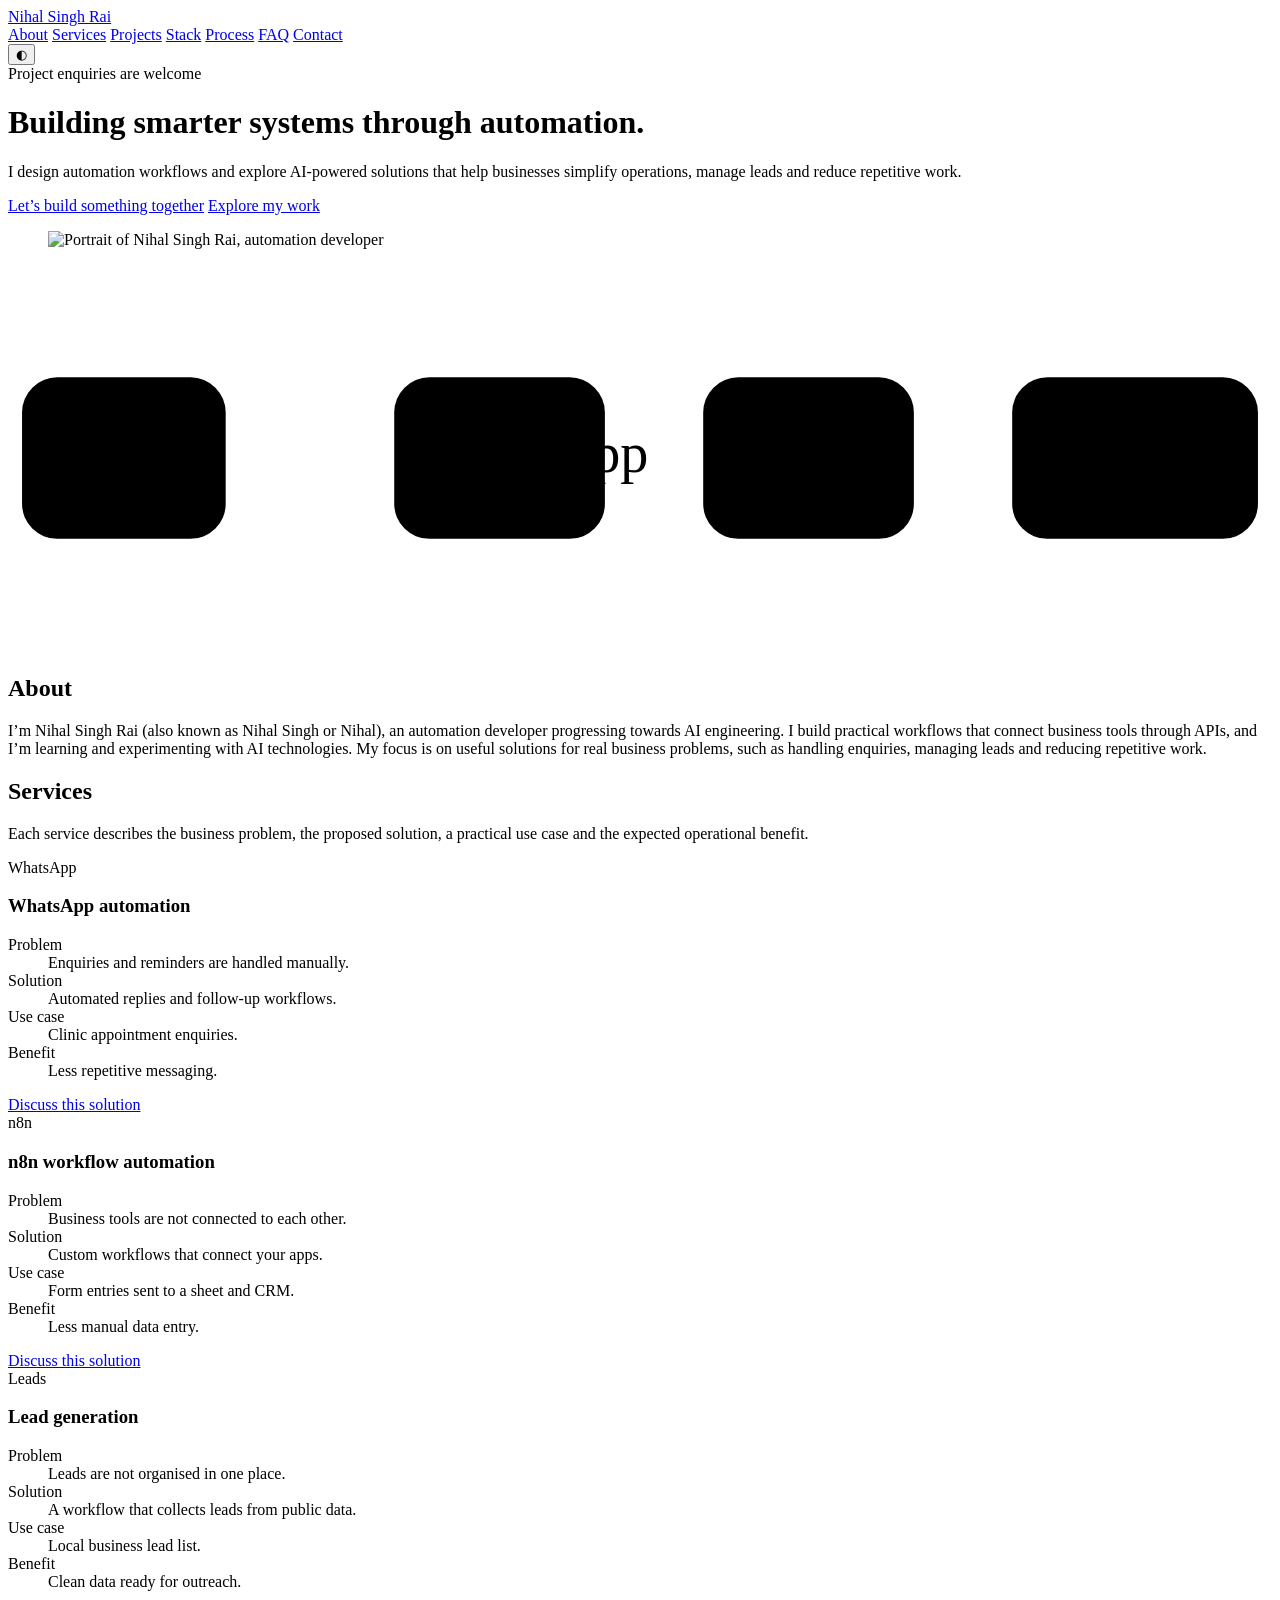
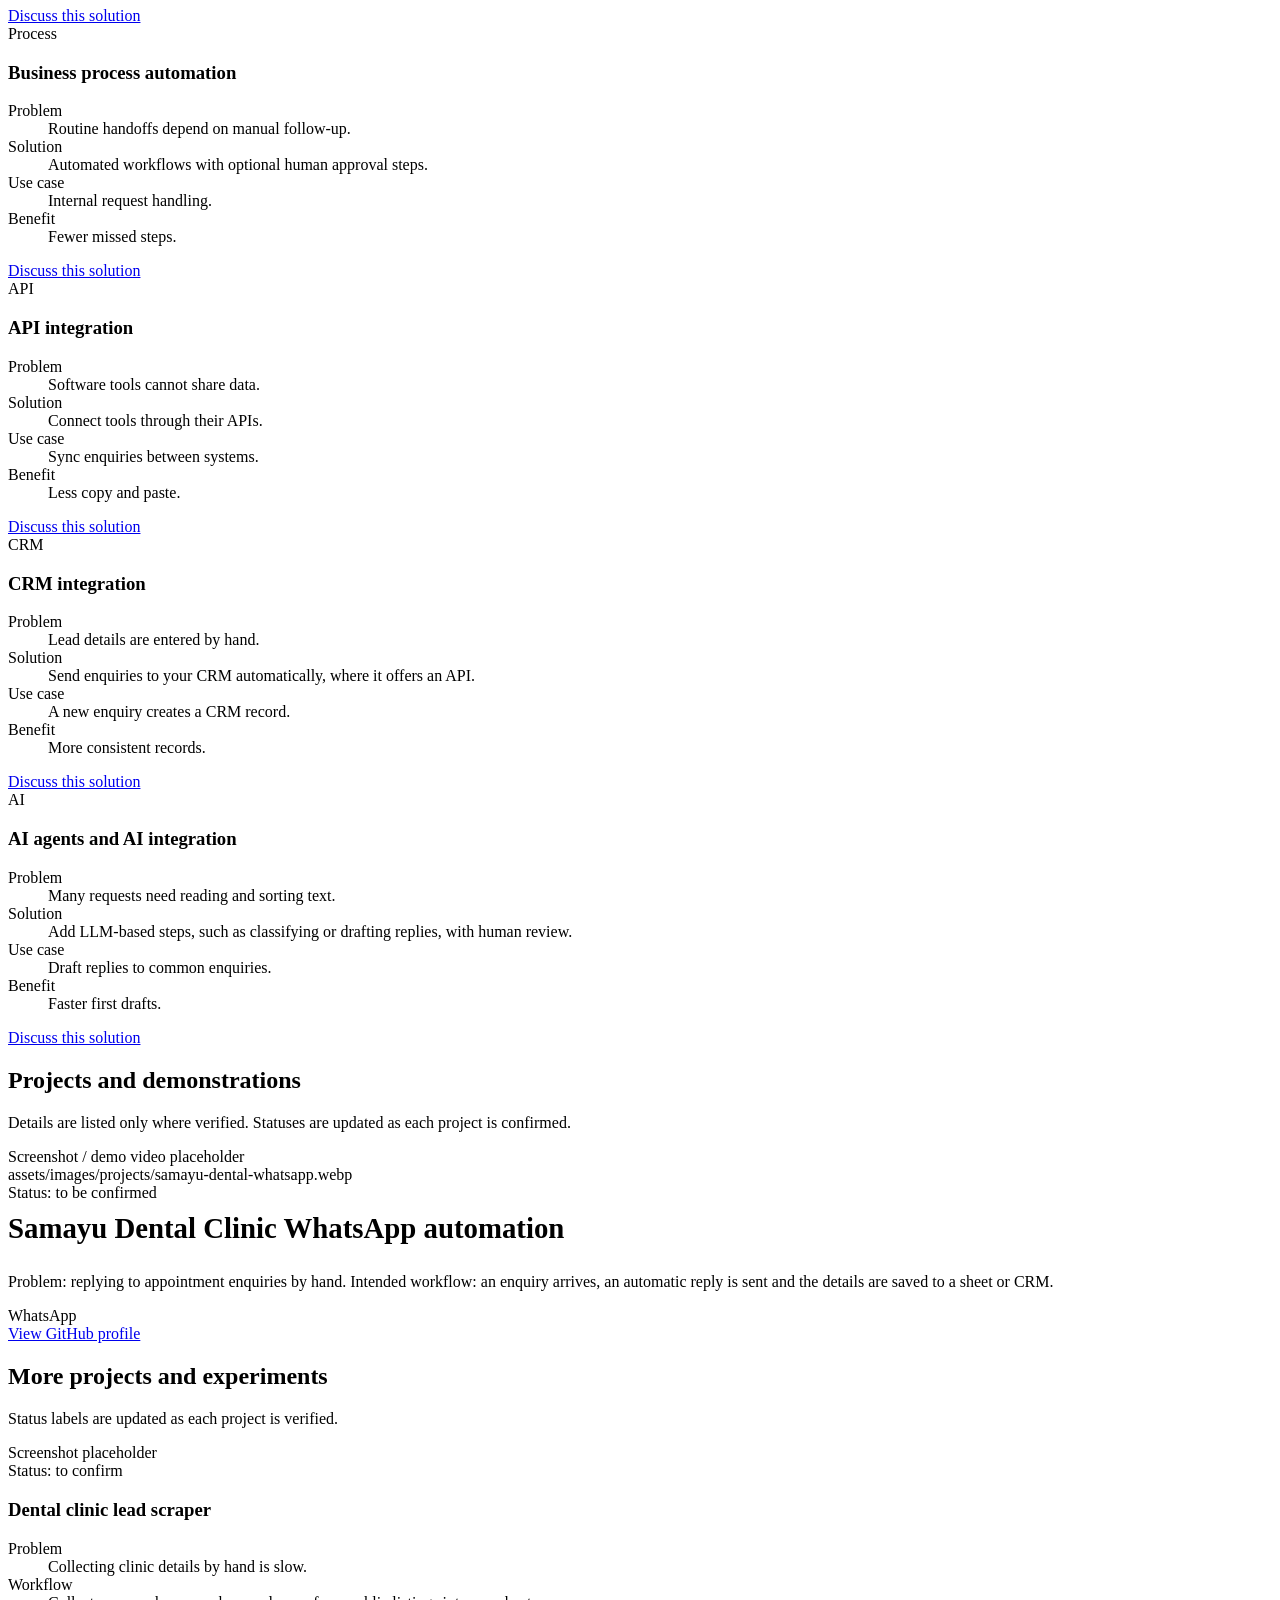
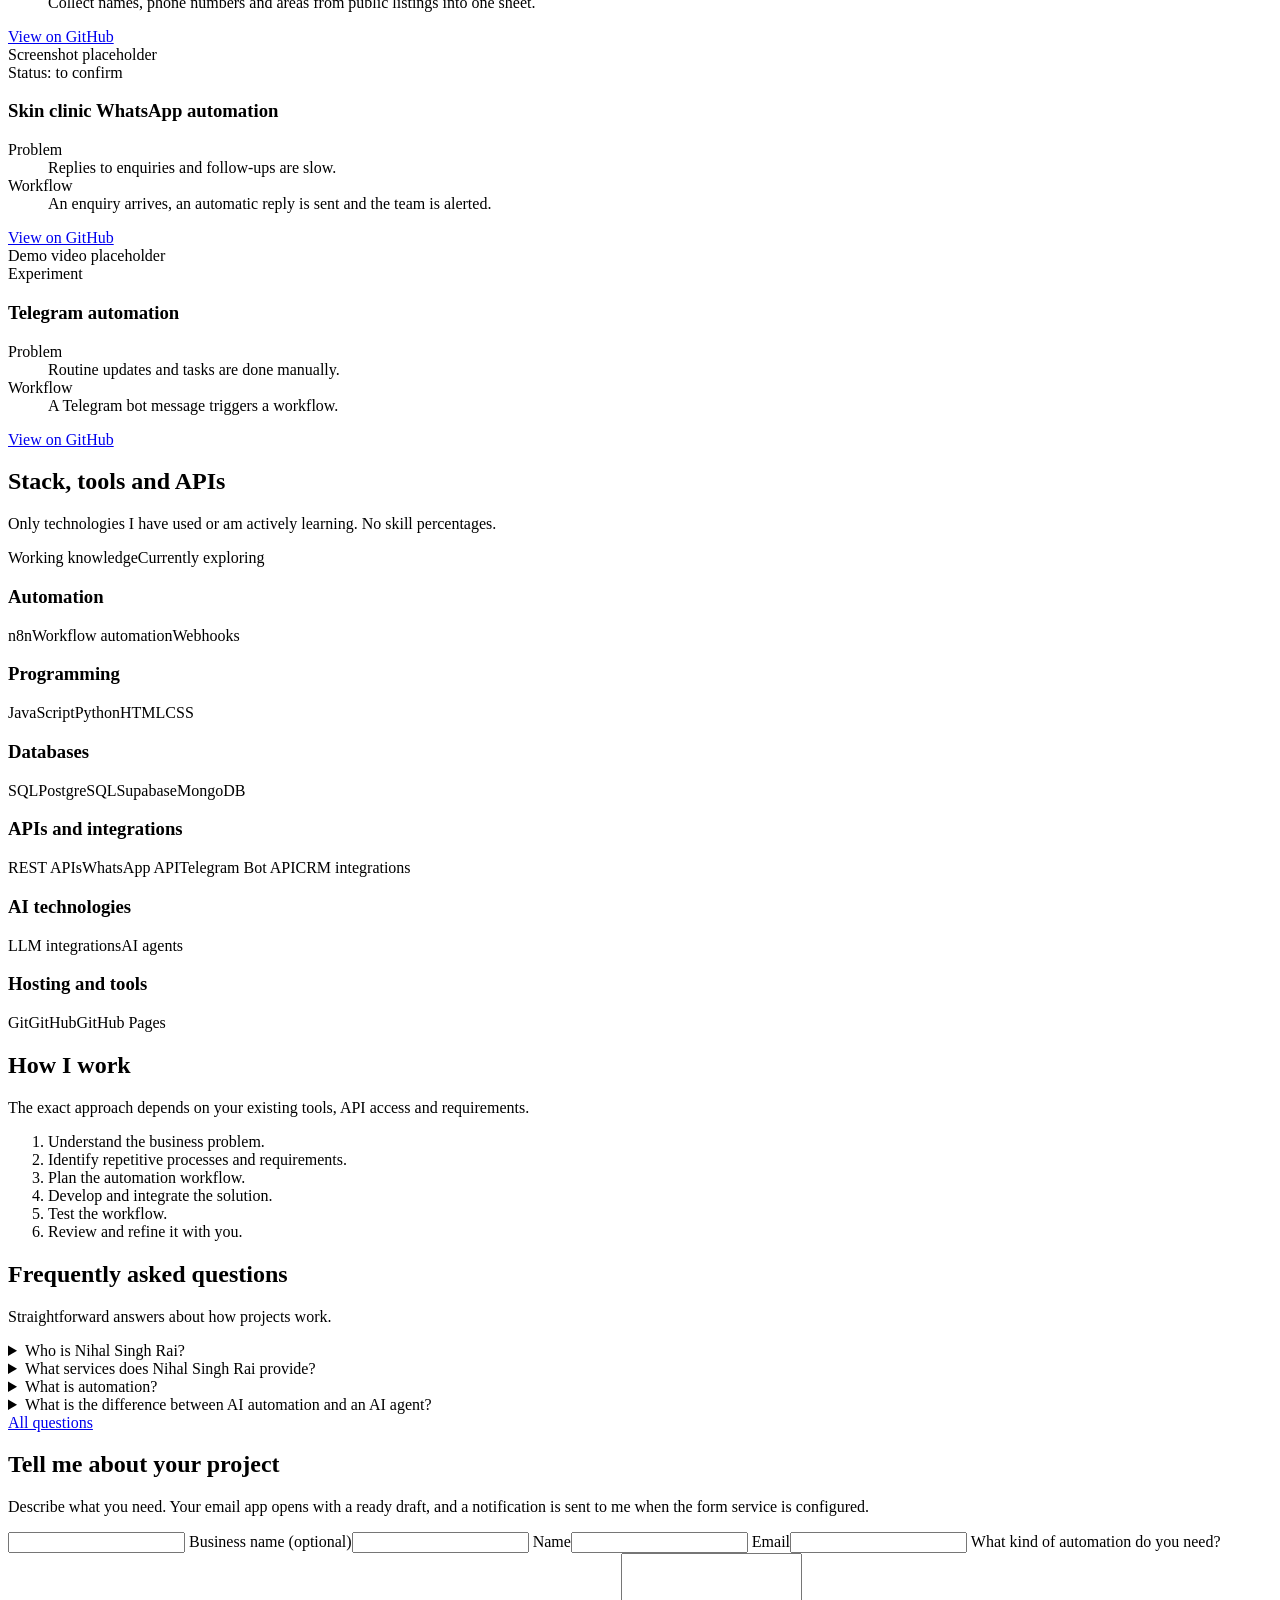
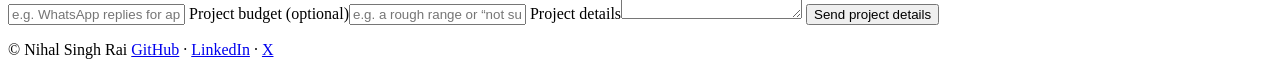
==== index.html @ f260ee82 "Add files via upload" ====
<!DOCTYPE html>
<html lang="en">
<head>
<meta charset="utf-8">
<meta name="viewport" content="width=device-width, initial-scale=1, viewport-fit=cover">
<title>Nihal Singh Rai | Automation Developer</title>
<meta name="description" content="Automation developer building workflows and practical AI-powered solutions that help businesses manage leads, simplify operations and reduce repetitive work.">
<link rel="canonical" href="https://nihalsinghrai.github.io/">
<link rel="icon" href="data:image/svg+xml,%3Csvg xmlns='http://www.w3.org/2000/svg' viewBox='0 0 100 100'%3E%3Ctext y='.9em' font-size='90'%3E%E2%9A%99%EF%B8%8F%3C/text%3E%3C/svg%3E">
<meta property="og:type" content="website"><meta property="og:site_name" content="Nihal Singh Rai"><meta property="og:title" content="Nihal Singh Rai | Automation Developer"><meta property="og:description" content="Automation developer building workflows and practical AI-powered solutions that help businesses manage leads, simplify operations and reduce repetitive work."><meta property="og:url" content="https://nihalsinghrai.github.io/">
<meta property="og:locale" content="en"><meta property="og:image" content="https://nihalsinghrai.github.io/assets/images/og/nihal-singh-rai-og.jpg"><meta property="og:image:alt" content="Portrait of Nihal Singh Rai"><meta name="twitter:image" content="https://nihalsinghrai.github.io/assets/images/og/nihal-singh-rai-og.jpg"><meta name="twitter:card" content="summary"><meta name="twitter:title" content="Nihal Singh Rai | Automation Developer"><meta name="twitter:description" content="Automation developer building workflows and practical AI-powered solutions that help businesses manage leads, simplify operations and reduce repetitive work.">
<script type="application/ld+json">{"@context": "https://schema.org", "@graph": [{"@type": "Person", "@id": "https://nihalsinghrai.github.io/#person", "name": "Nihal Singh Rai", "jobTitle": "Automation Developer", "alternateName": ["Nihal Singh", "Nihal"], "description": "Automation developer progressing towards AI engineering, building automation workflows and practical AI-powered solutions for businesses.", "image": "https://nihalsinghrai.github.io/assets/images/profile/nihal-singh-rai-900.webp", "url": "https://nihalsinghrai.github.io/", "email": "contact.nihalsinghrai@gmail.com", "sameAs": ["https://github.com/nihalsinghrai", "https://www.linkedin.com/in/nihalsinghrai/", "https://x.com/NIHALSINGHRAI_"]}, {"@type": "WebSite", "@id": "https://nihalsinghrai.github.io/#website", "name": "Nihal Singh Rai", "url": "https://nihalsinghrai.github.io/", "publisher": {"@id": "https://nihalsinghrai.github.io/#person"}}]}</script>
<link rel="stylesheet" href="/assets/css/style.css">
<link rel="preconnect" href="https://fonts.googleapis.com">
<link rel="preconnect" href="https://fonts.gstatic.com" crossorigin>
<link href="https://fonts.googleapis.com/css2?family=Bricolage+Grotesque:wght@500;700;800&family=DM+Sans:wght@400;500;700&display=swap" rel="stylesheet">
</head>
<body>
<header>
<div class="wrap bar">
<a class="logo" href="#top">Nihal Singh Rai</a>
<nav aria-label="Main">
<a href="#about">About</a>
<a href="#services">Services</a>
<a href="#projects">Projects</a>
<a href="#stack">Stack</a>
<a href="#process">Process</a>
<a href="#faq">FAQ</a>
<a href="#contact">Contact</a>
</nav>
<button class="btn icon-btn" id="theme" type="button" aria-label="Switch to dark theme">◐</button>
</div>
</header>
<main id="top">
<div class="wrap">
<div class="hero">
<div>
<span class="status"><span class="dot" aria-hidden="true"></span>Project enquiries are welcome</span>
<h1>Building smarter systems through automation.</h1>
<p class="lead">I design automation workflows and explore AI-powered solutions that help businesses simplify operations, manage leads and reduce repetitive work.</p>
<div class="cta">
<a class="btn primary" href="#contact">Let’s build something together</a>
<a class="btn" href="#projects">Explore my work</a>
</div>
</div>
<div class="visual">
<figure class="portrait"><img src="/assets/images/profile/nihal-singh-rai-900.webp" srcset="/assets/images/profile/nihal-singh-rai-640.webp 640w, /assets/images/profile/nihal-singh-rai-900.webp 900w" sizes="(min-width:900px) 40vw, 90vw" width="900" height="900" alt="Portrait of Nihal Singh Rai, automation developer" fetchpriority="high" decoding="async"></figure>
<div class="flow">
<svg viewBox="0 0 360 110" role="img" aria-label="Workflow: new lead, WhatsApp message, CRM update, human review">
<path class="path" d="M62 55 H110 M170 55 H198 M258 55 H286"/>
<rect class="node" x="4" y="32" width="58" height="46" rx="10"/><text x="12" y="59">Lead</text>
<rect class="node" x="110" y="32" width="60" height="46" rx="10"/><text x="114" y="59">WhatsApp</text>
<rect class="node" x="198" y="32" width="60" height="46" rx="10"/><text x="213" y="59">CRM</text>
<rect class="node" x="286" y="32" width="70" height="46" rx="10"/><text x="293" y="59">Review</text>
</svg>
</div>
</div>
</div>
</div>

<section id="about" class="about"><div class="wrap">
<h2>About</h2>
<p>I’m Nihal Singh Rai (also known as Nihal Singh or Nihal), an automation developer progressing towards AI engineering. I build practical workflows that connect business tools through APIs, and I’m learning and experimenting with AI technologies. My focus is on useful solutions for real business problems, such as handling enquiries, managing leads and reducing repetitive work.</p>
</div></section>

<section id="services"><div class="wrap">
<h2>Services</h2>
<p class="sub">Each service describes the business problem, the proposed solution, a practical use case and the expected operational benefit.</p>
<div class="grid three">
<article class="card"><span class="tag">WhatsApp</span><h3>WhatsApp automation</h3>
<dl><dt>Problem</dt><dd>Enquiries and reminders are handled manually.</dd>
<dt>Solution</dt><dd>Automated replies and follow-up workflows.</dd>
<dt>Use case</dt><dd>Clinic appointment enquiries.</dd>
<dt>Benefit</dt><dd>Less repetitive messaging.</dd></dl>
<a class="btn" href="#contact">Discuss this solution</a></article>
<article class="card"><span class="tag">n8n</span><h3>n8n workflow automation</h3>
<dl><dt>Problem</dt><dd>Business tools are not connected to each other.</dd>
<dt>Solution</dt><dd>Custom workflows that connect your apps.</dd>
<dt>Use case</dt><dd>Form entries sent to a sheet and CRM.</dd>
<dt>Benefit</dt><dd>Less manual data entry.</dd></dl>
<a class="btn" href="#contact">Discuss this solution</a></article>
<article class="card"><span class="tag">Leads</span><h3>Lead generation</h3>
<dl><dt>Problem</dt><dd>Leads are not organised in one place.</dd>
<dt>Solution</dt><dd>A workflow that collects leads from public data.</dd>
<dt>Use case</dt><dd>Local business lead list.</dd>
<dt>Benefit</dt><dd>Clean data ready for outreach.</dd></dl>
<a class="btn" href="#contact">Discuss this solution</a></article>
<article class="card"><span class="tag">Process</span><h3>Business process automation</h3>
<dl><dt>Problem</dt><dd>Routine handoffs depend on manual follow-up.</dd><dt>Solution</dt><dd>Automated workflows with optional human approval steps.</dd><dt>Use case</dt><dd>Internal request handling.</dd><dt>Benefit</dt><dd>Fewer missed steps.</dd></dl>
<a class="btn" href="#contact">Discuss this solution</a></article>
<article class="card"><span class="tag">API</span><h3>API integration</h3>
<dl><dt>Problem</dt><dd>Software tools cannot share data.</dd><dt>Solution</dt><dd>Connect tools through their APIs.</dd><dt>Use case</dt><dd>Sync enquiries between systems.</dd><dt>Benefit</dt><dd>Less copy and paste.</dd></dl>
<a class="btn" href="#contact">Discuss this solution</a></article>
<article class="card"><span class="tag">CRM</span><h3>CRM integration</h3>
<dl><dt>Problem</dt><dd>Lead details are entered by hand.</dd><dt>Solution</dt><dd>Send enquiries to your CRM automatically, where it offers an API.</dd><dt>Use case</dt><dd>A new enquiry creates a CRM record.</dd><dt>Benefit</dt><dd>More consistent records.</dd></dl>
<a class="btn" href="#contact">Discuss this solution</a></article>
<article class="card"><span class="tag">AI</span><h3>AI agents and AI integration</h3>
<dl><dt>Problem</dt><dd>Many requests need reading and sorting text.</dd><dt>Solution</dt><dd>Add LLM-based steps, such as classifying or drafting replies, with human review.</dd><dt>Use case</dt><dd>Draft replies to common enquiries.</dd><dt>Benefit</dt><dd>Faster first drafts.</dd></dl>
<a class="btn" href="#contact">Discuss this solution</a></article>
</div>
</div></section>

<section id="projects"><div class="wrap">
<h2>Projects and demonstrations</h2>
<p class="sub">Details are listed only where verified. Statuses are updated as each project is confirmed.</p>
<article class="case">
<div class="shot" role="img" aria-label="Placeholder for project screenshot or demo video">Screenshot / demo video placeholder<br>assets/images/projects/samayu-dental-whatsapp.webp</div>
<div>
<span class="tag blue">Status: to be confirmed</span>
<h3 style="font-size:1.8rem;margin-top:10px">Samayu Dental Clinic WhatsApp automation</h3>
<p style="color:var(--muted)">Problem: replying to appointment enquiries by hand. Intended workflow: an enquiry arrives, an automatic reply is sent and the details are saved to a sheet or CRM.</p>
<div class="chips"><span class="tag">WhatsApp</span></div>
<a class="btn" href="https://github.com/nihalsinghrai" rel="noopener">View GitHub profile</a>
</div>
</article>
</div></section>

<section id="more"><div class="wrap">
<h2>More projects and experiments</h2>
<p class="sub">Status labels are updated as each project is verified.</p>
<div class="grid three">
<article class="card"><div class="shot" role="img" aria-label="Placeholder for project screenshot">Screenshot placeholder</div><span class="tag blue">Status: to confirm</span><h3>Dental clinic lead scraper</h3>
<dl><dt>Problem</dt><dd>Collecting clinic details by hand is slow.</dd><dt>Workflow</dt><dd>Collect names, phone numbers and areas from public listings into one sheet.</dd></dl>
<a class="btn" href="https://github.com/nihalsinghrai" rel="noopener">View on GitHub</a></article>
<article class="card"><div class="shot" role="img" aria-label="Placeholder for project screenshot">Screenshot placeholder</div><span class="tag blue">Status: to confirm</span><h3>Skin clinic WhatsApp automation</h3>
<dl><dt>Problem</dt><dd>Replies to enquiries and follow-ups are slow.</dd><dt>Workflow</dt><dd>An enquiry arrives, an automatic reply is sent and the team is alerted.</dd></dl>
<a class="btn" href="https://github.com/nihalsinghrai" rel="noopener">View on GitHub</a></article>
<article class="card"><div class="shot" role="img" aria-label="Placeholder for demo video">Demo video placeholder</div><span class="tag exp">Experiment</span><h3>Telegram automation</h3>
<dl><dt>Problem</dt><dd>Routine updates and tasks are done manually.</dd><dt>Workflow</dt><dd>A Telegram bot message triggers a workflow.</dd></dl>
<a class="btn" href="https://github.com/nihalsinghrai" rel="noopener">View on GitHub</a></article>
</div>
</div></section>

<section id="stack"><div class="wrap">
<h2>Stack, tools and APIs</h2>
<p class="sub">Only technologies I have used or am actively learning. No skill percentages.</p>
<div class="legend"><span class="tag blue">Working knowledge</span><span class="tag exp">Currently exploring</span></div>
<div class="stack">
<div class="card"><h3>Automation</h3><div class="chips"><span class="tag blue">n8n</span><span class="tag blue">Workflow automation</span><span class="tag blue">Webhooks</span></div></div>
<div class="card"><h3>Programming</h3><div class="chips"><span class="tag blue">JavaScript</span><span class="tag blue">Python</span><span class="tag blue">HTML</span><span class="tag blue">CSS</span></div></div>
<div class="card"><h3>Databases</h3><div class="chips"><span class="tag blue">SQL</span><span class="tag blue">PostgreSQL</span><span class="tag blue">Supabase</span><span class="tag exp">MongoDB</span></div></div>
<div class="card"><h3>APIs and integrations</h3><div class="chips"><span class="tag blue">REST APIs</span><span class="tag blue">WhatsApp API</span><span class="tag blue">Telegram Bot API</span><span class="tag exp">CRM integrations</span></div></div>
<div class="card"><h3>AI technologies</h3><div class="chips"><span class="tag exp">LLM integrations</span><span class="tag exp">AI agents</span></div></div>
<div class="card"><h3>Hosting and tools</h3><div class="chips"><span class="tag blue">Git</span><span class="tag blue">GitHub</span><span class="tag blue">GitHub Pages</span></div></div>
</div>
</div></section>

<section id="process"><div class="wrap">
<h2>How I work</h2>
<p class="sub">The exact approach depends on your existing tools, API access and requirements.</p>
<ol class="steps">
<li>Understand the business problem.</li><li>Identify repetitive processes and requirements.</li><li>Plan the automation workflow.</li><li>Develop and integrate the solution.</li><li>Test the workflow.</li><li>Review and refine it with you.</li>
</ol>
</div></section>

<section id="faq"><div class="wrap">
<h2>Frequently asked questions</h2>
<p class="sub">Straightforward answers about how projects work.</p>
<details><summary>Who is Nihal Singh Rai?</summary><p>Nihal Singh Rai is an automation developer progressing towards AI engineering. He builds automation workflows and explores practical AI-powered solutions that help businesses manage leads, handle enquiries and reduce repetitive work. Nihal, Nihal Singh and Nihal Singh Rai all refer to the same person. His public profiles are on GitHub, LinkedIn and X.</p></details>
<details><summary>What services does Nihal Singh Rai provide?</summary><p>Nihal Singh Rai provides WhatsApp automation, n8n workflow automation, lead generation and lead scraping, AI agents and AI integration, business process automation, API integration and CRM integration. Every project starts from the client’s existing tools and requirements.</p></details>
<details><summary>What is automation?</summary><p>Automation means using software to carry out repetitive tasks by following rules you define, instead of doing them by hand. For a business that can mean replying to enquiries, copying data between tools, sending reminders or creating CRM records. A good workflow also includes checks and human review where a mistake would be costly.</p></details>
<details><summary>What is the difference between AI automation and an AI agent?</summary><p>AI automation follows a fixed workflow designed in advance. The steps and their order are set, and an AI model may handle one step, such as classifying a message or drafting a reply. An AI agent is given a goal and decides for itself which steps or tools to use, so its path can vary. Automations are more predictable and easier to test. Agents are more flexible but need strict limits and human oversight. Many business problems are best solved with a well-defined automation, with AI added only where it helps.</p></details>
<a class="btn" href="/faq/">All questions</a>
</div></section>

<section id="contact"><div class="wrap">
<h2>Tell me about your project</h2>
<p class="sub">Describe what you need. Your email app opens with a ready draft, and a notification is sent to me when the form service is configured.</p>
<form id="f" novalidate>
<input class="hp" type="text" name="website" tabindex="-1" autocomplete="off" aria-hidden="true">
<label>Business name (optional)<input name="business" autocomplete="organization"></label>
<label>Name<input name="name" autocomplete="name" required><span class="err" data-for="name"></span></label>
<label>Email<input name="email" type="email" autocomplete="email" required><span class="err" data-for="email"></span></label>
<label>What kind of automation do you need?<input name="service" placeholder="e.g. WhatsApp replies for appointment enquiries" required><span class="err" data-for="service"></span></label>
<label>Project budget (optional)<input name="budget" placeholder="e.g. a rough range or “not sure yet”"></label>
<label>Project details<textarea name="details" rows="4" required></textarea><span class="err" data-for="details"></span></label>
<button class="btn primary" type="submit" style="justify-self:start">Send project details</button>
<p id="msg" role="status"></p>
</form>
</div></section>
</main>
<footer><div class="wrap"><span>© Nihal Singh Rai</span>
<span><a href="https://github.com/nihalsinghrai" rel="noopener">GitHub</a> · <a href="https://www.linkedin.com/in/nihalsinghrai/" rel="noopener">LinkedIn</a> · <a href="https://x.com/NIHALSINGHRAI_" rel="noopener">X</a></span></div></footer>
<script src="/assets/js/main.js" defer></script>
</body>
</html>
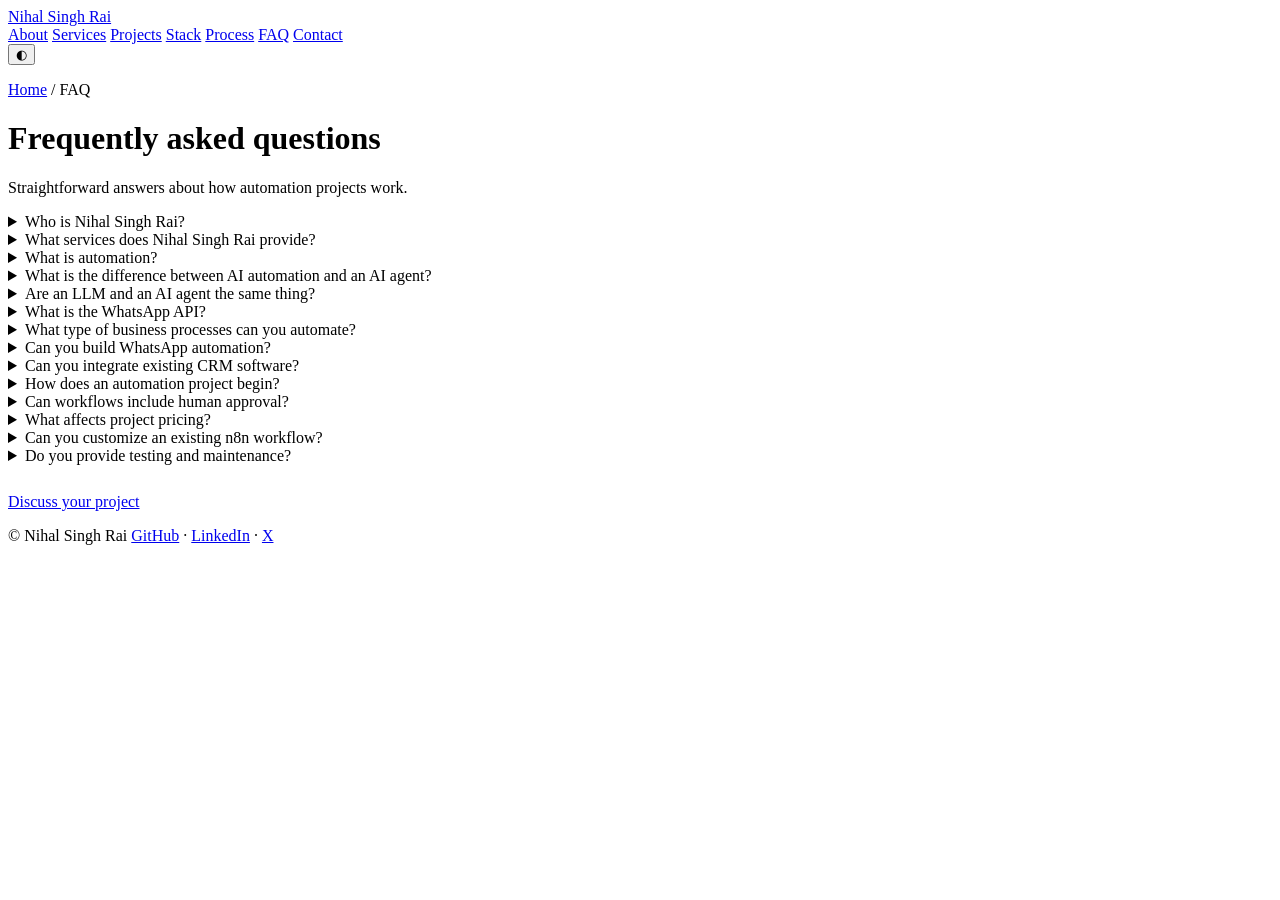
==== commit 9d865e92: "Add files via upload" ====
--- a/index.html
+++ b/index.html
@@ -3,184 +3,56 @@
 <head>
 <meta charset="utf-8">
 <meta name="viewport" content="width=device-width, initial-scale=1, viewport-fit=cover">
-<title>Nihal Singh Rai | Automation Developer</title>
-<meta name="description" content="Automation developer building workflows and practical AI-powered solutions that help businesses manage leads, simplify operations and reduce repetitive work.">
-<link rel="canonical" href="https://nihalsinghrai.github.io/">
+<title>FAQ | Nihal Singh Rai</title>
+<meta name="description" content="Answers about automation projects: WhatsApp automation, CRM and API integration, human approval, testing, pricing factors and custom n8n workflows.">
+<link rel="canonical" href="https://nihalsinghrai.github.io/faq/">
 <link rel="icon" href="data:image/svg+xml,%3Csvg xmlns='http://www.w3.org/2000/svg' viewBox='0 0 100 100'%3E%3Ctext y='.9em' font-size='90'%3E%E2%9A%99%EF%B8%8F%3C/text%3E%3C/svg%3E">
-<meta property="og:type" content="website"><meta property="og:site_name" content="Nihal Singh Rai"><meta property="og:title" content="Nihal Singh Rai | Automation Developer"><meta property="og:description" content="Automation developer building workflows and practical AI-powered solutions that help businesses manage leads, simplify operations and reduce repetitive work."><meta property="og:url" content="https://nihalsinghrai.github.io/">
-<meta property="og:locale" content="en"><meta property="og:image" content="https://nihalsinghrai.github.io/assets/images/og/nihal-singh-rai-og.jpg"><meta property="og:image:alt" content="Portrait of Nihal Singh Rai"><meta name="twitter:image" content="https://nihalsinghrai.github.io/assets/images/og/nihal-singh-rai-og.jpg"><meta name="twitter:card" content="summary"><meta name="twitter:title" content="Nihal Singh Rai | Automation Developer"><meta name="twitter:description" content="Automation developer building workflows and practical AI-powered solutions that help businesses manage leads, simplify operations and reduce repetitive work.">
-<script type="application/ld+json">{"@context": "https://schema.org", "@graph": [{"@type": "Person", "@id": "https://nihalsinghrai.github.io/#person", "name": "Nihal Singh Rai", "jobTitle": "Automation Developer", "alternateName": ["Nihal Singh", "Nihal"], "description": "Automation developer progressing towards AI engineering, building automation workflows and practical AI-powered solutions for businesses.", "image": "https://nihalsinghrai.github.io/assets/images/profile/nihal-singh-rai-900.webp", "url": "https://nihalsinghrai.github.io/", "email": "contact.nihalsinghrai@gmail.com", "sameAs": ["https://github.com/nihalsinghrai", "https://www.linkedin.com/in/nihalsinghrai/", "https://x.com/NIHALSINGHRAI_"]}, {"@type": "WebSite", "@id": "https://nihalsinghrai.github.io/#website", "name": "Nihal Singh Rai", "url": "https://nihalsinghrai.github.io/", "publisher": {"@id": "https://nihalsinghrai.github.io/#person"}}]}</script>
+<meta property="og:type" content="website"><meta property="og:site_name" content="Nihal Singh Rai"><meta property="og:title" content="FAQ | Nihal Singh Rai"><meta property="og:description" content="Answers about automation projects: WhatsApp automation, CRM and API integration, human approval, testing, pricing factors and custom n8n workflows."><meta property="og:url" content="https://nihalsinghrai.github.io/faq/">
+<meta property="og:locale" content="en"><meta property="og:image" content="https://nihalsinghrai.github.io/assets/images/og/nihal-singh-rai-og.jpg"><meta property="og:image:alt" content="Portrait of Nihal Singh Rai"><meta name="twitter:image" content="https://nihalsinghrai.github.io/assets/images/og/nihal-singh-rai-og.jpg"><meta name="twitter:card" content="summary"><meta name="twitter:title" content="FAQ | Nihal Singh Rai"><meta name="twitter:description" content="Answers about automation projects: WhatsApp automation, CRM and API integration, human approval, testing, pricing factors and custom n8n workflows.">
+<script type="application/ld+json">{"@context": "https://schema.org", "@type": "FAQPage", "mainEntity": [{"@type": "Question", "name": "Who is Nihal Singh Rai?", "acceptedAnswer": {"@type": "Answer", "text": "Nihal Singh Rai is an automation developer progressing towards AI engineering. He builds automation workflows and explores practical AI-powered solutions that help businesses manage leads, handle enquiries and reduce repetitive work. Nihal, Nihal Singh and Nihal Singh Rai all refer to the same person. His public profiles are on GitHub, LinkedIn and X."}}, {"@type": "Question", "name": "What services does Nihal Singh Rai provide?", "acceptedAnswer": {"@type": "Answer", "text": "Nihal Singh Rai provides WhatsApp automation, n8n workflow automation, lead generation and lead scraping, AI agents and AI integration, business process automation, API integration and CRM integration. Every project starts from the client’s existing tools and requirements."}}, {"@type": "Question", "name": "What is automation?", "acceptedAnswer": {"@type": "Answer", "text": "Automation means using software to carry out repetitive tasks by following rules you define, instead of doing them by hand. For a business that can mean replying to enquiries, copying data between tools, sending reminders or creating CRM records. A good workflow also includes checks and human review where a mistake would be costly."}}, {"@type": "Question", "name": "What is the difference between AI automation and an AI agent?", "acceptedAnswer": {"@type": "Answer", "text": "AI automation follows a fixed workflow designed in advance. The steps and their order are set, and an AI model may handle one step, such as classifying a message or drafting a reply. An AI agent is given a goal and decides for itself which steps or tools to use, so its path can vary. Automations are more predictable and easier to test. Agents are more flexible but need strict limits and human oversight. Many business problems are best solved with a well-defined automation, with AI added only where it helps."}}, {"@type": "Question", "name": "Are an LLM and an AI agent the same thing?", "acceptedAnswer": {"@type": "Answer", "text": "No. A large language model (LLM) is the underlying model that understands and generates text, such as the model behind a chatbot. An AI agent is a system built around an LLM. It adds instructions, tools such as APIs, databases or a calendar, memory, and a loop that lets it plan and act towards a goal. An LLM on its own only produces text, while an agent uses an LLM to decide on and carry out actions."}}, {"@type": "Question", "name": "What is the WhatsApp API?", "acceptedAnswer": {"@type": "Answer", "text": "The WhatsApp API usually means the WhatsApp Business Platform from Meta. It lets a business send and receive WhatsApp messages from software, so enquiries can be answered, reminders sent and conversations connected to tools such as a CRM. Access comes through Meta or an approved provider, customers must opt in to receive messages, and message templates and fees follow WhatsApp’s current rules. It is different from the regular WhatsApp or WhatsApp Business app, which people use by hand."}}, {"@type": "Question", "name": "What type of business processes can you automate?", "acceptedAnswer": {"@type": "Answer", "text": "Repetitive work such as lead capture, enquiry replies, follow-ups and moving data between tools. What is possible depends on the tools and API access you already have."}}, {"@type": "Question", "name": "Can you build WhatsApp automation?", "acceptedAnswer": {"@type": "Answer", "text": "Yes, using WhatsApp APIs when you have access to them. WhatsApp’s own rules, such as approved message templates, apply to every workflow."}}, {"@type": "Question", "name": "Can you integrate existing CRM software?", "acceptedAnswer": {"@type": "Answer", "text": "If your CRM offers an API, webhooks or a supported integration, yes. I check this while planning the workflow."}}, {"@type": "Question", "name": "How does an automation project begin?", "acceptedAnswer": {"@type": "Answer", "text": "With a short conversation about the problem and your current tools. I then plan the workflow with you before building anything."}}, {"@type": "Question", "name": "Can workflows include human approval?", "acceptedAnswer": {"@type": "Answer", "text": "Yes. A workflow can pause so a person reviews or approves a step before it continues."}}, {"@type": "Question", "name": "What affects project pricing?", "acceptedAnswer": {"@type": "Answer", "text": "Mainly the number of steps, the integrations involved, third-party tool or API costs, testing and later changes. I discuss scope before agreeing on a price."}}, {"@type": "Question", "name": "Can you customize an existing n8n workflow?", "acceptedAnswer": {"@type": "Answer", "text": "Yes, after I review how it currently works and what you want changed."}}, {"@type": "Question", "name": "Do you provide testing and maintenance?", "acceptedAnswer": {"@type": "Answer", "text": "Testing is part of every project. Ongoing maintenance is agreed separately for each project."}}]}</script>
+<script type="application/ld+json">{"@context": "https://schema.org", "@type": "BreadcrumbList", "itemListElement": [{"@type": "ListItem", "position": 1, "name": "Home", "item": "https://nihalsinghrai.github.io/"}, {"@type": "ListItem", "position": 2, "name": "FAQ", "item": "https://nihalsinghrai.github.io/faq/"}]}</script>
 <link rel="stylesheet" href="/assets/css/style.css">
-<link rel="preconnect" href="https://fonts.googleapis.com">
-<link rel="preconnect" href="https://fonts.gstatic.com" crossorigin>
+<link rel="preconnect" href="https://fonts.googleapis.com"><link rel="preconnect" href="https://fonts.gstatic.com" crossorigin>
 <link href="https://fonts.googleapis.com/css2?family=Bricolage+Grotesque:wght@500;700;800&family=DM+Sans:wght@400;500;700&display=swap" rel="stylesheet">
 </head>
 <body>
 <header>
 <div class="wrap bar">
-<a class="logo" href="#top">Nihal Singh Rai</a>
+<a class="logo" href="/#top">Nihal Singh Rai</a>
 <nav aria-label="Main">
-<a href="#about">About</a>
-<a href="#services">Services</a>
-<a href="#projects">Projects</a>
-<a href="#stack">Stack</a>
-<a href="#process">Process</a>
-<a href="#faq">FAQ</a>
-<a href="#contact">Contact</a>
+<a href="/#about">About</a>
+<a href="/#services">Services</a>
+<a href="/#projects">Projects</a>
+<a href="/#stack">Stack</a>
+<a href="/#process">Process</a>
+<a href="/faq/">FAQ</a>
+<a href="/#contact">Contact</a>
 </nav>
 <button class="btn icon-btn" id="theme" type="button" aria-label="Switch to dark theme">◐</button>
 </div>
 </header>
-<main id="top">
-<div class="wrap">
-<div class="hero">
-<div>
-<span class="status"><span class="dot" aria-hidden="true"></span>Project enquiries are welcome</span>
-<h1>Building smarter systems through automation.</h1>
-<p class="lead">I design automation workflows and explore AI-powered solutions that help businesses simplify operations, manage leads and reduce repetitive work.</p>
-<div class="cta">
-<a class="btn primary" href="#contact">Let’s build something together</a>
-<a class="btn" href="#projects">Explore my work</a>
-</div>
-</div>
-<div class="visual">
-<figure class="portrait"><img src="/assets/images/profile/nihal-singh-rai-900.webp" srcset="/assets/images/profile/nihal-singh-rai-640.webp 640w, /assets/images/profile/nihal-singh-rai-900.webp 900w" sizes="(min-width:900px) 40vw, 90vw" width="900" height="900" alt="Portrait of Nihal Singh Rai, automation developer" fetchpriority="high" decoding="async"></figure>
-<div class="flow">
-<svg viewBox="0 0 360 110" role="img" aria-label="Workflow: new lead, WhatsApp message, CRM update, human review">
-<path class="path" d="M62 55 H110 M170 55 H198 M258 55 H286"/>
-<rect class="node" x="4" y="32" width="58" height="46" rx="10"/><text x="12" y="59">Lead</text>
-<rect class="node" x="110" y="32" width="60" height="46" rx="10"/><text x="114" y="59">WhatsApp</text>
-<rect class="node" x="198" y="32" width="60" height="46" rx="10"/><text x="213" y="59">CRM</text>
-<rect class="node" x="286" y="32" width="70" height="46" rx="10"/><text x="293" y="59">Review</text>
-</svg>
-</div>
-</div>
-</div>
-</div>
-
-<section id="about" class="about"><div class="wrap">
-<h2>About</h2>
-<p>I’m Nihal Singh Rai (also known as Nihal Singh or Nihal), an automation developer progressing towards AI engineering. I build practical workflows that connect business tools through APIs, and I’m learning and experimenting with AI technologies. My focus is on useful solutions for real business problems, such as handling enquiries, managing leads and reducing repetitive work.</p>
-</div></section>
-
-<section id="services"><div class="wrap">
-<h2>Services</h2>
-<p class="sub">Each service describes the business problem, the proposed solution, a practical use case and the expected operational benefit.</p>
-<div class="grid three">
-<article class="card"><span class="tag">WhatsApp</span><h3>WhatsApp automation</h3>
-<dl><dt>Problem</dt><dd>Enquiries and reminders are handled manually.</dd>
-<dt>Solution</dt><dd>Automated replies and follow-up workflows.</dd>
-<dt>Use case</dt><dd>Clinic appointment enquiries.</dd>
-<dt>Benefit</dt><dd>Less repetitive messaging.</dd></dl>
-<a class="btn" href="#contact">Discuss this solution</a></article>
-<article class="card"><span class="tag">n8n</span><h3>n8n workflow automation</h3>
-<dl><dt>Problem</dt><dd>Business tools are not connected to each other.</dd>
-<dt>Solution</dt><dd>Custom workflows that connect your apps.</dd>
-<dt>Use case</dt><dd>Form entries sent to a sheet and CRM.</dd>
-<dt>Benefit</dt><dd>Less manual data entry.</dd></dl>
-<a class="btn" href="#contact">Discuss this solution</a></article>
-<article class="card"><span class="tag">Leads</span><h3>Lead generation</h3>
-<dl><dt>Problem</dt><dd>Leads are not organised in one place.</dd>
-<dt>Solution</dt><dd>A workflow that collects leads from public data.</dd>
-<dt>Use case</dt><dd>Local business lead list.</dd>
-<dt>Benefit</dt><dd>Clean data ready for outreach.</dd></dl>
-<a class="btn" href="#contact">Discuss this solution</a></article>
-<article class="card"><span class="tag">Process</span><h3>Business process automation</h3>
-<dl><dt>Problem</dt><dd>Routine handoffs depend on manual follow-up.</dd><dt>Solution</dt><dd>Automated workflows with optional human approval steps.</dd><dt>Use case</dt><dd>Internal request handling.</dd><dt>Benefit</dt><dd>Fewer missed steps.</dd></dl>
-<a class="btn" href="#contact">Discuss this solution</a></article>
-<article class="card"><span class="tag">API</span><h3>API integration</h3>
-<dl><dt>Problem</dt><dd>Software tools cannot share data.</dd><dt>Solution</dt><dd>Connect tools through their APIs.</dd><dt>Use case</dt><dd>Sync enquiries between systems.</dd><dt>Benefit</dt><dd>Less copy and paste.</dd></dl>
-<a class="btn" href="#contact">Discuss this solution</a></article>
-<article class="card"><span class="tag">CRM</span><h3>CRM integration</h3>
-<dl><dt>Problem</dt><dd>Lead details are entered by hand.</dd><dt>Solution</dt><dd>Send enquiries to your CRM automatically, where it offers an API.</dd><dt>Use case</dt><dd>A new enquiry creates a CRM record.</dd><dt>Benefit</dt><dd>More consistent records.</dd></dl>
-<a class="btn" href="#contact">Discuss this solution</a></article>
-<article class="card"><span class="tag">AI</span><h3>AI agents and AI integration</h3>
-<dl><dt>Problem</dt><dd>Many requests need reading and sorting text.</dd><dt>Solution</dt><dd>Add LLM-based steps, such as classifying or drafting replies, with human review.</dd><dt>Use case</dt><dd>Draft replies to common enquiries.</dd><dt>Benefit</dt><dd>Faster first drafts.</dd></dl>
-<a class="btn" href="#contact">Discuss this solution</a></article>
-</div>
-</div></section>
-
-<section id="projects"><div class="wrap">
-<h2>Projects and demonstrations</h2>
-<p class="sub">Details are listed only where verified. Statuses are updated as each project is confirmed.</p>
-<article class="case">
-<div class="shot" role="img" aria-label="Placeholder for project screenshot or demo video">Screenshot / demo video placeholder<br>assets/images/projects/samayu-dental-whatsapp.webp</div>
-<div>
-<span class="tag blue">Status: to be confirmed</span>
-<h3 style="font-size:1.8rem;margin-top:10px">Samayu Dental Clinic WhatsApp automation</h3>
-<p style="color:var(--muted)">Problem: replying to appointment enquiries by hand. Intended workflow: an enquiry arrives, an automatic reply is sent and the details are saved to a sheet or CRM.</p>
-<div class="chips"><span class="tag">WhatsApp</span></div>
-<a class="btn" href="https://github.com/nihalsinghrai" rel="noopener">View GitHub profile</a>
-</div>
-</article>
-</div></section>
-
-<section id="more"><div class="wrap">
-<h2>More projects and experiments</h2>
-<p class="sub">Status labels are updated as each project is verified.</p>
-<div class="grid three">
-<article class="card"><div class="shot" role="img" aria-label="Placeholder for project screenshot">Screenshot placeholder</div><span class="tag blue">Status: to confirm</span><h3>Dental clinic lead scraper</h3>
-<dl><dt>Problem</dt><dd>Collecting clinic details by hand is slow.</dd><dt>Workflow</dt><dd>Collect names, phone numbers and areas from public listings into one sheet.</dd></dl>
-<a class="btn" href="https://github.com/nihalsinghrai" rel="noopener">View on GitHub</a></article>
-<article class="card"><div class="shot" role="img" aria-label="Placeholder for project screenshot">Screenshot placeholder</div><span class="tag blue">Status: to confirm</span><h3>Skin clinic WhatsApp automation</h3>
-<dl><dt>Problem</dt><dd>Replies to enquiries and follow-ups are slow.</dd><dt>Workflow</dt><dd>An enquiry arrives, an automatic reply is sent and the team is alerted.</dd></dl>
-<a class="btn" href="https://github.com/nihalsinghrai" rel="noopener">View on GitHub</a></article>
-<article class="card"><div class="shot" role="img" aria-label="Placeholder for demo video">Demo video placeholder</div><span class="tag exp">Experiment</span><h3>Telegram automation</h3>
-<dl><dt>Problem</dt><dd>Routine updates and tasks are done manually.</dd><dt>Workflow</dt><dd>A Telegram bot message triggers a workflow.</dd></dl>
-<a class="btn" href="https://github.com/nihalsinghrai" rel="noopener">View on GitHub</a></article>
-</div>
-</div></section>
-
-<section id="stack"><div class="wrap">
-<h2>Stack, tools and APIs</h2>
-<p class="sub">Only technologies I have used or am actively learning. No skill percentages.</p>
-<div class="legend"><span class="tag blue">Working knowledge</span><span class="tag exp">Currently exploring</span></div>
-<div class="stack">
-<div class="card"><h3>Automation</h3><div class="chips"><span class="tag blue">n8n</span><span class="tag blue">Workflow automation</span><span class="tag blue">Webhooks</span></div></div>
-<div class="card"><h3>Programming</h3><div class="chips"><span class="tag blue">JavaScript</span><span class="tag blue">Python</span><span class="tag blue">HTML</span><span class="tag blue">CSS</span></div></div>
-<div class="card"><h3>Databases</h3><div class="chips"><span class="tag blue">SQL</span><span class="tag blue">PostgreSQL</span><span class="tag blue">Supabase</span><span class="tag exp">MongoDB</span></div></div>
-<div class="card"><h3>APIs and integrations</h3><div class="chips"><span class="tag blue">REST APIs</span><span class="tag blue">WhatsApp API</span><span class="tag blue">Telegram Bot API</span><span class="tag exp">CRM integrations</span></div></div>
-<div class="card"><h3>AI technologies</h3><div class="chips"><span class="tag exp">LLM integrations</span><span class="tag exp">AI agents</span></div></div>
-<div class="card"><h3>Hosting and tools</h3><div class="chips"><span class="tag blue">Git</span><span class="tag blue">GitHub</span><span class="tag blue">GitHub Pages</span></div></div>
-</div>
-</div></section>
-
-<section id="process"><div class="wrap">
-<h2>How I work</h2>
-<p class="sub">The exact approach depends on your existing tools, API access and requirements.</p>
-<ol class="steps">
-<li>Understand the business problem.</li><li>Identify repetitive processes and requirements.</li><li>Plan the automation workflow.</li><li>Develop and integrate the solution.</li><li>Test the workflow.</li><li>Review and refine it with you.</li>
-</ol>
-</div></section>
-
-<section id="faq"><div class="wrap">
-<h2>Frequently asked questions</h2>
-<p class="sub">Straightforward answers about how projects work.</p>
+<main id="top"><div class="wrap">
+<p class="crumb"><a href="/">Home</a> / FAQ</p>
+<h1 class="t2">Frequently asked questions</h1>
+<p class="sub">Straightforward answers about how automation projects work.</p>
 <details><summary>Who is Nihal Singh Rai?</summary><p>Nihal Singh Rai is an automation developer progressing towards AI engineering. He builds automation workflows and explores practical AI-powered solutions that help businesses manage leads, handle enquiries and reduce repetitive work. Nihal, Nihal Singh and Nihal Singh Rai all refer to the same person. His public profiles are on GitHub, LinkedIn and X.</p></details>
 <details><summary>What services does Nihal Singh Rai provide?</summary><p>Nihal Singh Rai provides WhatsApp automation, n8n workflow automation, lead generation and lead scraping, AI agents and AI integration, business process automation, API integration and CRM integration. Every project starts from the client’s existing tools and requirements.</p></details>
 <details><summary>What is automation?</summary><p>Automation means using software to carry out repetitive tasks by following rules you define, instead of doing them by hand. For a business that can mean replying to enquiries, copying data between tools, sending reminders or creating CRM records. A good workflow also includes checks and human review where a mistake would be costly.</p></details>
 <details><summary>What is the difference between AI automation and an AI agent?</summary><p>AI automation follows a fixed workflow designed in advance. The steps and their order are set, and an AI model may handle one step, such as classifying a message or drafting a reply. An AI agent is given a goal and decides for itself which steps or tools to use, so its path can vary. Automations are more predictable and easier to test. Agents are more flexible but need strict limits and human oversight. Many business problems are best solved with a well-defined automation, with AI added only where it helps.</p></details>
-<a class="btn" href="/faq/">All questions</a>
-</div></section>
-
-<section id="contact"><div class="wrap">
-<h2>Tell me about your project</h2>
-<p class="sub">Describe what you need. Your email app opens with a ready draft, and a notification is sent to me when the form service is configured.</p>
-<form id="f" novalidate>
-<input class="hp" type="text" name="website" tabindex="-1" autocomplete="off" aria-hidden="true">
-<label>Business name (optional)<input name="business" autocomplete="organization"></label>
-<label>Name<input name="name" autocomplete="name" required><span class="err" data-for="name"></span></label>
-<label>Email<input name="email" type="email" autocomplete="email" required><span class="err" data-for="email"></span></label>
-<label>What kind of automation do you need?<input name="service" placeholder="e.g. WhatsApp replies for appointment enquiries" required><span class="err" data-for="service"></span></label>
-<label>Project budget (optional)<input name="budget" placeholder="e.g. a rough range or “not sure yet”"></label>
-<label>Project details<textarea name="details" rows="4" required></textarea><span class="err" data-for="details"></span></label>
-<button class="btn primary" type="submit" style="justify-self:start">Send project details</button>
-<p id="msg" role="status"></p>
-</form>
-</div></section>
-</main>
+<details><summary>Are an LLM and an AI agent the same thing?</summary><p>No. A large language model (LLM) is the underlying model that understands and generates text, such as the model behind a chatbot. An AI agent is a system built around an LLM. It adds instructions, tools such as APIs, databases or a calendar, memory, and a loop that lets it plan and act towards a goal. An LLM on its own only produces text, while an agent uses an LLM to decide on and carry out actions.</p></details>
+<details><summary>What is the WhatsApp API?</summary><p>The WhatsApp API usually means the WhatsApp Business Platform from Meta. It lets a business send and receive WhatsApp messages from software, so enquiries can be answered, reminders sent and conversations connected to tools such as a CRM. Access comes through Meta or an approved provider, customers must opt in to receive messages, and message templates and fees follow WhatsApp’s current rules. It is different from the regular WhatsApp or WhatsApp Business app, which people use by hand.</p></details>
+<details><summary>What type of business processes can you automate?</summary><p>Repetitive work such as lead capture, enquiry replies, follow-ups and moving data between tools. What is possible depends on the tools and API access you already have.</p></details>
+<details><summary>Can you build WhatsApp automation?</summary><p>Yes, using WhatsApp APIs when you have access to them. WhatsApp’s own rules, such as approved message templates, apply to every workflow.</p></details>
+<details><summary>Can you integrate existing CRM software?</summary><p>If your CRM offers an API, webhooks or a supported integration, yes. I check this while planning the workflow.</p></details>
+<details><summary>How does an automation project begin?</summary><p>With a short conversation about the problem and your current tools. I then plan the workflow with you before building anything.</p></details>
+<details><summary>Can workflows include human approval?</summary><p>Yes. A workflow can pause so a person reviews or approves a step before it continues.</p></details>
+<details><summary>What affects project pricing?</summary><p>Mainly the number of steps, the integrations involved, third-party tool or API costs, testing and later changes. I discuss scope before agreeing on a price.</p></details>
+<details><summary>Can you customize an existing n8n workflow?</summary><p>Yes, after I review how it currently works and what you want changed.</p></details>
+<details><summary>Do you provide testing and maintenance?</summary><p>Testing is part of every project. Ongoing maintenance is agreed separately for each project.</p></details>
+<p style="margin-top:28px"><a class="btn primary" href="/#contact">Discuss your project</a></p>
+</div></main>
 <footer><div class="wrap"><span>© Nihal Singh Rai</span>
 <span><a href="https://github.com/nihalsinghrai" rel="noopener">GitHub</a> · <a href="https://www.linkedin.com/in/nihalsinghrai/" rel="noopener">LinkedIn</a> · <a href="https://x.com/NIHALSINGHRAI_" rel="noopener">X</a></span></div></footer>
 <script src="/assets/js/main.js" defer></script>
 </body>
-</html>
+</html>
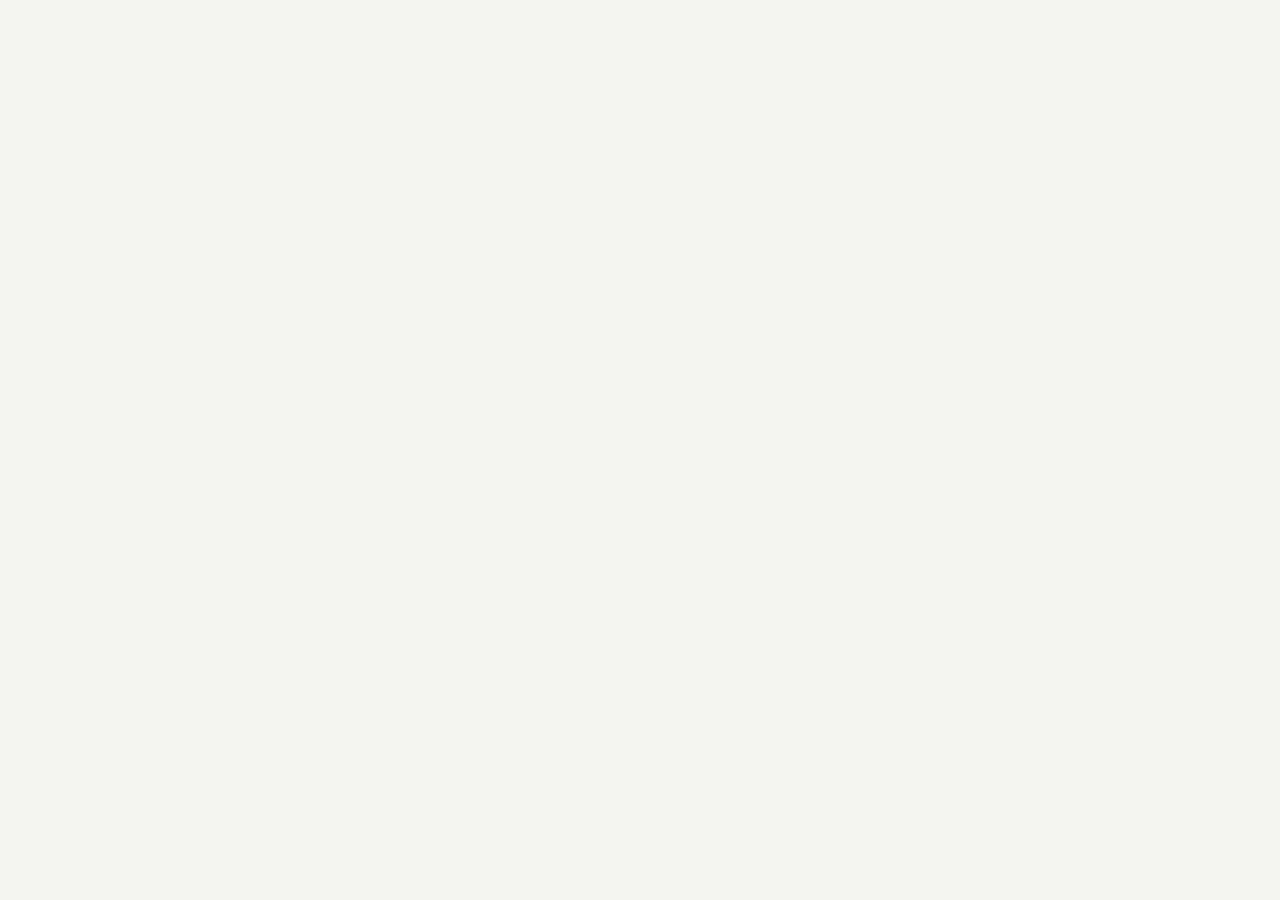
==== commit a62b2915: "Revise title and meta tags in index.html Updated the title and meta description for better SEO and b" ====
--- a/index.html
+++ b/index.html
@@ -3,56 +3,34 @@
 <head>
 <meta charset="utf-8">
 <meta name="viewport" content="width=device-width, initial-scale=1, viewport-fit=cover">
-<title>FAQ | Nihal Singh Rai</title>
-<meta name="description" content="Answers about automation projects: WhatsApp automation, CRM and API integration, human approval, testing, pricing factors and custom n8n workflows.">
-<link rel="canonical" href="https://nihalsinghrai.github.io/faq/">
+<title>Nihal Singh Rai | Automation Developer</title>
+<meta name="description" content="Automation developer building workflows and practical AI-powered solutions that help businesses manage leads, simplify operations and reduce repetitive work.">
+<link rel="canonical" href="https://nihalsinghrai.github.io/">
 <link rel="icon" href="data:image/svg+xml,%3Csvg xmlns='http://www.w3.org/2000/svg' viewBox='0 0 100 100'%3E%3Ctext y='.9em' font-size='90'%3E%E2%9A%99%EF%B8%8F%3C/text%3E%3C/svg%3E">
-<meta property="og:type" content="website"><meta property="og:site_name" content="Nihal Singh Rai"><meta property="og:title" content="FAQ | Nihal Singh Rai"><meta property="og:description" content="Answers about automation projects: WhatsApp automation, CRM and API integration, human approval, testing, pricing factors and custom n8n workflows."><meta property="og:url" content="https://nihalsinghrai.github.io/faq/">
-<meta property="og:locale" content="en"><meta property="og:image" content="https://nihalsinghrai.github.io/assets/images/og/nihal-singh-rai-og.jpg"><meta property="og:image:alt" content="Portrait of Nihal Singh Rai"><meta name="twitter:image" content="https://nihalsinghrai.github.io/assets/images/og/nihal-singh-rai-og.jpg"><meta name="twitter:card" content="summary"><meta name="twitter:title" content="FAQ | Nihal Singh Rai"><meta name="twitter:description" content="Answers about automation projects: WhatsApp automation, CRM and API integration, human approval, testing, pricing factors and custom n8n workflows.">
-<script type="application/ld+json">{"@context": "https://schema.org", "@type": "FAQPage", "mainEntity": [{"@type": "Question", "name": "Who is Nihal Singh Rai?", "acceptedAnswer": {"@type": "Answer", "text": "Nihal Singh Rai is an automation developer progressing towards AI engineering. He builds automation workflows and explores practical AI-powered solutions that help businesses manage leads, handle enquiries and reduce repetitive work. Nihal, Nihal Singh and Nihal Singh Rai all refer to the same person. His public profiles are on GitHub, LinkedIn and X."}}, {"@type": "Question", "name": "What services does Nihal Singh Rai provide?", "acceptedAnswer": {"@type": "Answer", "text": "Nihal Singh Rai provides WhatsApp automation, n8n workflow automation, lead generation and lead scraping, AI agents and AI integration, business process automation, API integration and CRM integration. Every project starts from the client’s existing tools and requirements."}}, {"@type": "Question", "name": "What is automation?", "acceptedAnswer": {"@type": "Answer", "text": "Automation means using software to carry out repetitive tasks by following rules you define, instead of doing them by hand. For a business that can mean replying to enquiries, copying data between tools, sending reminders or creating CRM records. A good workflow also includes checks and human review where a mistake would be costly."}}, {"@type": "Question", "name": "What is the difference between AI automation and an AI agent?", "acceptedAnswer": {"@type": "Answer", "text": "AI automation follows a fixed workflow designed in advance. The steps and their order are set, and an AI model may handle one step, such as classifying a message or drafting a reply. An AI agent is given a goal and decides for itself which steps or tools to use, so its path can vary. Automations are more predictable and easier to test. Agents are more flexible but need strict limits and human oversight. Many business problems are best solved with a well-defined automation, with AI added only where it helps."}}, {"@type": "Question", "name": "Are an LLM and an AI agent the same thing?", "acceptedAnswer": {"@type": "Answer", "text": "No. A large language model (LLM) is the underlying model that understands and generates text, such as the model behind a chatbot. An AI agent is a system built around an LLM. It adds instructions, tools such as APIs, databases or a calendar, memory, and a loop that lets it plan and act towards a goal. An LLM on its own only produces text, while an agent uses an LLM to decide on and carry out actions."}}, {"@type": "Question", "name": "What is the WhatsApp API?", "acceptedAnswer": {"@type": "Answer", "text": "The WhatsApp API usually means the WhatsApp Business Platform from Meta. It lets a business send and receive WhatsApp messages from software, so enquiries can be answered, reminders sent and conversations connected to tools such as a CRM. Access comes through Meta or an approved provider, customers must opt in to receive messages, and message templates and fees follow WhatsApp’s current rules. It is different from the regular WhatsApp or WhatsApp Business app, which people use by hand."}}, {"@type": "Question", "name": "What type of business processes can you automate?", "acceptedAnswer": {"@type": "Answer", "text": "Repetitive work such as lead capture, enquiry replies, follow-ups and moving data between tools. What is possible depends on the tools and API access you already have."}}, {"@type": "Question", "name": "Can you build WhatsApp automation?", "acceptedAnswer": {"@type": "Answer", "text": "Yes, using WhatsApp APIs when you have access to them. WhatsApp’s own rules, such as approved message templates, apply to every workflow."}}, {"@type": "Question", "name": "Can you integrate existing CRM software?", "acceptedAnswer": {"@type": "Answer", "text": "If your CRM offers an API, webhooks or a supported integration, yes. I check this while planning the workflow."}}, {"@type": "Question", "name": "How does an automation project begin?", "acceptedAnswer": {"@type": "Answer", "text": "With a short conversation about the problem and your current tools. I then plan the workflow with you before building anything."}}, {"@type": "Question", "name": "Can workflows include human approval?", "acceptedAnswer": {"@type": "Answer", "text": "Yes. A workflow can pause so a person reviews or approves a step before it continues."}}, {"@type": "Question", "name": "What affects project pricing?", "acceptedAnswer": {"@type": "Answer", "text": "Mainly the number of steps, the integrations involved, third-party tool or API costs, testing and later changes. I discuss scope before agreeing on a price."}}, {"@type": "Question", "name": "Can you customize an existing n8n workflow?", "acceptedAnswer": {"@type": "Answer", "text": "Yes, after I review how it currently works and what you want changed."}}, {"@type": "Question", "name": "Do you provide testing and maintenance?", "acceptedAnswer": {"@type": "Answer", "text": "Testing is part of every project. Ongoing maintenance is agreed separately for each project."}}]}</script>
-<script type="application/ld+json">{"@context": "https://schema.org", "@type": "BreadcrumbList", "itemListElement": [{"@type": "ListItem", "position": 1, "name": "Home", "item": "https://nihalsinghrai.github.io/"}, {"@type": "ListItem", "position": 2, "name": "FAQ", "item": "https://nihalsinghrai.github.io/faq/"}]}</script>
-<link rel="stylesheet" href="/assets/css/style.css">
-<link rel="preconnect" href="https://fonts.googleapis.com"><link rel="preconnect" href="https://fonts.gstatic.com" crossorigin>
-<link href="https://fonts.googleapis.com/css2?family=Bricolage+Grotesque:wght@500;700;800&family=DM+Sans:wght@400;500;700&display=swap" rel="stylesheet">
-</head>
-<body>
-<header>
-<div class="wrap bar">
-<a class="logo" href="/#top">Nihal Singh Rai</a>
-<nav aria-label="Main">
-<a href="/#about">About</a>
-<a href="/#services">Services</a>
-<a href="/#projects">Projects</a>
-<a href="/#stack">Stack</a>
-<a href="/#process">Process</a>
-<a href="/faq/">FAQ</a>
-<a href="/#contact">Contact</a>
-</nav>
-<button class="btn icon-btn" id="theme" type="button" aria-label="Switch to dark theme">◐</button>
-</div>
-</header>
-<main id="top"><div class="wrap">
-<p class="crumb"><a href="/">Home</a> / FAQ</p>
-<h1 class="t2">Frequently asked questions</h1>
-<p class="sub">Straightforward answers about how automation projects work.</p>
-<details><summary>Who is Nihal Singh Rai?</summary><p>Nihal Singh Rai is an automation developer progressing towards AI engineering. He builds automation workflows and explores practical AI-powered solutions that help businesses manage leads, handle enquiries and reduce repetitive work. Nihal, Nihal Singh and Nihal Singh Rai all refer to the same person. His public profiles are on GitHub, LinkedIn and X.</p></details>
-<details><summary>What services does Nihal Singh Rai provide?</summary><p>Nihal Singh Rai provides WhatsApp automation, n8n workflow automation, lead generation and lead scraping, AI agents and AI integration, business process automation, API integration and CRM integration. Every project starts from the client’s existing tools and requirements.</p></details>
-<details><summary>What is automation?</summary><p>Automation means using software to carry out repetitive tasks by following rules you define, instead of doing them by hand. For a business that can mean replying to enquiries, copying data between tools, sending reminders or creating CRM records. A good workflow also includes checks and human review where a mistake would be costly.</p></details>
-<details><summary>What is the difference between AI automation and an AI agent?</summary><p>AI automation follows a fixed workflow designed in advance. The steps and their order are set, and an AI model may handle one step, such as classifying a message or drafting a reply. An AI agent is given a goal and decides for itself which steps or tools to use, so its path can vary. Automations are more predictable and easier to test. Agents are more flexible but need strict limits and human oversight. Many business problems are best solved with a well-defined automation, with AI added only where it helps.</p></details>
-<details><summary>Are an LLM and an AI agent the same thing?</summary><p>No. A large language model (LLM) is the underlying model that understands and generates text, such as the model behind a chatbot. An AI agent is a system built around an LLM. It adds instructions, tools such as APIs, databases or a calendar, memory, and a loop that lets it plan and act towards a goal. An LLM on its own only produces text, while an agent uses an LLM to decide on and carry out actions.</p></details>
-<details><summary>What is the WhatsApp API?</summary><p>The WhatsApp API usually means the WhatsApp Business Platform from Meta. It lets a business send and receive WhatsApp messages from software, so enquiries can be answered, reminders sent and conversations connected to tools such as a CRM. Access comes through Meta or an approved provider, customers must opt in to receive messages, and message templates and fees follow WhatsApp’s current rules. It is different from the regular WhatsApp or WhatsApp Business app, which people use by hand.</p></details>
-<details><summary>What type of business processes can you automate?</summary><p>Repetitive work such as lead capture, enquiry replies, follow-ups and moving data between tools. What is possible depends on the tools and API access you already have.</p></details>
-<details><summary>Can you build WhatsApp automation?</summary><p>Yes, using WhatsApp APIs when you have access to them. WhatsApp’s own rules, such as approved message templates, apply to every workflow.</p></details>
-<details><summary>Can you integrate existing CRM software?</summary><p>If your CRM offers an API, webhooks or a supported integration, yes. I check this while planning the workflow.</p></details>
-<details><summary>How does an automation project begin?</summary><p>With a short conversation about the problem and your current tools. I then plan the workflow with you before building anything.</p></details>
-<details><summary>Can workflows include human approval?</summary><p>Yes. A workflow can pause so a person reviews or approves a step before it continues.</p></details>
-<details><summary>What affects project pricing?</summary><p>Mainly the number of steps, the integrations involved, third-party tool or API costs, testing and later changes. I discuss scope before agreeing on a price.</p></details>
-<details><summary>Can you customize an existing n8n workflow?</summary><p>Yes, after I review how it currently works and what you want changed.</p></details>
-<details><summary>Do you provide testing and maintenance?</summary><p>Testing is part of every project. Ongoing maintenance is agreed separately for each project.</p></details>
-<p style="margin-top:28px"><a class="btn primary" href="/#contact">Discuss your project</a></p>
-</div></main>
-<footer><div class="wrap"><span>© Nihal Singh Rai</span>
-<span><a href="https://github.com/nihalsinghrai" rel="noopener">GitHub</a> · <a href="https://www.linkedin.com/in/nihalsinghrai/" rel="noopener">LinkedIn</a> · <a href="https://x.com/NIHALSINGHRAI_" rel="noopener">X</a></span></div></footer>
-<script src="/assets/js/main.js" defer></script>
-</body>
-</html>+<meta property="og:type" content="website"><meta property="og:site_name" content="Nihal Singh Rai"><meta property="og:title" content="Nihal Singh Rai | Automation Developer"><meta property="og:description" content="Automation developer building workflows and practical AI-powered solutions that help businesses manage leads, simplify operations and reduce repetitive work."><meta property="og:url" content="https://nihalsinghrai.github.io/">
+<meta property="og:locale" content="en"><meta property="og:image" content="https://nihalsinghrai.github.io/nihal-singh-rai-og.jpg"><meta property="og:image:alt" content="Portrait of Nihal Singh Rai"><meta name="twitter:image" content="https://nihalsinghrai.github.io/nihal-singh-rai-og.jpg"><meta name="twitter:card" content="summary"><meta name="twitter:title" content="Nihal Singh Rai | Automation Developer"><meta name="twitter:description" content="Automation developer building workflows and practical AI-powered solutions that help businesses manage leads, simplify operations and reduce repetitive work.">
+<script type="application/ld+json">{"@context": "https://schema.org", "@graph": [{"@type": "Person", "@id": "https://nihalsinghrai.github.io/#person", "name": "Nihal Singh Rai", "jobTitle": "Automation Developer", "alternateName": ["Nihal Singh", "Nihal"], "description": "Automation developer progressing towards AI engineering, building automation workflows and practical AI-powered solutions for businesses.", "image": "https://nihalsinghrai.github.io/nihal-singh-rai-900.webp", "url": "https://nihalsinghrai.github.io/", "email": "contact.nihalsinghrai@gmail.com", "sameAs": ["https://github.com/nihalsinghrai", "https://www.linkedin.com/in/nihalsinghrai/", "https://x.com/NIHALSINGHRAI_"]}, {"@type": "WebSite", "@id": "https://nihalsinghrai.github.io/#website", "name": "Nihal Singh Rai", "url": "https://nihalsinghrai.github.io/", "publisher": {"@id": "https://nihalsinghrai.github.io/#person"}}]}</script>
+<style>
+:root{--bg:#F4F4F0;--surface:#FFFFFF;--ink:#090909;--muted:#5d5d5d;--blue:#245BFF;--onblue:#fff;--line:#090909;--r-s:8px;--r-m:12px;--r-l:18px;--r-xl:22px;
+--display:"Bricolage Grotesque","Helvetica Neue",Arial,sans-serif;--body:"DM Sans","Helvetica Neue",Arial,sans-serif;
+box-sizing:border-box;padding-top:env(safe-area-inset-top,0px);padding-bottom:env(safe-area-inset-bottom,0px);color-scheme:light}
+@media (prefers-color-scheme:dark){:root:not([data-theme="light"]){--bg:#090909;--surface:#151515;--ink:#F4F4F0;--muted:#a3a3a3;--blue:#4C7BFF;--line:#F4F4F0;color-scheme:dark}}
+:root[data-theme="dark"]{--bg:#090909;--surface:#151515;--ink:#F4F4F0;--muted:#a3a3a3;--blue:#4C7BFF;--line:#F4F4F0;color-scheme:dark}
+*,*::before,*::after{box-sizing:inherit}
+html{scroll-behavior:smooth;scroll-padding-top:calc(env(safe-area-inset-top,0px) + 72px);height:100%}
+body{margin:0;background:var(--bg);color:var(--ink);font:400 16px/1.6 var(--body);transition:background .3s,color .3s;overflow-x:hidden}
+h1,h2,h3{font-family:var(--display);line-height:1.02;margin:0;letter-spacing:-.02em}
+a{color:inherit}
+:focus-visible{outline:3px solid var(--blue);outline-offset:3px}
+.wrap{max-width:1120px;margin:0 auto;padding:0 20px}
+header{position:sticky;top:env(safe-area-inset-top,0px);z-index:20;background:var(--bg);border-bottom:2px solid var(--line)}
+.bar{display:flex;align-items:center;justify-content:space-between;gap:12px;height:60px}
+.logo{font:800 18px var(--display);text-decoration:none}
+nav{display:flex;gap:18px;align-items:center}
+nav a{text-decoration:none;font-weight:500;font-size:15px}
+nav a:hover{color:var(--blue)}
+.hide-m{display:none}
+@media(min-width:760px){.hide-m{display:inline}}
+.btn{display:inline-flex;align-items:center;gap:8px;font:700 15px var(--body);padding:13px 20px;border:2px solid var(--line);border-radius:var(--r-m);background:var(--surface);color:var(--ink);text-decoration:none;cursor:pointer;box-shadow:4px 4px 0 var(--line);transition:transform .15s,box-shadow .15s}
+.btn:hover{transform:translate(2px,2px);box-shadow:2px 2px 0 var(--line)}
+.btn.primary{background:var(--blue);color:var(--onblue)}
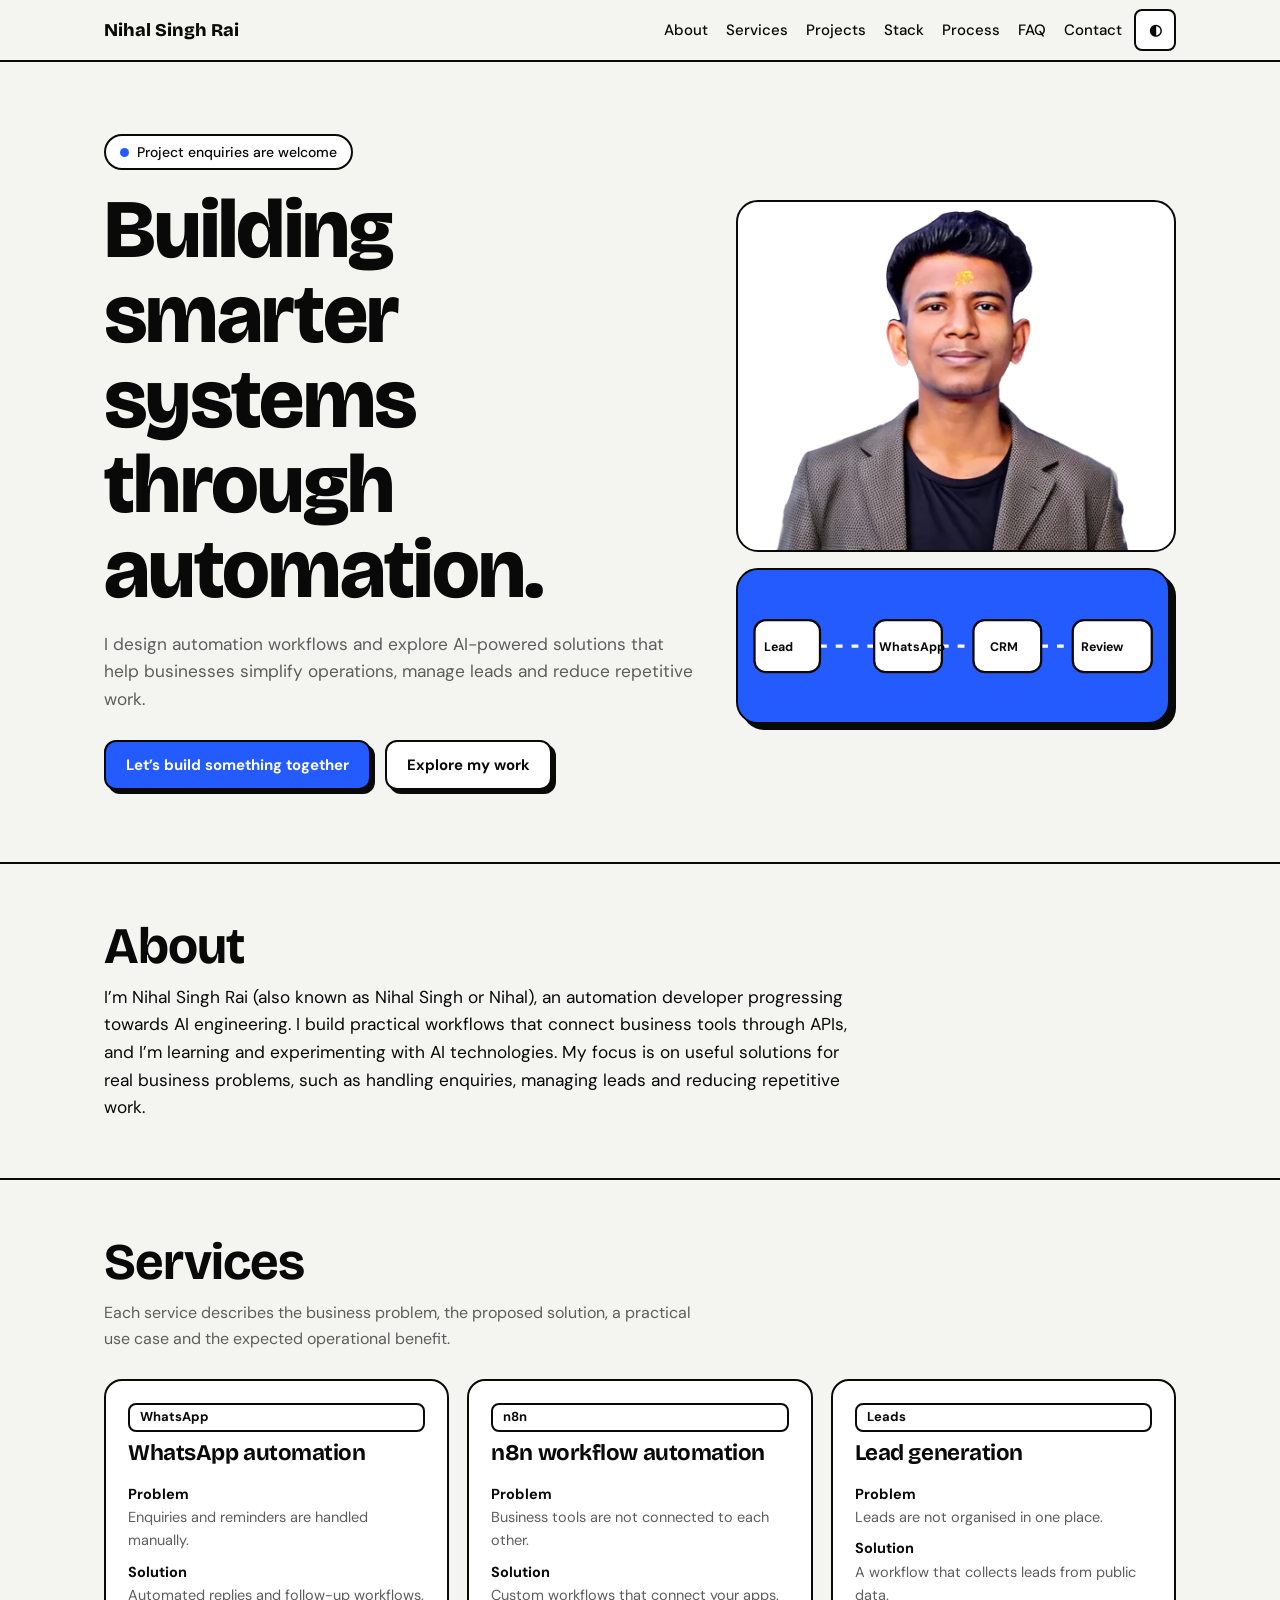
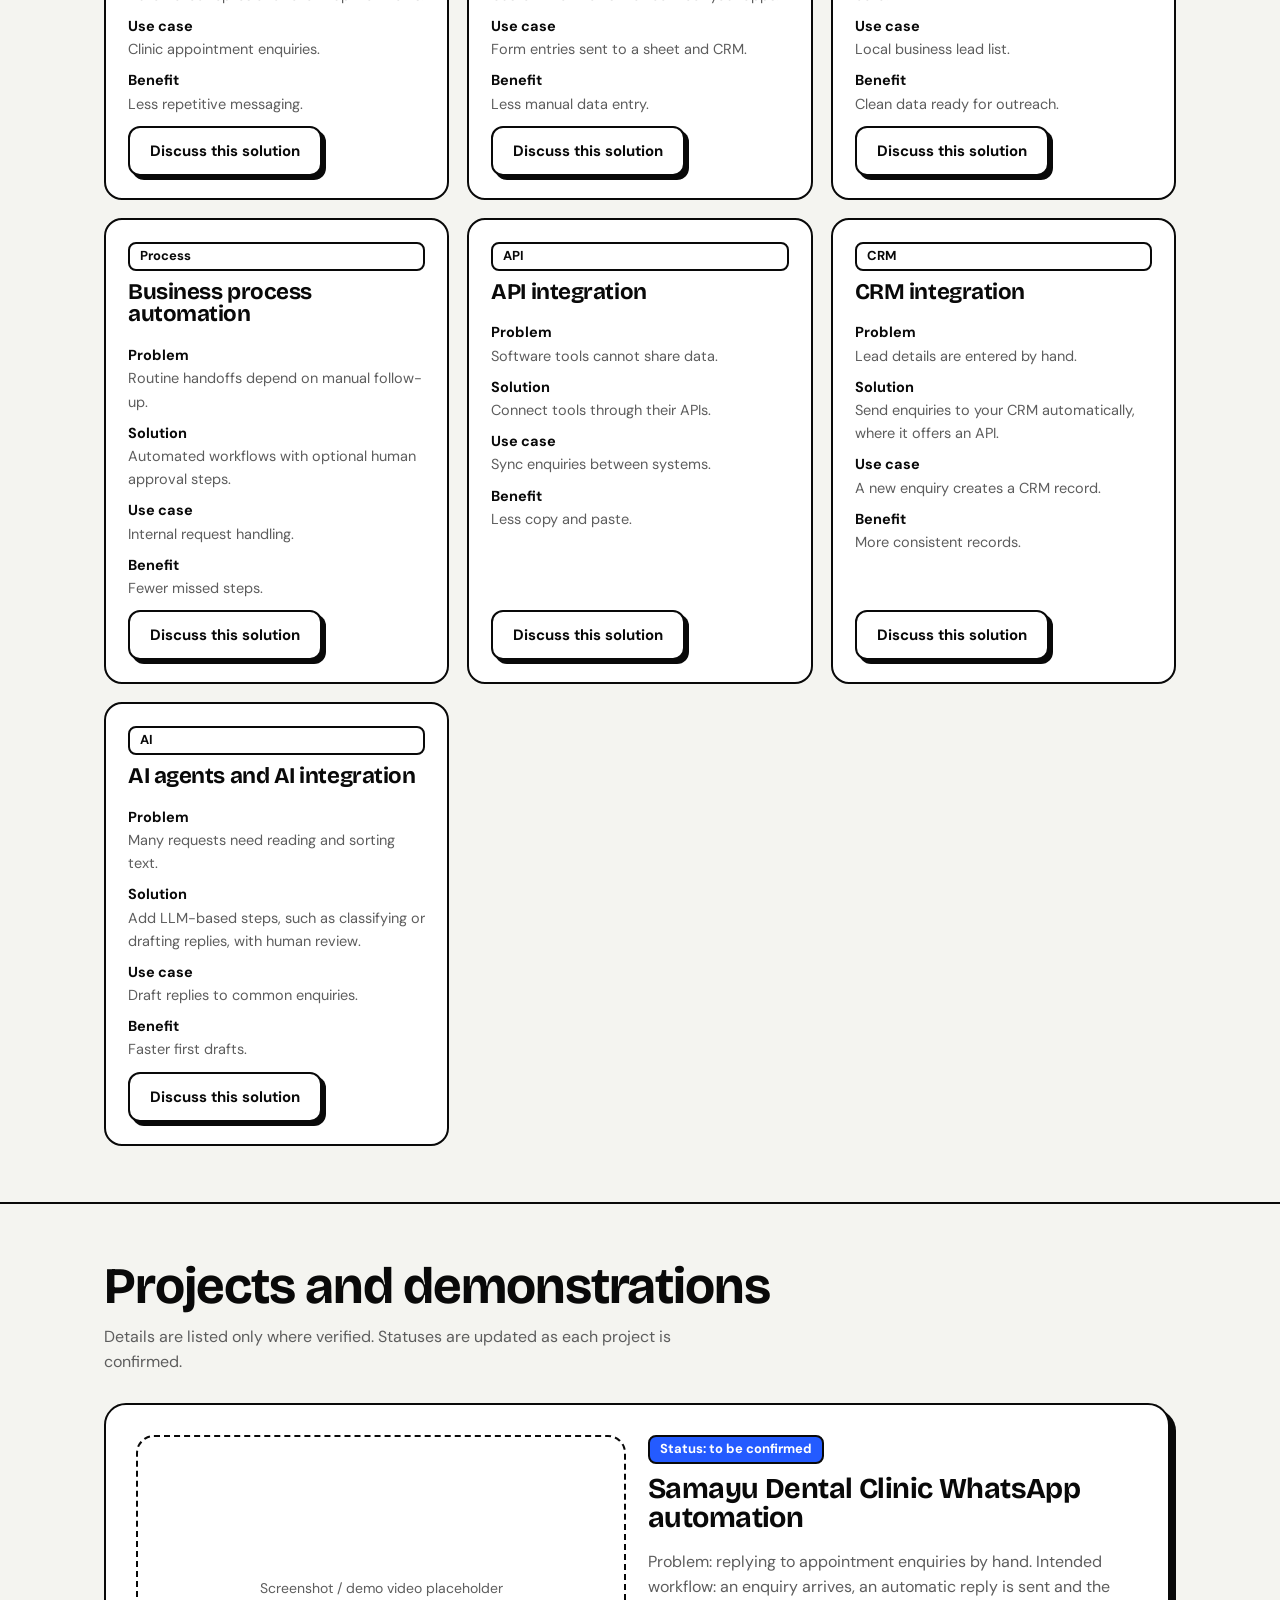
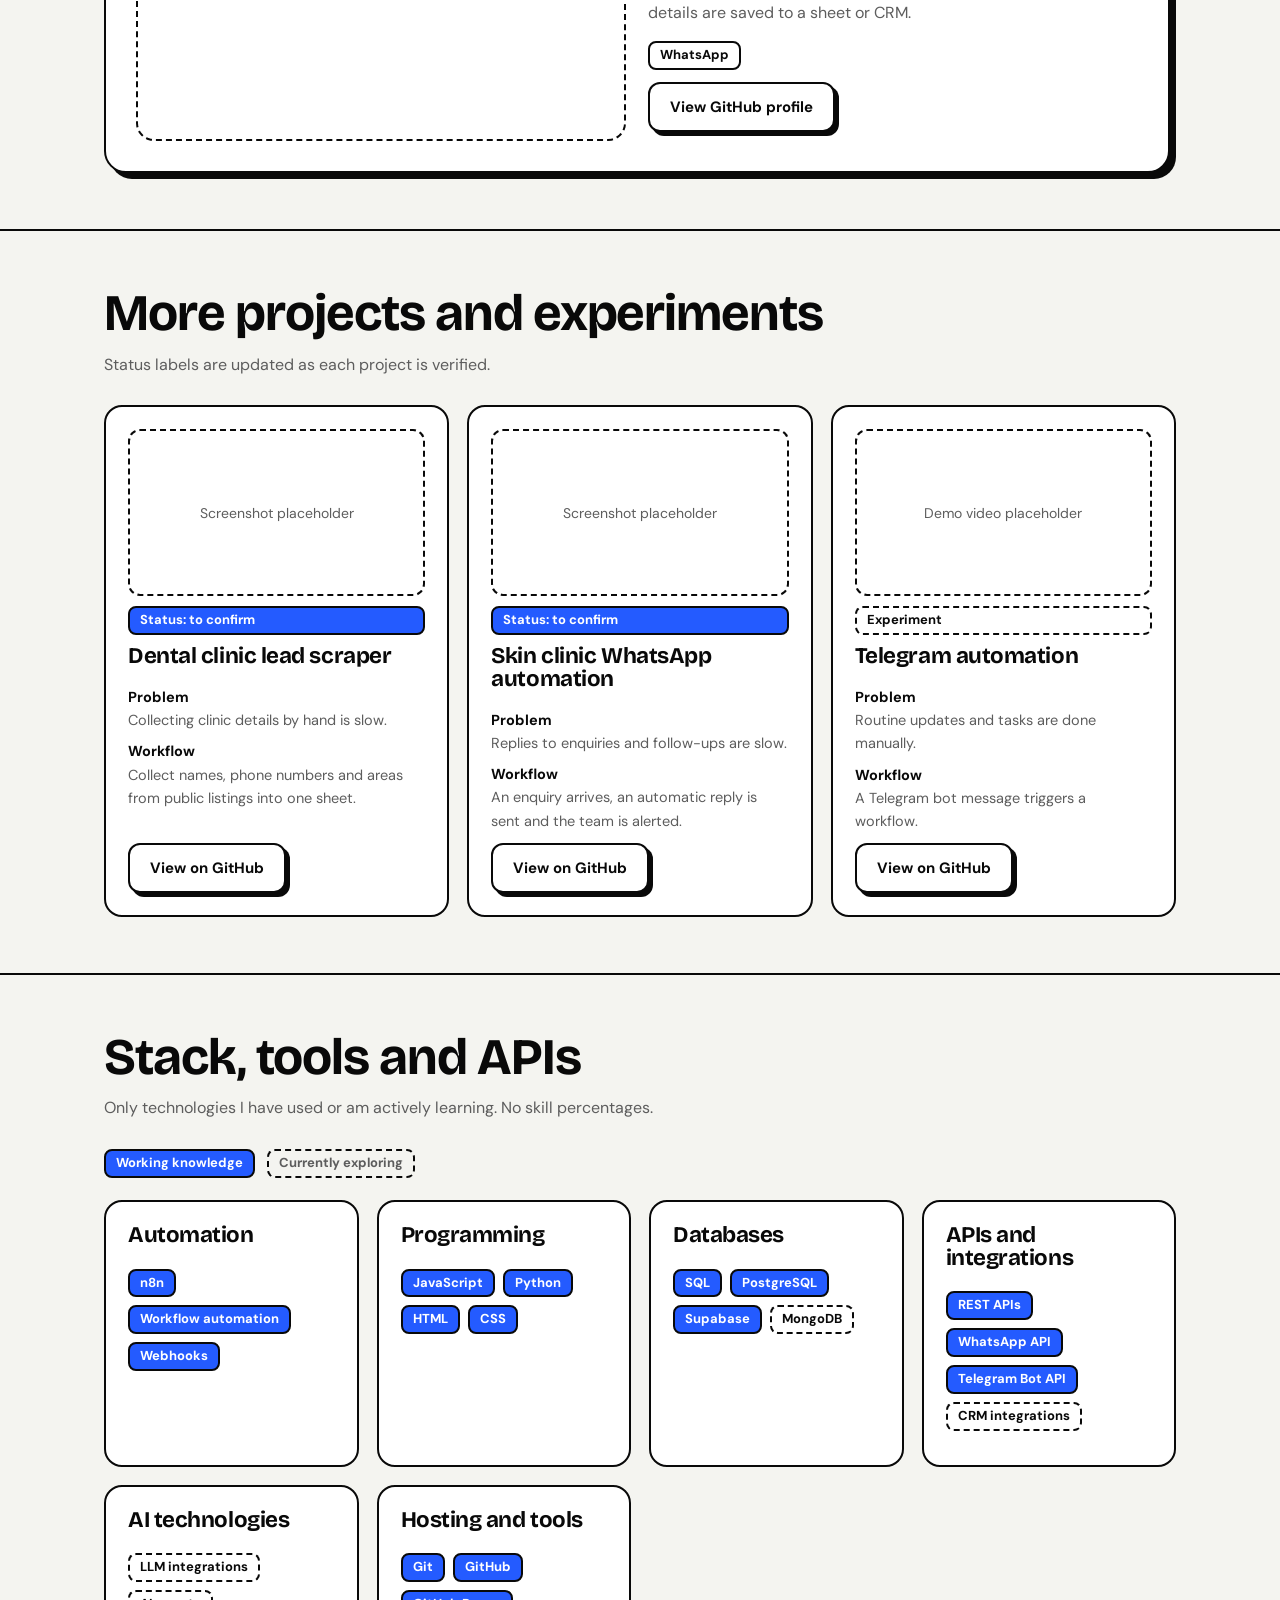
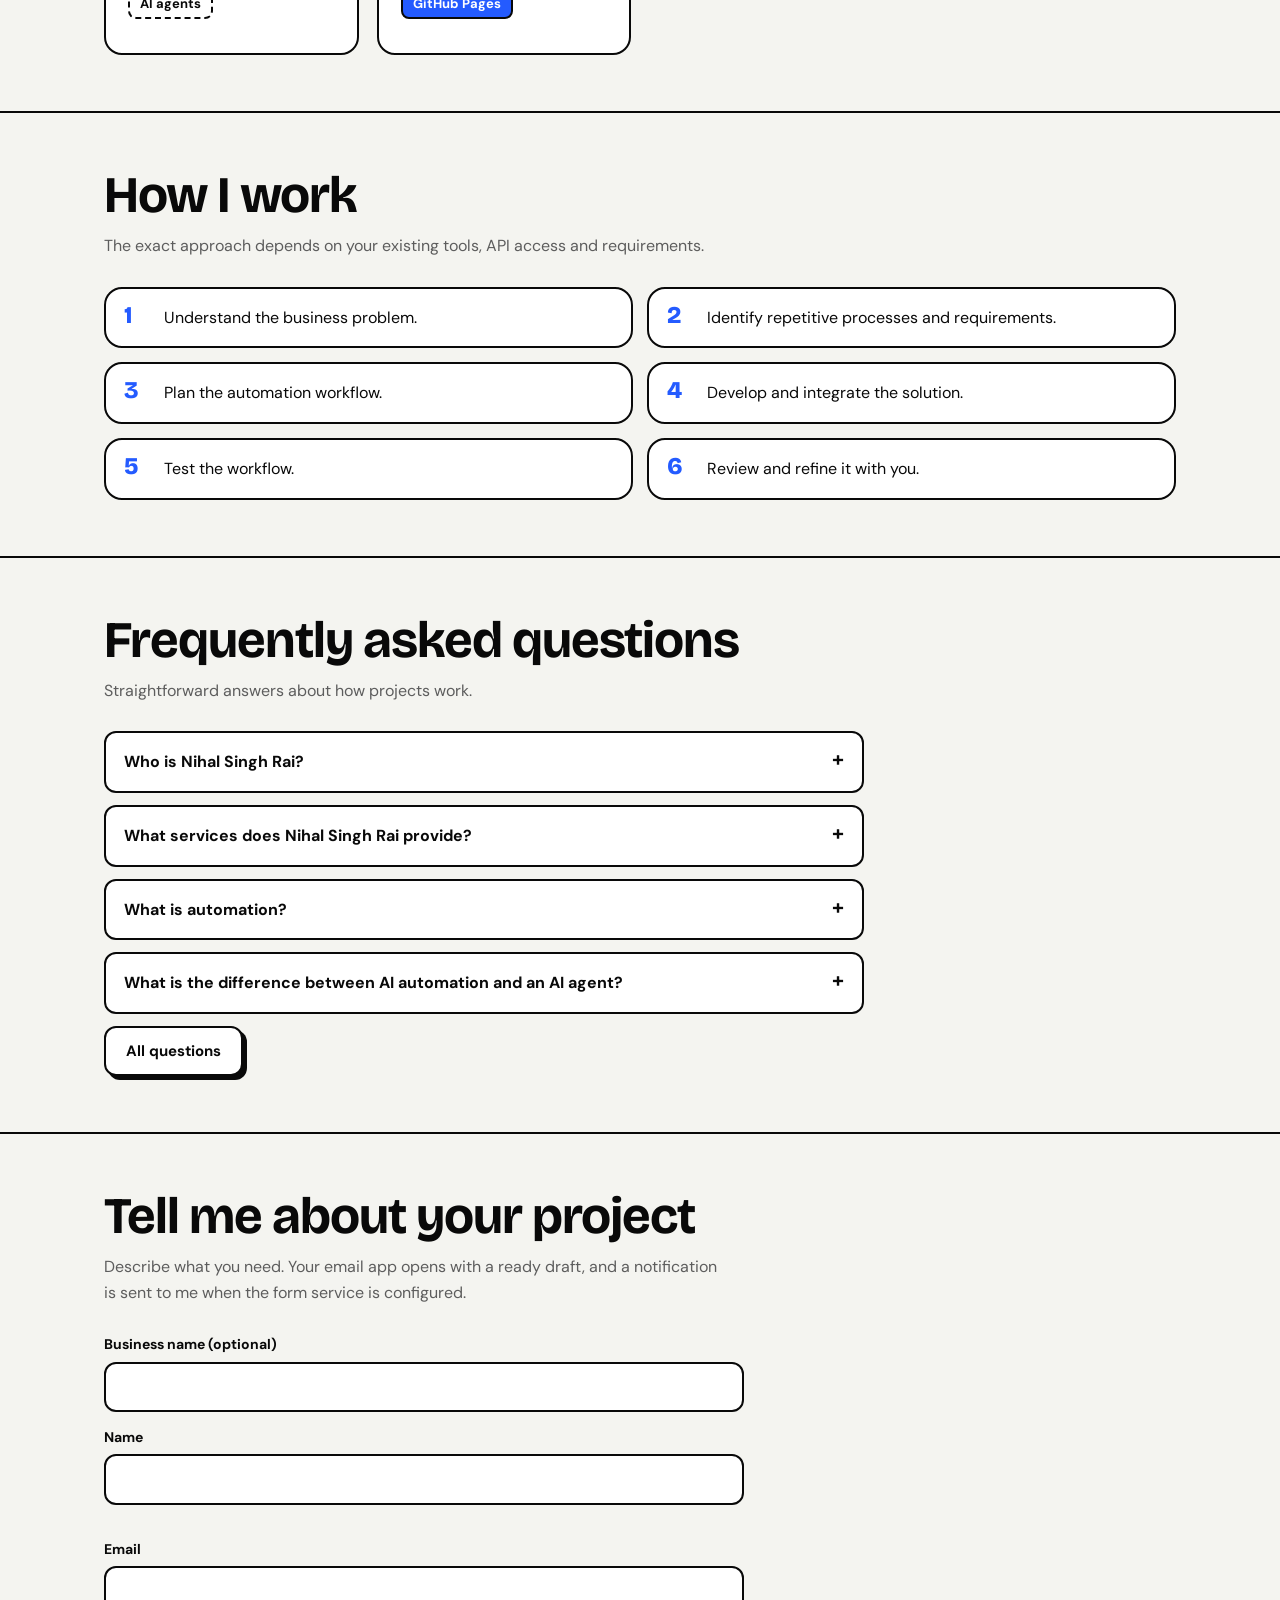
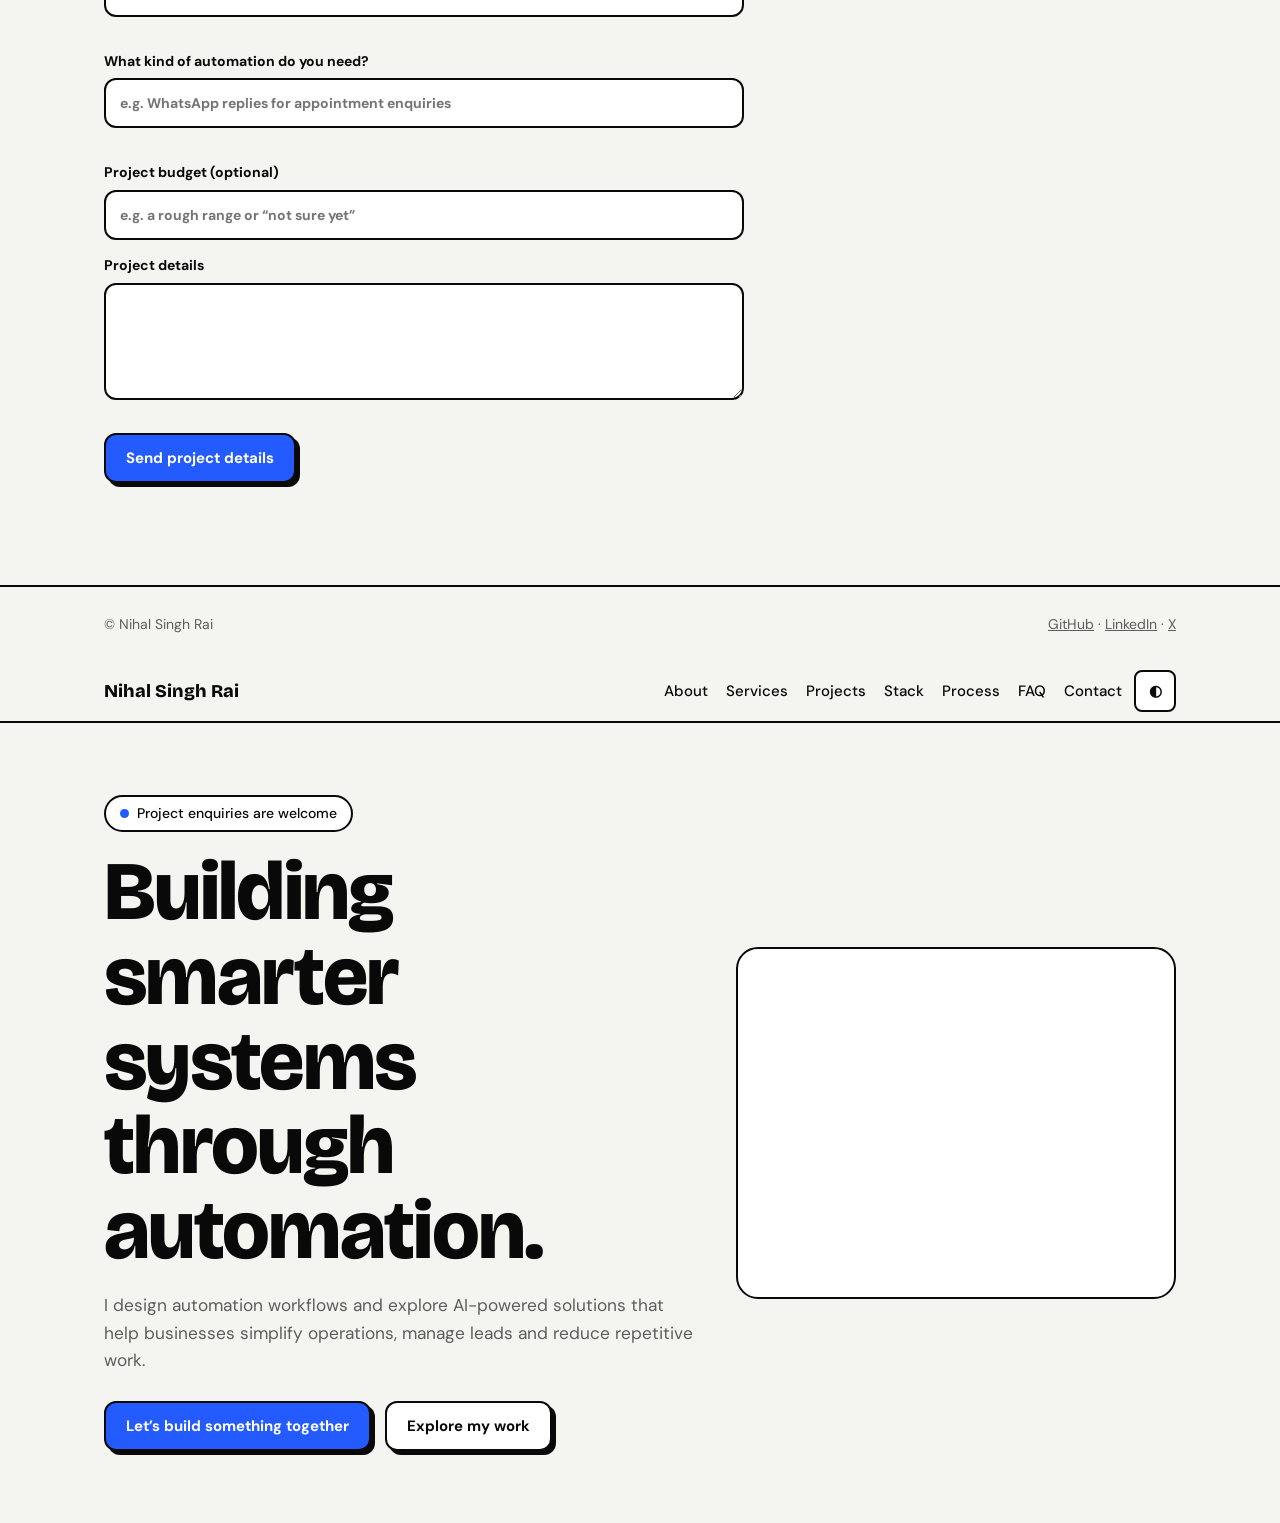
==== commit c0fc1615: "Update index.html" ====
--- a/index.html
+++ b/index.html
@@ -1,4 +1,4 @@
-<!DOCTYPE html>
+<!DOCTYPE html><!DOCTYPE html>
 <html lang="en">
 <head>
 <meta charset="utf-8">
@@ -34,3 +34,436 @@
 .btn{display:inline-flex;align-items:center;gap:8px;font:700 15px var(--body);padding:13px 20px;border:2px solid var(--line);border-radius:var(--r-m);background:var(--surface);color:var(--ink);text-decoration:none;cursor:pointer;box-shadow:4px 4px 0 var(--line);transition:transform .15s,box-shadow .15s}
 .btn:hover{transform:translate(2px,2px);box-shadow:2px 2px 0 var(--line)}
 .btn.primary{background:var(--blue);color:var(--onblue)}
+.icon-btn{width:42px;height:42px;padding:0;justify-content:center;box-shadow:none;border-radius:var(--r-s)}
+.status{display:inline-flex;align-items:center;gap:8px;border:2px solid var(--line);border-radius:999px;padding:5px 14px;font-size:14px;font-weight:500;background:var(--surface)}
+.dot{width:9px;height:9px;border-radius:50%;background:var(--blue)}
+.hero{padding:44px 0 56px;display:grid;gap:36px}
+@media(min-width:900px){.hero{grid-template-columns:1.15fr .85fr;align-items:center;padding:72px 0}}
+h1{font-size:clamp(2.6rem,8vw,5.2rem);font-weight:800;margin:18px 0}
+.lead{max-width:52ch;color:var(--muted);font-size:1.08rem}
+.cta{display:flex;flex-wrap:wrap;gap:14px;margin-top:26px}
+.visual{position:relative;display:grid;gap:16px}
+.photo{aspect-ratio:4/3;border:2px dashed var(--line);border-radius:var(--r-xl);display:grid;place-items:center;text-align:center;padding:16px;color:var(--muted);background:var(--surface);font-size:14px}
+.flow{border:2px solid var(--line);border-radius:var(--r-xl);background:var(--blue);color:var(--onblue);padding:16px;box-shadow:6px 6px 0 var(--line)}
+.flow svg{width:100%;height:auto;display:block}
+.flow .node{fill:var(--surface);stroke:#090909;stroke-width:2}
+.flow text{font:700 11px var(--body);fill:#090909}
+.flow .path{stroke:#fff;stroke-width:3;fill:none;stroke-dasharray:6 8;animation:dash 1.6s linear infinite}
+@keyframes dash{to{stroke-dashoffset:-28}}
+section{padding:56px 0;border-top:2px solid var(--line)}
+h2{font-size:clamp(2rem,5vw,3.2rem);margin-bottom:12px}
+.sub{color:var(--muted);max-width:56ch;margin:0 0 28px}
+.grid{display:grid;gap:18px}
+@media(min-width:760px){.grid.three{grid-template-columns:repeat(3,1fr)}}
+.card{border:2px solid var(--line);border-radius:var(--r-l);background:var(--surface);padding:22px;display:flex;flex-direction:column;gap:10px}
+.card h3{font-size:1.4rem}
+.card dl{margin:0;font-size:14.5px}
+.card dt{font-weight:700;margin-top:8px}
+.card dd{margin:0;color:var(--muted)}
+.card .btn{margin-top:auto;align-self:flex-start}
+.tag{display:inline-block;border:2px solid var(--line);border-radius:var(--r-s);padding:2px 10px;font-size:13px;font-weight:700}
+.tag.blue{background:var(--blue);color:var(--onblue)}
+.case{display:grid;gap:22px;border:2px solid var(--line);border-radius:var(--r-xl);background:var(--surface);padding:22px;box-shadow:6px 6px 0 var(--line)}
+@media(min-width:900px){.case{grid-template-columns:1fr 1fr;padding:30px}}
+.shot{aspect-ratio:16/10;border:2px dashed var(--line);border-radius:var(--r-l);display:grid;place-items:center;color:var(--muted);font-size:14px;text-align:center;padding:12px}
+.chips{display:flex;flex-wrap:wrap;gap:8px;margin:12px 0}
+form{display:grid;gap:14px;max-width:640px}
+label{font-weight:700;font-size:14px;display:grid;gap:6px}
+input,select,textarea{font:inherit;color:var(--ink);background:var(--surface);border:2px solid var(--line);border-radius:var(--r-m);padding:12px 14px;width:100%}
+.err{color:#d6291f;font-weight:500;font-size:13px;min-height:1em}
+@media(prefers-color-scheme:dark){:root:not([data-theme="light"]) .err{color:#ff7a70}}
+:root[data-theme="dark"] .err{color:#ff7a70}
+#msg{font-weight:500}
+footer{border-top:2px solid var(--line);padding:26px 0;color:var(--muted);font-size:14px}
+footer .wrap{display:flex;flex-wrap:wrap;gap:16px;justify-content:space-between}
+.note{background:var(--blue);color:var(--onblue);text-align:center;font-size:13px;padding:6px 12px}
+.bar{height:auto;min-height:60px;padding:8px 0;flex-wrap:wrap}
+nav{flex:1;justify-content:flex-end;overflow-x:auto;white-space:nowrap;scrollbar-width:none}
+nav::-webkit-scrollbar{display:none}
+@media(max-width:759px){.logo{order:1;margin-right:auto}#theme{order:2}nav{order:3;flex:1 1 100%;justify-content:flex-start}}
+.stack{display:grid;gap:18px;grid-template-columns:repeat(auto-fit,minmax(230px,1fr))}
+.tag.exp{border-style:dashed}
+.legend{display:flex;flex-wrap:wrap;gap:12px;align-items:center;font-size:14px;color:var(--muted);margin-bottom:22px}
+.card .shot{aspect-ratio:16/9;border-radius:var(--r-m)}
+details{border:2px solid var(--line);border-radius:var(--r-m);background:var(--surface);padding:0 18px;margin-bottom:12px;max-width:760px}
+summary{cursor:pointer;font-weight:700;padding:16px 0;list-style:none;display:flex;justify-content:space-between;gap:12px}
+summary::-webkit-details-marker{display:none}
+summary::after{content:"+";font-size:1.3rem;line-height:1}
+details[open] summary::after{content:"−"}
+details p{margin:0 0 16px;color:var(--muted)}
+.wrap{padding-left:max(24px,env(safe-area-inset-left,0px));padding-right:max(24px,env(safe-area-inset-right,0px))}
+.note{padding-left:max(16px,env(safe-area-inset-left,0px));padding-right:max(16px,env(safe-area-inset-right,0px))}
+.hero>*,.grid>*,.case>*,.stack>*,.visual>*{min-width:0}
+.photo,.shot,.card,.case,details,.lead,.sub,h1,h2,h3{overflow-wrap:anywhere}
+.btn{max-width:100%;white-space:normal;text-align:left}
+.flow{padding:14px 12px}
+.case,.flow{margin-right:6px}
+@media(max-width:420px){h1{font-size:2.35rem}.card,.case{padding:18px}.btn{padding:12px 16px}}
+@media(prefers-reduced-motion:reduce){*{animation:none!important;transition:none!important;scroll-behavior:auto!important}}
+.portrait{margin:0;border:2px solid var(--line);border-radius:var(--r-xl);background:var(--surface);overflow:hidden;aspect-ratio:5/4}
+.portrait img{width:100%;height:100%;object-fit:cover;object-position:center 12%;display:block}
+.t2{font-size:clamp(2.2rem,6vw,3.6rem);margin:0 0 12px}
+.about p{max-width:62ch;font-size:1.08rem;margin:0}
+.steps{list-style:none;counter-reset:s;padding:0;margin:0;display:grid;gap:14px}
+@media(min-width:760px){.steps{grid-template-columns:repeat(2,1fr)}}
+.steps li{counter-increment:s;border:2px solid var(--line);border-radius:var(--r-l);background:var(--surface);padding:16px 18px 16px 58px;position:relative}
+.steps li::before{content:counter(s);position:absolute;left:18px;top:12px;font:800 1.5rem var(--display);color:var(--blue)}
+.hp{position:absolute;left:-9999px}
+.crumb{font-size:14px;color:var(--muted);margin:28px 0 14px}
+
+</style>
+<link rel="preconnect" href="https://fonts.googleapis.com">
+<link rel="preconnect" href="https://fonts.gstatic.com" crossorigin>
+<link rel="preload" as="style" href="https://fonts.googleapis.com/css2?family=Bricolage+Grotesque:wght@500;700;800&family=DM+Sans:wght@400;500;700&display=swap" onload="this.onload=null;this.rel='stylesheet'"><noscript><link rel="stylesheet" href="https://fonts.googleapis.com/css2?family=Bricolage+Grotesque:wght@500;700;800&family=DM+Sans:wght@400;500;700&display=swap"></noscript>
+</head>
+<body>
+<header>
+<div class="wrap bar">
+<a class="logo" href="#top">Nihal Singh Rai</a>
+<nav aria-label="Main">
+<a href="#about">About</a>
+<a href="#services">Services</a>
+<a href="#projects">Projects</a>
+<a href="#stack">Stack</a>
+<a href="#process">Process</a>
+<a href="#faq">FAQ</a>
+<a href="#contact">Contact</a>
+</nav>
+<button class="btn icon-btn" id="theme" type="button" aria-label="Switch to dark theme">◐</button>
+</div>
+</header>
+<main id="top">
+<div class="wrap">
+<div class="hero">
+<div>
+<span class="status"><span class="dot" aria-hidden="true"></span>Project enquiries are welcome</span>
+<h1>Building smarter systems through automation.</h1>
+<p class="lead">I design automation workflows and explore AI-powered solutions that help businesses simplify operations, manage leads and reduce repetitive work.</p>
+<div class="cta">
+<a class="btn primary" href="#contact">Let’s build something together</a>
+<a class="btn" href="#projects">Explore my work</a>
+</div>
+</div>
+<div class="visual">
+<figure class="portrait"><img src="[data-uri]" width="900" height="900" alt="Portrait of Nihal Singh Rai, automation developer" fetchpriority="high" decoding="async"></figure>
+<div class="flow">
+<svg viewBox="0 0 360 110" role="img" aria-label="Workflow: new lead, WhatsApp message, CRM update, human review">
+<path class="path" d="M62 55 H110 M170 55 H198 M258 55 H286"/>
+<rect class="node" x="4" y="32" width="58" height="46" rx="10"/><text x="12" y="59">Lead</text>
+<rect class="node" x="110" y="32" width="60" height="46" rx="10"/><text x="114" y="59">WhatsApp</text>
+<rect class="node" x="198" y="32" width="60" height="46" rx="10"/><text x="213" y="59">CRM</text>
+<rect class="node" x="286" y="32" width="70" height="46" rx="10"/><text x="293" y="59">Review</text>
+</svg>
+</div>
+</div>
+</div>
+</div>
+
+<section id="about" class="about"><div class="wrap">
+<h2>About</h2>
+<p>I’m Nihal Singh Rai (also known as Nihal Singh or Nihal), an automation developer progressing towards AI engineering. I build practical workflows that connect business tools through APIs, and I’m learning and experimenting with AI technologies. My focus is on useful solutions for real business problems, such as handling enquiries, managing leads and reducing repetitive work.</p>
+</div></section>
+
+<section id="services"><div class="wrap">
+<h2>Services</h2>
+<p class="sub">Each service describes the business problem, the proposed solution, a practical use case and the expected operational benefit.</p>
+<div class="grid three">
+<article class="card"><span class="tag">WhatsApp</span><h3>WhatsApp automation</h3>
+<dl><dt>Problem</dt><dd>Enquiries and reminders are handled manually.</dd>
+<dt>Solution</dt><dd>Automated replies and follow-up workflows.</dd>
+<dt>Use case</dt><dd>Clinic appointment enquiries.</dd>
+<dt>Benefit</dt><dd>Less repetitive messaging.</dd></dl>
+<a class="btn" href="#contact">Discuss this solution</a></article>
+<article class="card"><span class="tag">n8n</span><h3>n8n workflow automation</h3>
+<dl><dt>Problem</dt><dd>Business tools are not connected to each other.</dd>
+<dt>Solution</dt><dd>Custom workflows that connect your apps.</dd>
+<dt>Use case</dt><dd>Form entries sent to a sheet and CRM.</dd>
+<dt>Benefit</dt><dd>Less manual data entry.</dd></dl>
+<a class="btn" href="#contact">Discuss this solution</a></article>
+<article class="card"><span class="tag">Leads</span><h3>Lead generation</h3>
+<dl><dt>Problem</dt><dd>Leads are not organised in one place.</dd>
+<dt>Solution</dt><dd>A workflow that collects leads from public data.</dd>
+<dt>Use case</dt><dd>Local business lead list.</dd>
+<dt>Benefit</dt><dd>Clean data ready for outreach.</dd></dl>
+<a class="btn" href="#contact">Discuss this solution</a></article>
+<article class="card"><span class="tag">Process</span><h3>Business process automation</h3>
+<dl><dt>Problem</dt><dd>Routine handoffs depend on manual follow-up.</dd><dt>Solution</dt><dd>Automated workflows with optional human approval steps.</dd><dt>Use case</dt><dd>Internal request handling.</dd><dt>Benefit</dt><dd>Fewer missed steps.</dd></dl>
+<a class="btn" href="#contact">Discuss this solution</a></article>
+<article class="card"><span class="tag">API</span><h3>API integration</h3>
+<dl><dt>Problem</dt><dd>Software tools cannot share data.</dd><dt>Solution</dt><dd>Connect tools through their APIs.</dd><dt>Use case</dt><dd>Sync enquiries between systems.</dd><dt>Benefit</dt><dd>Less copy and paste.</dd></dl>
+<a class="btn" href="#contact">Discuss this solution</a></article>
+<article class="card"><span class="tag">CRM</span><h3>CRM integration</h3>
+<dl><dt>Problem</dt><dd>Lead details are entered by hand.</dd><dt>Solution</dt><dd>Send enquiries to your CRM automatically, where it offers an API.</dd><dt>Use case</dt><dd>A new enquiry creates a CRM record.</dd><dt>Benefit</dt><dd>More consistent records.</dd></dl>
+<a class="btn" href="#contact">Discuss this solution</a></article>
+<article class="card"><span class="tag">AI</span><h3>AI agents and AI integration</h3>
+<dl><dt>Problem</dt><dd>Many requests need reading and sorting text.</dd><dt>Solution</dt><dd>Add LLM-based steps, such as classifying or drafting replies, with human review.</dd><dt>Use case</dt><dd>Draft replies to common enquiries.</dd><dt>Benefit</dt><dd>Faster first drafts.</dd></dl>
+<a class="btn" href="#contact">Discuss this solution</a></article>
+</div>
+</div></section>
+
+<section id="projects"><div class="wrap">
+<h2>Projects and demonstrations</h2>
+<p class="sub">Details are listed only where verified. Statuses are updated as each project is confirmed.</p>
+<article class="case">
+<div class="shot" role="img" aria-label="Placeholder for project screenshot or demo video">Screenshot / demo video placeholder</div>
+<div>
+<span class="tag blue">Status: to be confirmed</span>
+<h3 style="font-size:1.8rem;margin-top:10px">Samayu Dental Clinic WhatsApp automation</h3>
+<p style="color:var(--muted)">Problem: replying to appointment enquiries by hand. Intended workflow: an enquiry arrives, an automatic reply is sent and the details are saved to a sheet or CRM.</p>
+<div class="chips"><span class="tag">WhatsApp</span></div>
+<a class="btn" href="https://github.com/nihalsinghrai" rel="noopener">View GitHub profile</a>
+</div>
+</article>
+</div></section>
+
+<section id="more"><div class="wrap">
+<h2>More projects and experiments</h2>
+<p class="sub">Status labels are updated as each project is verified.</p>
+<div class="grid three">
+<article class="card"><div class="shot" role="img" aria-label="Placeholder for project screenshot">Screenshot placeholder</div><span class="tag blue">Status: to confirm</span><h3>Dental clinic lead scraper</h3>
+<dl><dt>Problem</dt><dd>Collecting clinic details by hand is slow.</dd><dt>Workflow</dt><dd>Collect names, phone numbers and areas from public listings into one sheet.</dd></dl>
+<a class="btn" href="https://github.com/nihalsinghrai" rel="noopener">View on GitHub</a></article>
+<article class="card"><div class="shot" role="img" aria-label="Placeholder for project screenshot">Screenshot placeholder</div><span class="tag blue">Status: to confirm</span><h3>Skin clinic WhatsApp automation</h3>
+<dl><dt>Problem</dt><dd>Replies to enquiries and follow-ups are slow.</dd><dt>Workflow</dt><dd>An enquiry arrives, an automatic reply is sent and the team is alerted.</dd></dl>
+<a class="btn" href="https://github.com/nihalsinghrai" rel="noopener">View on GitHub</a></article>
+<article class="card"><div class="shot" role="img" aria-label="Placeholder for demo video">Demo video placeholder</div><span class="tag exp">Experiment</span><h3>Telegram automation</h3>
+<dl><dt>Problem</dt><dd>Routine updates and tasks are done manually.</dd><dt>Workflow</dt><dd>A Telegram bot message triggers a workflow.</dd></dl>
+<a class="btn" href="https://github.com/nihalsinghrai" rel="noopener">View on GitHub</a></article>
+</div>
+</div></section>
+
+<section id="stack"><div class="wrap">
+<h2>Stack, tools and APIs</h2>
+<p class="sub">Only technologies I have used or am actively learning. No skill percentages.</p>
+<div class="legend"><span class="tag blue">Working knowledge</span><span class="tag exp">Currently exploring</span></div>
+<div class="stack">
+<div class="card"><h3>Automation</h3><div class="chips"><span class="tag blue">n8n</span><span class="tag blue">Workflow automation</span><span class="tag blue">Webhooks</span></div></div>
+<div class="card"><h3>Programming</h3><div class="chips"><span class="tag blue">JavaScript</span><span class="tag blue">Python</span><span class="tag blue">HTML</span><span class="tag blue">CSS</span></div></div>
+<div class="card"><h3>Databases</h3><div class="chips"><span class="tag blue">SQL</span><span class="tag blue">PostgreSQL</span><span class="tag blue">Supabase</span><span class="tag exp">MongoDB</span></div></div>
+<div class="card"><h3>APIs and integrations</h3><div class="chips"><span class="tag blue">REST APIs</span><span class="tag blue">WhatsApp API</span><span class="tag blue">Telegram Bot API</span><span class="tag exp">CRM integrations</span></div></div>
+<div class="card"><h3>AI technologies</h3><div class="chips"><span class="tag exp">LLM integrations</span><span class="tag exp">AI agents</span></div></div>
+<div class="card"><h3>Hosting and tools</h3><div class="chips"><span class="tag blue">Git</span><span class="tag blue">GitHub</span><span class="tag blue">GitHub Pages</span></div></div>
+</div>
+</div></section>
+
+<section id="process"><div class="wrap">
+<h2>How I work</h2>
+<p class="sub">The exact approach depends on your existing tools, API access and requirements.</p>
+<ol class="steps">
+<li>Understand the business problem.</li><li>Identify repetitive processes and requirements.</li><li>Plan the automation workflow.</li><li>Develop and integrate the solution.</li><li>Test the workflow.</li><li>Review and refine it with you.</li>
+</ol>
+</div></section>
+
+<section id="faq"><div class="wrap">
+<h2>Frequently asked questions</h2>
+<p class="sub">Straightforward answers about how projects work.</p>
+<details><summary>Who is Nihal Singh Rai?</summary><p>Nihal Singh Rai is an automation developer progressing towards AI engineering. He builds automation workflows and explores practical AI-powered solutions that help businesses manage leads, handle enquiries and reduce repetitive work. Nihal, Nihal Singh and Nihal Singh Rai all refer to the same person. His public profiles are on GitHub, LinkedIn and X.</p></details>
+<details><summary>What services does Nihal Singh Rai provide?</summary><p>Nihal Singh Rai provides WhatsApp automation, n8n workflow automation, lead generation and lead scraping, AI agents and AI integration, business process automation, API integration and CRM integration. Every project starts from the client’s existing tools and requirements.</p></details>
+<details><summary>What is automation?</summary><p>Automation means using software to carry out repetitive tasks by following rules you define, instead of doing them by hand. For a business that can mean replying to enquiries, copying data between tools, sending reminders or creating CRM records. A good workflow also includes checks and human review where a mistake would be costly.</p></details>
+<details><summary>What is the difference between AI automation and an AI agent?</summary><p>AI automation follows a fixed workflow designed in advance. The steps and their order are set, and an AI model may handle one step, such as classifying a message or drafting a reply. An AI agent is given a goal and decides for itself which steps or tools to use, so its path can vary. Automations are more predictable and easier to test. Agents are more flexible but need strict limits and human oversight. Many business problems are best solved with a well-defined automation, with AI added only where it helps.</p></details>
+<a class="btn" href="#faq">All questions</a>
+</div></section>
+
+<section id="contact"><div class="wrap">
+<h2>Tell me about your project</h2>
+<p class="sub">Describe what you need. Your email app opens with a ready draft, and a notification is sent to me when the form service is configured.</p>
+<form id="f" novalidate>
+<input class="hp" type="text" name="website" tabindex="-1" autocomplete="off" aria-hidden="true">
+<label>Business name (optional)<input name="business" autocomplete="organization"></label>
+<label>Name<input name="name" autocomplete="name" required><span class="err" data-for="name"></span></label>
+<label>Email<input name="email" type="email" autocomplete="email" required><span class="err" data-for="email"></span></label>
+<label>What kind of automation do you need?<input name="service" placeholder="e.g. WhatsApp replies for appointment enquiries" required><span class="err" data-for="service"></span></label>
+<label>Project budget (optional)<input name="budget" placeholder="e.g. a rough range or “not sure yet”"></label>
+<label>Project details<textarea name="details" rows="4" required></textarea><span class="err" data-for="details"></span></label>
+<button class="btn primary" type="submit" style="justify-self:start">Send project details</button>
+<p id="msg" role="status"></p>
+</form>
+</div></section>
+</main>
+<footer><div class="wrap"><span>© Nihal Singh Rai</span>
+<span><a href="https://github.com/nihalsinghrai" rel="noopener">GitHub</a> · <a href="https://www.linkedin.com/in/nihalsinghrai/" rel="noopener">LinkedIn</a> · <a href="https://x.com/NIHALSINGHRAI_" rel="noopener">X</a></span></div></footer>
+<script>
+(function(){
+var root=document.documentElement,btn=document.getElementById('theme');
+function cur(){var t=root.getAttribute('data-theme');if(t)return t;return matchMedia('(prefers-color-scheme: dark)').matches?'dark':'light'}
+function label(){btn.setAttribute('aria-label','Switch to '+(cur()==='dark'?'light':'dark')+' theme')}
+try{var s=localStorage.getItem('theme');if(s)root.setAttribute('data-theme',s)}catch(e){}
+label();
+btn.addEventListener('click',function(){var n=cur()==='dark'?'light':'dark';root.setAttribute('data-theme',n);try{localStorage.setItem('theme',n)}catch(e){}label()});
+var f=document.getElementById('f');if(!f)return;
+var msg=document.getElementById('msg'),go=f.querySelector('button[type=submit]'),busy=false;
+/* Web3Forms access keys are public by design. Restrict the key to your domain in the Web3Forms dashboard. */
+var KEY='YOUR_WEB3FORMS_ACCESS_KEY',TO='contact.nihalsinghrai@gmail.com';
+f.addEventListener('submit',function(e){
+e.preventDefault();if(busy)return;
+var d=new FormData(f),ok=true;
+function er(k,t){f.querySelector('[data-for="'+k+'"]').textContent=t;if(t)ok=false}
+er('name',d.get('name').trim()?'':'Please enter your name.');
+er('email',/^\S+@\S+\.\S+$/.test(d.get('email').trim())?'':'Please enter a valid email address.');
+er('service',d.get('service').trim().length>=3?'':'Please describe the automation you need.');
+er('details',d.get('details').trim().length>=10?'':'Please add a few details about your project.');
+if(!ok){msg.textContent='Please fix the highlighted fields.';return}
+if(d.get('website'))return;
+var subject='Project enquiry: '+d.get('service').trim().slice(0,60);
+var body='Name: '+d.get('name')+'\nEmail: '+d.get('email')+'\nBusiness: '+(d.get('business')||'-')+'\nAutomation needed: '+d.get('service')+'\nBudget: '+(d.get('budget')||'-')+'\n\n'+d.get('details');
+var mail='mailto:'+TO+'?subject='+encodeURIComponent(subject)+'&body='+encodeURIComponent(body);
+busy=true;go.disabled=true;msg.textContent='Sending your enquiry…';
+location.href=mail;
+function end(ok){busy=false;go.disabled=false;msg.textContent=ok?'Your enquiry was received. An email draft has also opened in your email app.':'The automatic notification could not be confirmed. Please send the email draft that opened, or write to '+TO+'.'}
+if(KEY.indexOf('YOUR_')===0){end(false);return}
+fetch('https://api.web3forms.com/submit',{method:'POST',headers:{'Content-Type':'application/json',Accept:'application/json'},body:JSON.stringify({access_key:KEY,subject:subject,name:d.get('name'),email:d.get('email'),business:d.get('business'),service:d.get('service'),budget:d.get('budget'),message:d.get('details'),botcheck:''})})
+.then(function(r){return r.json()}).then(function(j){end(j.success===true)}).catch(function(){end(false)});
+});
+})();
+
+</script>
+</body>
+</html>
+
+<html lang="en">
+<head>
+<meta charset="utf-8">
+<meta name="viewport" content="width=device-width, initial-scale=1, viewport-fit=cover">
+<title>Nihal Singh Rai | Automation Developer</title>
+<meta name="description" content="Automation developer building workflows and practical AI-powered solutions that help businesses manage leads, simplify operations and reduce repetitive work.">
+<link rel="canonical" href="https://nihalsinghrai.github.io/">
+<link rel="icon" href="data:image/svg+xml,%3Csvg xmlns='http://www.w3.org/2000/svg' viewBox='0 0 100 100'%3E%3Ctext y='.9em' font-size='90'%3E%E2%9A%99%EF%B8%8F%3C/text%3E%3C/svg%3E">
+<meta property="og:type" content="website"><meta property="og:site_name" content="Nihal Singh Rai"><meta property="og:title" content="Nihal Singh Rai | Automation Developer"><meta property="og:description" content="Automation developer building workflows and practical AI-powered solutions that help businesses manage leads, simplify operations and reduce repetitive work."><meta property="og:url" content="https://nihalsinghrai.github.io/">
+<meta property="og:locale" content="en"><meta property="og:image" content="https://nihalsinghrai.github.io/nihal-singh-rai-og.jpg"><meta property="og:image:alt" content="Portrait of Nihal Singh Rai"><meta name="twitter:image" content="https://nihalsinghrai.github.io/nihal-singh-rai-og.jpg"><meta name="twitter:card" content="summary"><meta name="twitter:title" content="Nihal Singh Rai | Automation Developer"><meta name="twitter:description" content="Automation developer building workflows and practical AI-powered solutions that help businesses manage leads, simplify operations and reduce repetitive work.">
+<script type="application/ld+json">{"@context": "https://schema.org", "@graph": [{"@type": "Person", "@id": "https://nihalsinghrai.github.io/#person", "name": "Nihal Singh Rai", "jobTitle": "Automation Developer", "alternateName": ["Nihal Singh", "Nihal"], "description": "Automation developer progressing towards AI engineering, building automation workflows and practical AI-powered solutions for businesses.", "image": "https://nihalsinghrai.github.io/nihal-singh-rai-900.webp", "url": "https://nihalsinghrai.github.io/", "email": "contact.nihalsinghrai@gmail.com", "sameAs": ["https://github.com/nihalsinghrai", "https://www.linkedin.com/in/nihalsinghrai/", "https://x.com/NIHALSINGHRAI_"]}, {"@type": "WebSite", "@id": "https://nihalsinghrai.github.io/#website", "name": "Nihal Singh Rai", "url": "https://nihalsinghrai.github.io/", "publisher": {"@id": "https://nihalsinghrai.github.io/#person"}}]}</script>
+<style>
+:root{--bg:#F4F4F0;--surface:#FFFFFF;--ink:#090909;--muted:#5d5d5d;--blue:#245BFF;--onblue:#fff;--line:#090909;--r-s:8px;--r-m:12px;--r-l:18px;--r-xl:22px;
+--display:"Bricolage Grotesque","Helvetica Neue",Arial,sans-serif;--body:"DM Sans","Helvetica Neue",Arial,sans-serif;
+box-sizing:border-box;padding-top:env(safe-area-inset-top,0px);padding-bottom:env(safe-area-inset-bottom,0px);color-scheme:light}
+@media (prefers-color-scheme:dark){:root:not([data-theme="light"]){--bg:#090909;--surface:#151515;--ink:#F4F4F0;--muted:#a3a3a3;--blue:#4C7BFF;--line:#F4F4F0;color-scheme:dark}}
+:root[data-theme="dark"]{--bg:#090909;--surface:#151515;--ink:#F4F4F0;--muted:#a3a3a3;--blue:#4C7BFF;--line:#F4F4F0;color-scheme:dark}
+*,*::before,*::after{box-sizing:inherit}
+html{scroll-behavior:smooth;scroll-padding-top:calc(env(safe-area-inset-top,0px) + 72px);height:100%}
+body{margin:0;background:var(--bg);color:var(--ink);font:400 16px/1.6 var(--body);transition:background .3s,color .3s;overflow-x:hidden}
+h1,h2,h3{font-family:var(--display);line-height:1.02;margin:0;letter-spacing:-.02em}
+a{color:inherit}
+:focus-visible{outline:3px solid var(--blue);outline-offset:3px}
+.wrap{max-width:1120px;margin:0 auto;padding:0 20px}
+header{position:sticky;top:env(safe-area-inset-top,0px);z-index:20;background:var(--bg);border-bottom:2px solid var(--line)}
+.bar{display:flex;align-items:center;justify-content:space-between;gap:12px;height:60px}
+.logo{font:800 18px var(--display);text-decoration:none}
+nav{display:flex;gap:18px;align-items:center}
+nav a{text-decoration:none;font-weight:500;font-size:15px}
+nav a:hover{color:var(--blue)}
+.hide-m{display:none}
+@media(min-width:760px){.hide-m{display:inline}}
+.btn{display:inline-flex;align-items:center;gap:8px;font:700 15px var(--body);padding:13px 20px;border:2px solid var(--line);border-radius:var(--r-m);background:var(--surface);color:var(--ink);text-decoration:none;cursor:pointer;box-shadow:4px 4px 0 var(--line);transition:transform .15s,box-shadow .15s}
+.btn:hover{transform:translate(2px,2px);box-shadow:2px 2px 0 var(--line)}
+.btn.primary{background:var(--blue);color:var(--onblue)}
+.icon-btn{width:42px;height:42px;padding:0;justify-content:center;box-shadow:none;border-radius:var(--r-s)}
+.status{display:inline-flex;align-items:center;gap:8px;border:2px solid var(--line);border-radius:999px;padding:5px 14px;font-size:14px;font-weight:500;background:var(--surface)}
+.dot{width:9px;height:9px;border-radius:50%;background:var(--blue)}
+.hero{padding:44px 0 56px;display:grid;gap:36px}
+@media(min-width:900px){.hero{grid-template-columns:1.15fr .85fr;align-items:center;padding:72px 0}}
+h1{font-size:clamp(2.6rem,8vw,5.2rem);font-weight:800;margin:18px 0}
+.lead{max-width:52ch;color:var(--muted);font-size:1.08rem}
+.cta{display:flex;flex-wrap:wrap;gap:14px;margin-top:26px}
+.visual{position:relative;display:grid;gap:16px}
+.photo{aspect-ratio:4/3;border:2px dashed var(--line);border-radius:var(--r-xl);display:grid;place-items:center;text-align:center;padding:16px;color:var(--muted);background:var(--surface);font-size:14px}
+.flow{border:2px solid var(--line);border-radius:var(--r-xl);background:var(--blue);color:var(--onblue);padding:16px;box-shadow:6px 6px 0 var(--line)}
+.flow svg{width:100%;height:auto;display:block}
+.flow .node{fill:var(--surface);stroke:#090909;stroke-width:2}
+.flow text{font:700 11px var(--body);fill:#090909}
+.flow .path{stroke:#fff;stroke-width:3;fill:none;stroke-dasharray:6 8;animation:dash 1.6s linear infinite}
+@keyframes dash{to{stroke-dashoffset:-28}}
+section{padding:56px 0;border-top:2px solid var(--line)}
+h2{font-size:clamp(2rem,5vw,3.2rem);margin-bottom:12px}
+.sub{color:var(--muted);max-width:56ch;margin:0 0 28px}
+.grid{display:grid;gap:18px}
+@media(min-width:760px){.grid.three{grid-template-columns:repeat(3,1fr)}}
+.card{border:2px solid var(--line);border-radius:var(--r-l);background:var(--surface);padding:22px;display:flex;flex-direction:column;gap:10px}
+.card h3{font-size:1.4rem}
+.card dl{margin:0;font-size:14.5px}
+.card dt{font-weight:700;margin-top:8px}
+.card dd{margin:0;color:var(--muted)}
+.card .btn{margin-top:auto;align-self:flex-start}
+.tag{display:inline-block;border:2px solid var(--line);border-radius:var(--r-s);padding:2px 10px;font-size:13px;font-weight:700}
+.tag.blue{background:var(--blue);color:var(--onblue)}
+.case{display:grid;gap:22px;border:2px solid var(--line);border-radius:var(--r-xl);background:var(--surface);padding:22px;box-shadow:6px 6px 0 var(--line)}
+@media(min-width:900px){.case{grid-template-columns:1fr 1fr;padding:30px}}
+.shot{aspect-ratio:16/10;border:2px dashed var(--line);border-radius:var(--r-l);display:grid;place-items:center;color:var(--muted);font-size:14px;text-align:center;padding:12px}
+.chips{display:flex;flex-wrap:wrap;gap:8px;margin:12px 0}
+form{display:grid;gap:14px;max-width:640px}
+label{font-weight:700;font-size:14px;display:grid;gap:6px}
+input,select,textarea{font:inherit;color:var(--ink);background:var(--surface);border:2px solid var(--line);border-radius:var(--r-m);padding:12px 14px;width:100%}
+.err{color:#d6291f;font-weight:500;font-size:13px;min-height:1em}
+@media(prefers-color-scheme:dark){:root:not([data-theme="light"]) .err{color:#ff7a70}}
+:root[data-theme="dark"] .err{color:#ff7a70}
+#msg{font-weight:500}
+footer{border-top:2px solid var(--line);padding:26px 0;color:var(--muted);font-size:14px}
+footer .wrap{display:flex;flex-wrap:wrap;gap:16px;justify-content:space-between}
+.note{background:var(--blue);color:var(--onblue);text-align:center;font-size:13px;padding:6px 12px}
+.bar{height:auto;min-height:60px;padding:8px 0;flex-wrap:wrap}
+nav{flex:1;justify-content:flex-end;overflow-x:auto;white-space:nowrap;scrollbar-width:none}
+nav::-webkit-scrollbar{display:none}
+@media(max-width:759px){.logo{order:1;margin-right:auto}#theme{order:2}nav{order:3;flex:1 1 100%;justify-content:flex-start}}
+.stack{display:grid;gap:18px;grid-template-columns:repeat(auto-fit,minmax(230px,1fr))}
+.tag.exp{border-style:dashed}
+.legend{display:flex;flex-wrap:wrap;gap:12px;align-items:center;font-size:14px;color:var(--muted);margin-bottom:22px}
+.card .shot{aspect-ratio:16/9;border-radius:var(--r-m)}
+details{border:2px solid var(--line);border-radius:var(--r-m);background:var(--surface);padding:0 18px;margin-bottom:12px;max-width:760px}
+summary{cursor:pointer;font-weight:700;padding:16px 0;list-style:none;display:flex;justify-content:space-between;gap:12px}
+summary::-webkit-details-marker{display:none}
+summary::after{content:"+";font-size:1.3rem;line-height:1}
+details[open] summary::after{content:"−"}
+details p{margin:0 0 16px;color:var(--muted)}
+.wrap{padding-left:max(24px,env(safe-area-inset-left,0px));padding-right:max(24px,env(safe-area-inset-right,0px))}
+.note{padding-left:max(16px,env(safe-area-inset-left,0px));padding-right:max(16px,env(safe-area-inset-right,0px))}
+.hero>*,.grid>*,.case>*,.stack>*,.visual>*{min-width:0}
+.photo,.shot,.card,.case,details,.lead,.sub,h1,h2,h3{overflow-wrap:anywhere}
+.btn{max-width:100%;white-space:normal;text-align:left}
+.flow{padding:14px 12px}
+.case,.flow{margin-right:6px}
+@media(max-width:420px){h1{font-size:2.35rem}.card,.case{padding:18px}.btn{padding:12px 16px}}
+@media(prefers-reduced-motion:reduce){*{animation:none!important;transition:none!important;scroll-behavior:auto!important}}
+.portrait{margin:0;border:2px solid var(--line);border-radius:var(--r-xl);background:var(--surface);overflow:hidden;aspect-ratio:5/4}
+.portrait img{width:100%;height:100%;object-fit:cover;object-position:center 12%;display:block}
+.t2{font-size:clamp(2.2rem,6vw,3.6rem);margin:0 0 12px}
+.about p{max-width:62ch;font-size:1.08rem;margin:0}
+.steps{list-style:none;counter-reset:s;padding:0;margin:0;display:grid;gap:14px}
+@media(min-width:760px){.steps{grid-template-columns:repeat(2,1fr)}}
+.steps li{counter-increment:s;border:2px solid var(--line);border-radius:var(--r-l);background:var(--surface);padding:16px 18px 16px 58px;position:relative}
+.steps li::before{content:counter(s);position:absolute;left:18px;top:12px;font:800 1.5rem var(--display);color:var(--blue)}
+.hp{position:absolute;left:-9999px}
+.crumb{font-size:14px;color:var(--muted);margin:28px 0 14px}
+
+</style>
+<link rel="preconnect" href="https://fonts.googleapis.com">
+<link rel="preconnect" href="https://fonts.gstatic.com" crossorigin>
+<link rel="preload" as="style" href="https://fonts.googleapis.com/css2?family=Bricolage+Grotesque:wght@500;700;800&family=DM+Sans:wght@400;500;700&display=swap" onload="this.onload=null;this.rel='stylesheet'"><noscript><link rel="stylesheet" href="https://fonts.googleapis.com/css2?family=Bricolage+Grotesque:wght@500;700;800&family=DM+Sans:wght@400;500;700&display=swap"></noscript>
+</head>
+<body>
+<header>
+<div class="wrap bar">
+<a class="logo" href="#top">Nihal Singh Rai</a>
+<nav aria-label="Main">
+<a href="#about">About</a>
+<a href="#services">Services</a>
+<a href="#projects">Projects</a>
+<a href="#stack">Stack</a>
+<a href="#process">Process</a>
+<a href="#faq">FAQ</a>
+<a href="#contact">Contact</a>
+</nav>
+<button class="btn icon-btn" id="theme" type="button" aria-label="Switch to dark theme">◐</button>
+</div>
+</header>
+<main id="top">
+<div class="wrap">
+<div class="hero">
+<div>
+<span class="status"><span class="dot" aria-hidden="true"></span>Project enquiries are welcome</span>
+<h1>Building smarter systems through automation.</h1>
+<p class="lead">I design automation workflows and explore AI-powered solutions that help businesses simplify operations, manage leads and reduce repetitive work.</p>
+<div class="cta">
+<a class="btn primary" href="#contact">Let’s build something together</a>
+<a class="btn" href="#projects">Explore my work</a>
+</div>
+</div>
+<div class="visual">
+<figure class="portrait"><img src="[data-uri]
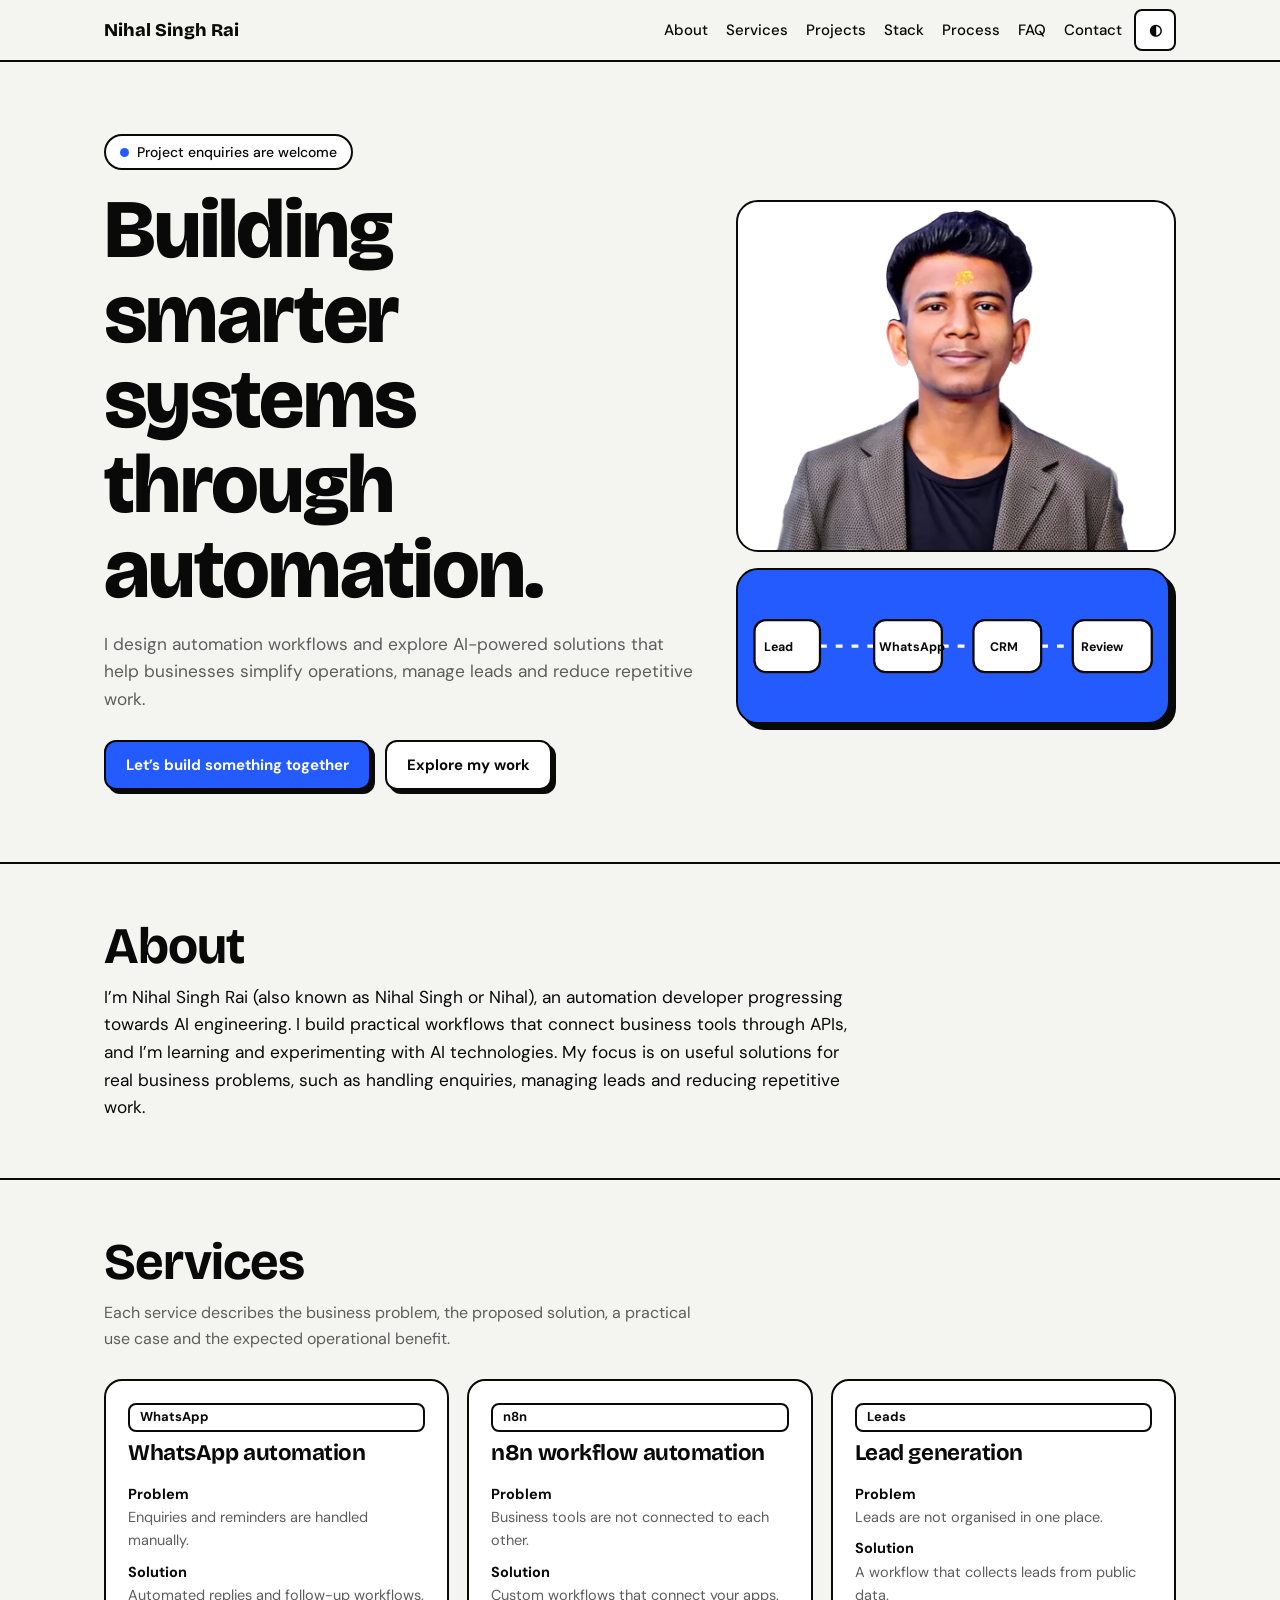
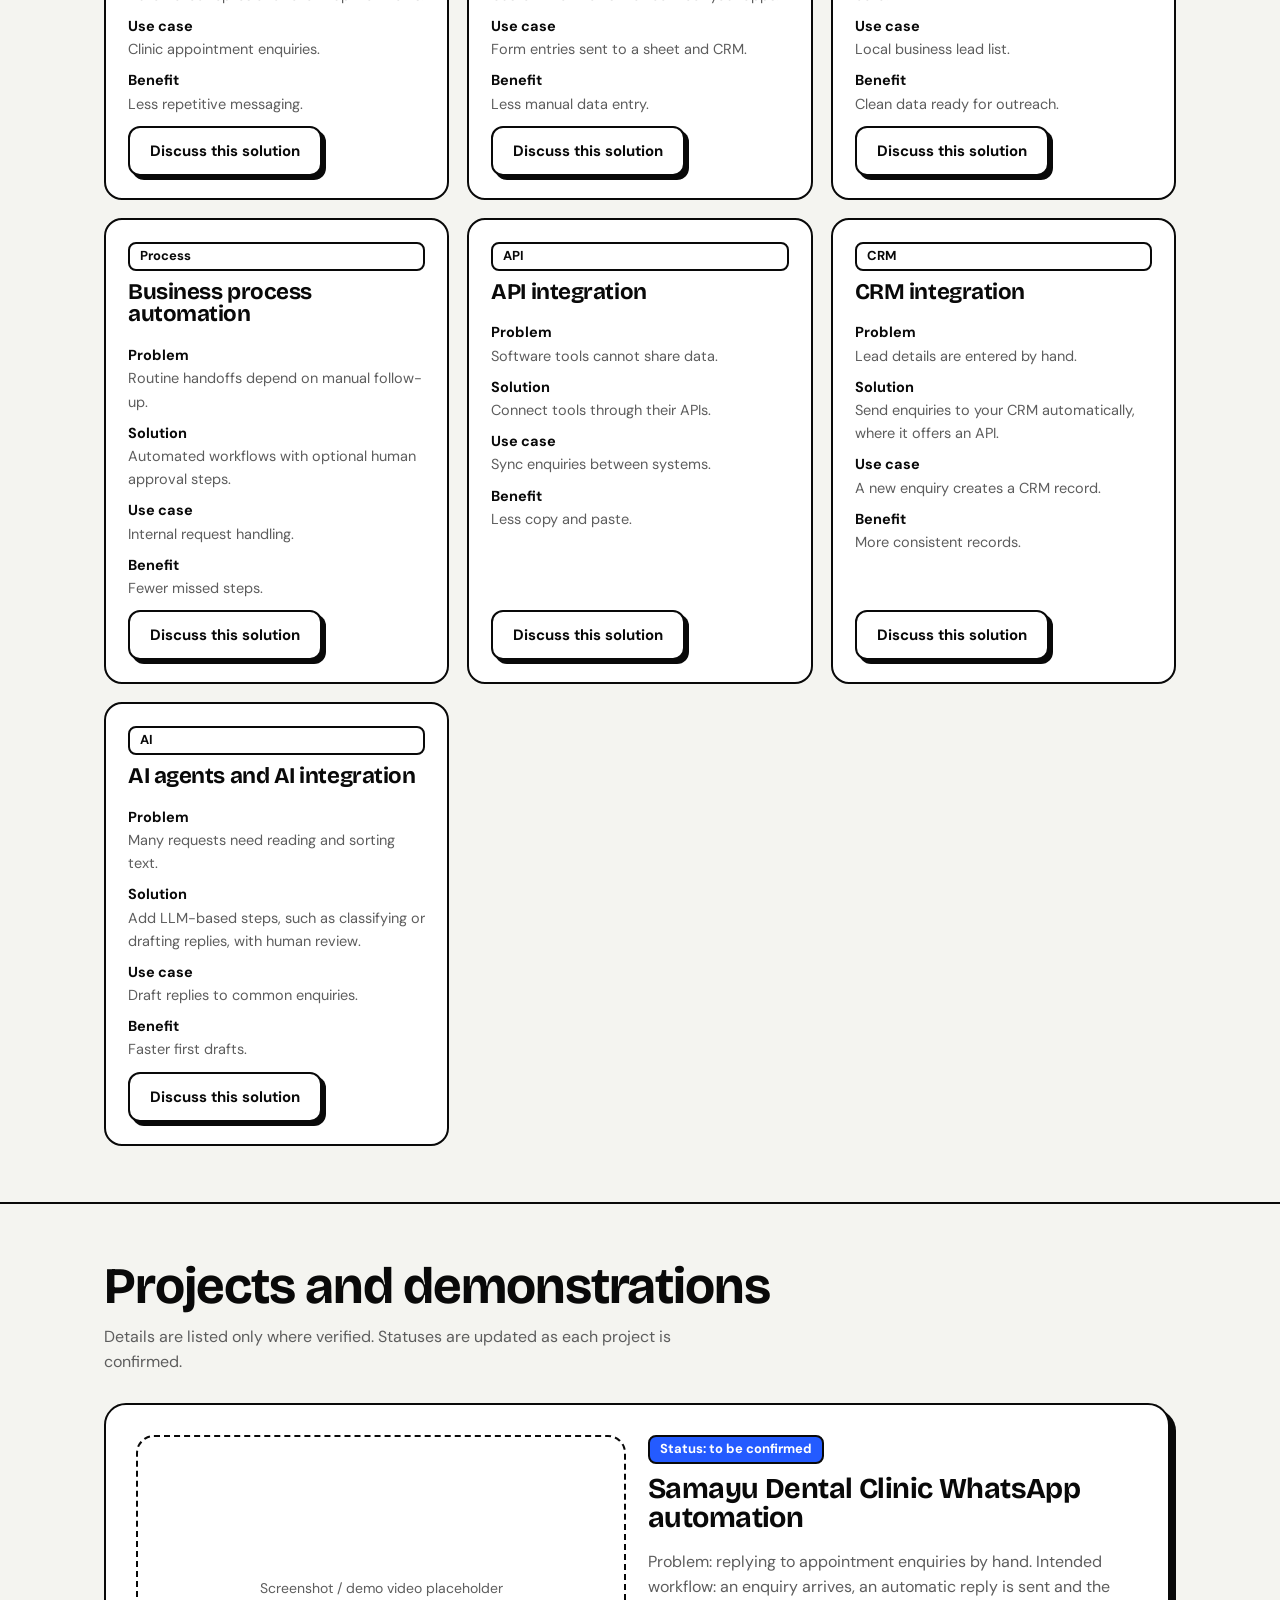
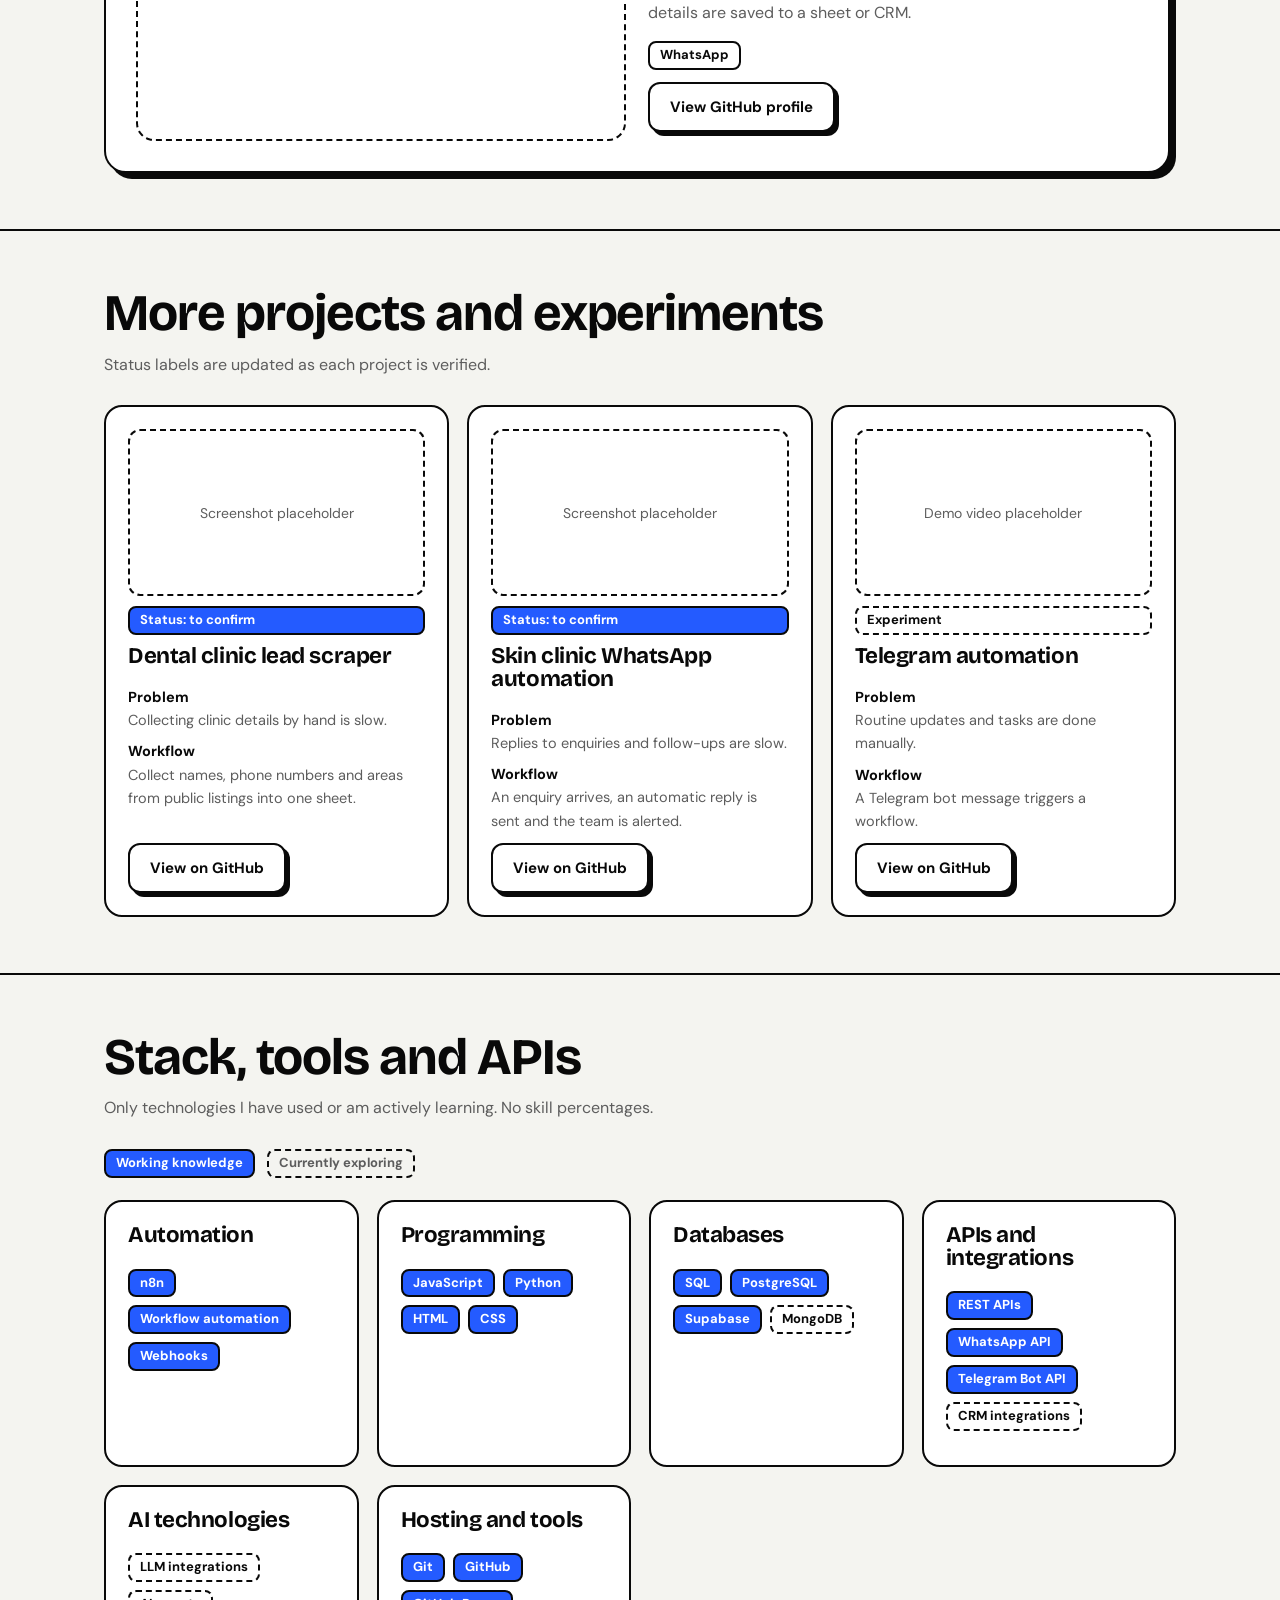
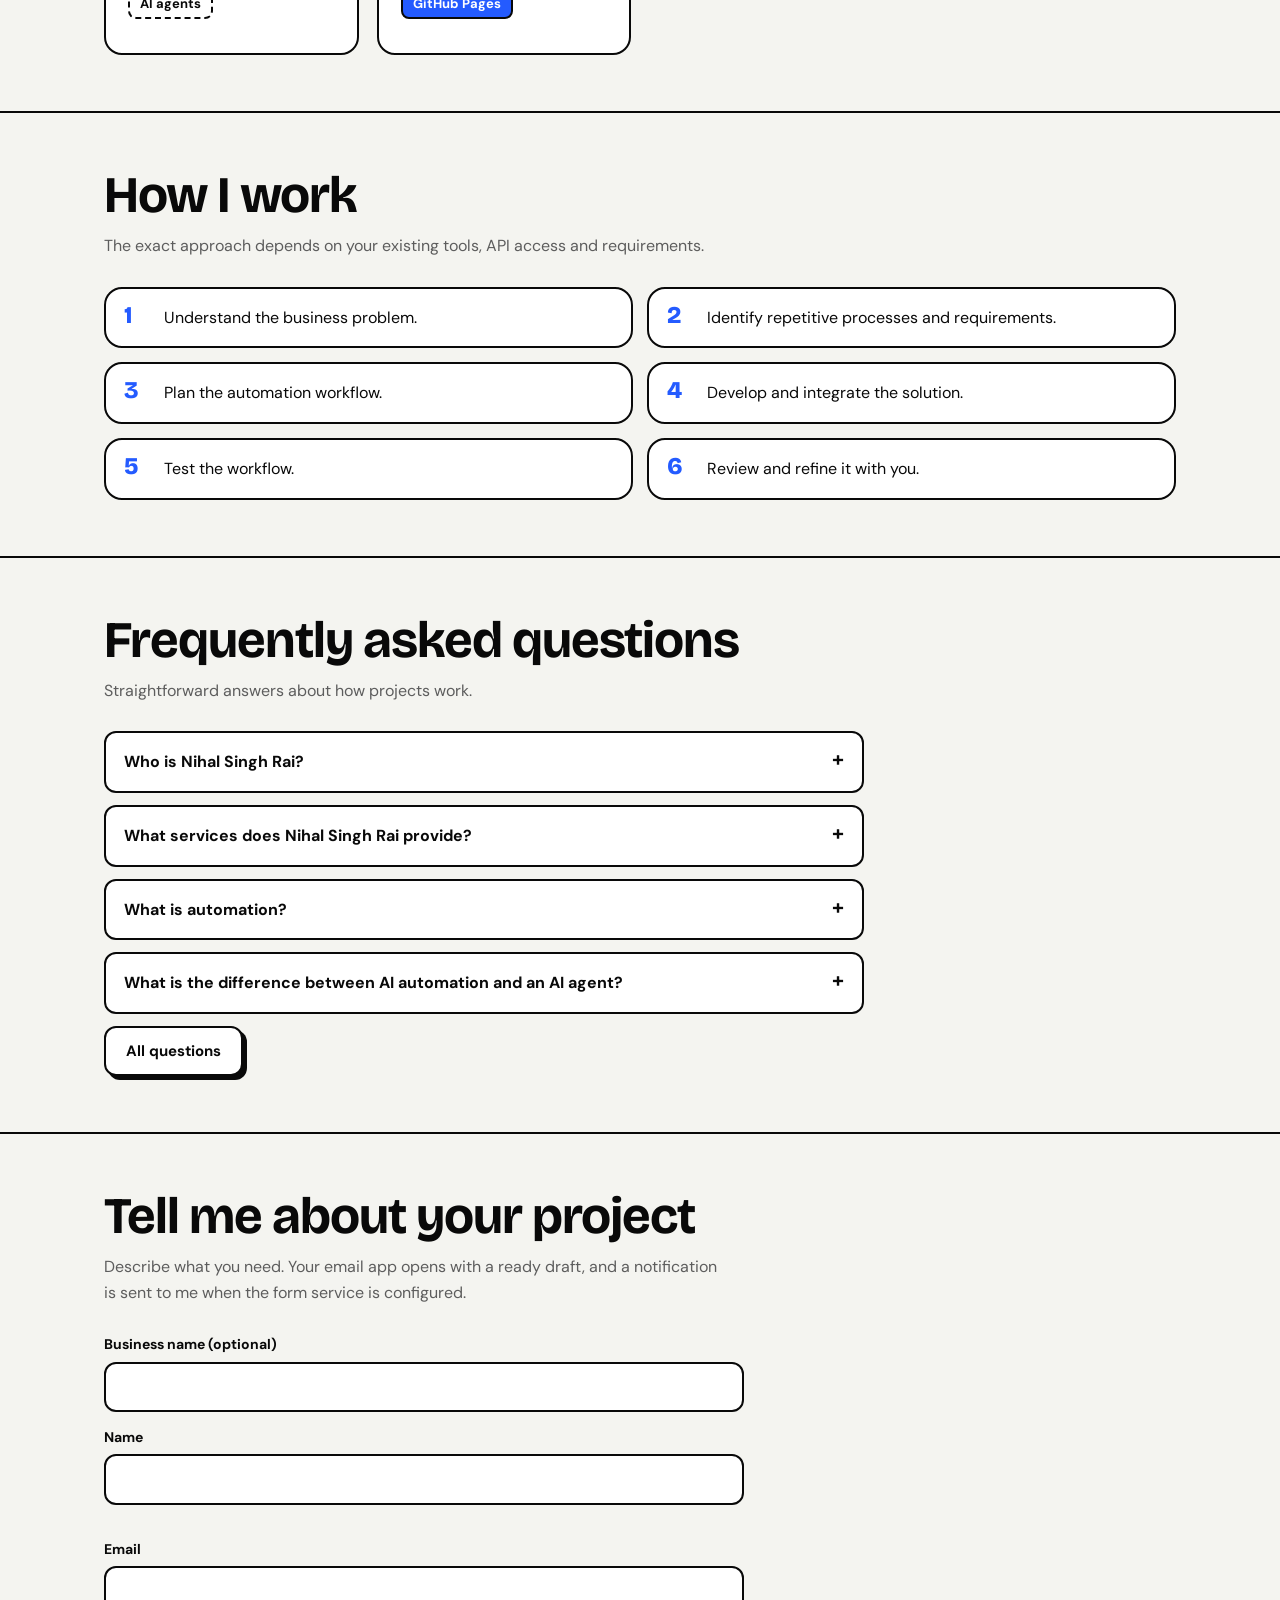
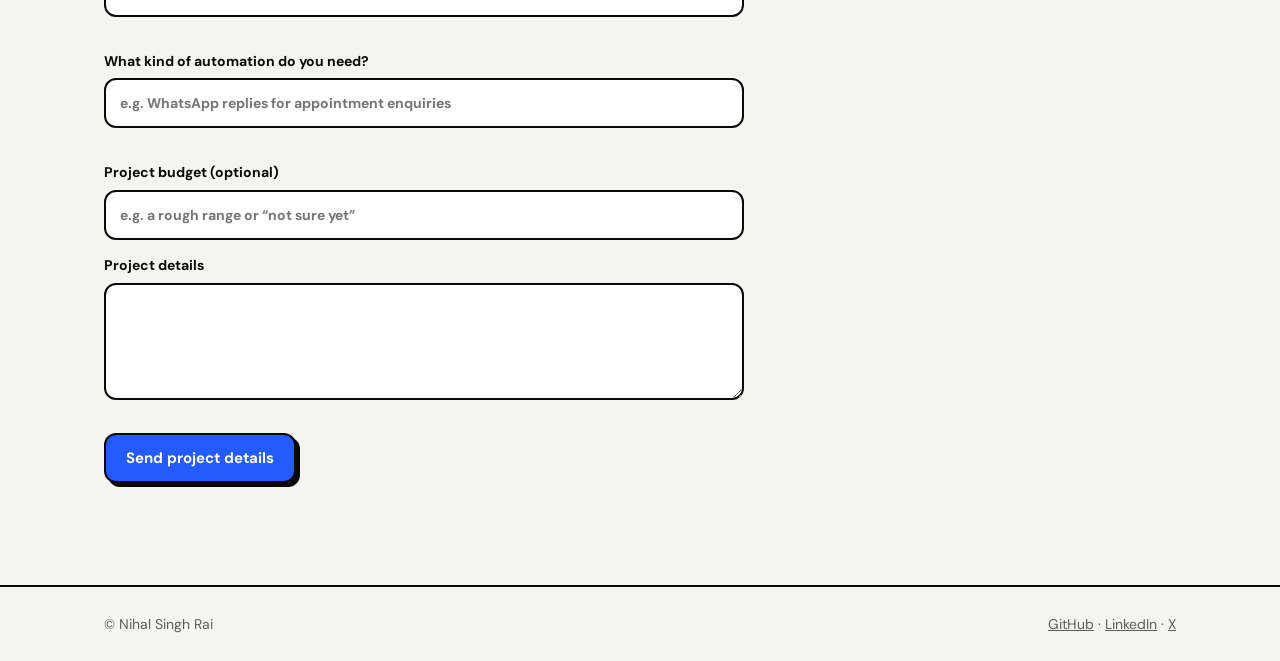
==== commit f490321c: "Fix duplicate DOCTYPE and clean HTML structure Removed duplicate DOCTYPE declaration and cleaned up " ====
--- a/index.html
+++ b/index.html
@@ -1,4 +1,4 @@
-<!DOCTYPE html><!DOCTYPE html>
+<!DOCTYPE html>
 <html lang="en">
 <head>
 <meta charset="utf-8">
@@ -319,151 +319,3 @@
 </script>
 </body>
 </html>
-
-<html lang="en">
-<head>
-<meta charset="utf-8">
-<meta name="viewport" content="width=device-width, initial-scale=1, viewport-fit=cover">
-<title>Nihal Singh Rai | Automation Developer</title>
-<meta name="description" content="Automation developer building workflows and practical AI-powered solutions that help businesses manage leads, simplify operations and reduce repetitive work.">
-<link rel="canonical" href="https://nihalsinghrai.github.io/">
-<link rel="icon" href="data:image/svg+xml,%3Csvg xmlns='http://www.w3.org/2000/svg' viewBox='0 0 100 100'%3E%3Ctext y='.9em' font-size='90'%3E%E2%9A%99%EF%B8%8F%3C/text%3E%3C/svg%3E">
-<meta property="og:type" content="website"><meta property="og:site_name" content="Nihal Singh Rai"><meta property="og:title" content="Nihal Singh Rai | Automation Developer"><meta property="og:description" content="Automation developer building workflows and practical AI-powered solutions that help businesses manage leads, simplify operations and reduce repetitive work."><meta property="og:url" content="https://nihalsinghrai.github.io/">
-<meta property="og:locale" content="en"><meta property="og:image" content="https://nihalsinghrai.github.io/nihal-singh-rai-og.jpg"><meta property="og:image:alt" content="Portrait of Nihal Singh Rai"><meta name="twitter:image" content="https://nihalsinghrai.github.io/nihal-singh-rai-og.jpg"><meta name="twitter:card" content="summary"><meta name="twitter:title" content="Nihal Singh Rai | Automation Developer"><meta name="twitter:description" content="Automation developer building workflows and practical AI-powered solutions that help businesses manage leads, simplify operations and reduce repetitive work.">
-<script type="application/ld+json">{"@context": "https://schema.org", "@graph": [{"@type": "Person", "@id": "https://nihalsinghrai.github.io/#person", "name": "Nihal Singh Rai", "jobTitle": "Automation Developer", "alternateName": ["Nihal Singh", "Nihal"], "description": "Automation developer progressing towards AI engineering, building automation workflows and practical AI-powered solutions for businesses.", "image": "https://nihalsinghrai.github.io/nihal-singh-rai-900.webp", "url": "https://nihalsinghrai.github.io/", "email": "contact.nihalsinghrai@gmail.com", "sameAs": ["https://github.com/nihalsinghrai", "https://www.linkedin.com/in/nihalsinghrai/", "https://x.com/NIHALSINGHRAI_"]}, {"@type": "WebSite", "@id": "https://nihalsinghrai.github.io/#website", "name": "Nihal Singh Rai", "url": "https://nihalsinghrai.github.io/", "publisher": {"@id": "https://nihalsinghrai.github.io/#person"}}]}</script>
-<style>
-:root{--bg:#F4F4F0;--surface:#FFFFFF;--ink:#090909;--muted:#5d5d5d;--blue:#245BFF;--onblue:#fff;--line:#090909;--r-s:8px;--r-m:12px;--r-l:18px;--r-xl:22px;
---display:"Bricolage Grotesque","Helvetica Neue",Arial,sans-serif;--body:"DM Sans","Helvetica Neue",Arial,sans-serif;
-box-sizing:border-box;padding-top:env(safe-area-inset-top,0px);padding-bottom:env(safe-area-inset-bottom,0px);color-scheme:light}
-@media (prefers-color-scheme:dark){:root:not([data-theme="light"]){--bg:#090909;--surface:#151515;--ink:#F4F4F0;--muted:#a3a3a3;--blue:#4C7BFF;--line:#F4F4F0;color-scheme:dark}}
-:root[data-theme="dark"]{--bg:#090909;--surface:#151515;--ink:#F4F4F0;--muted:#a3a3a3;--blue:#4C7BFF;--line:#F4F4F0;color-scheme:dark}
-*,*::before,*::after{box-sizing:inherit}
-html{scroll-behavior:smooth;scroll-padding-top:calc(env(safe-area-inset-top,0px) + 72px);height:100%}
-body{margin:0;background:var(--bg);color:var(--ink);font:400 16px/1.6 var(--body);transition:background .3s,color .3s;overflow-x:hidden}
-h1,h2,h3{font-family:var(--display);line-height:1.02;margin:0;letter-spacing:-.02em}
-a{color:inherit}
-:focus-visible{outline:3px solid var(--blue);outline-offset:3px}
-.wrap{max-width:1120px;margin:0 auto;padding:0 20px}
-header{position:sticky;top:env(safe-area-inset-top,0px);z-index:20;background:var(--bg);border-bottom:2px solid var(--line)}
-.bar{display:flex;align-items:center;justify-content:space-between;gap:12px;height:60px}
-.logo{font:800 18px var(--display);text-decoration:none}
-nav{display:flex;gap:18px;align-items:center}
-nav a{text-decoration:none;font-weight:500;font-size:15px}
-nav a:hover{color:var(--blue)}
-.hide-m{display:none}
-@media(min-width:760px){.hide-m{display:inline}}
-.btn{display:inline-flex;align-items:center;gap:8px;font:700 15px var(--body);padding:13px 20px;border:2px solid var(--line);border-radius:var(--r-m);background:var(--surface);color:var(--ink);text-decoration:none;cursor:pointer;box-shadow:4px 4px 0 var(--line);transition:transform .15s,box-shadow .15s}
-.btn:hover{transform:translate(2px,2px);box-shadow:2px 2px 0 var(--line)}
-.btn.primary{background:var(--blue);color:var(--onblue)}
-.icon-btn{width:42px;height:42px;padding:0;justify-content:center;box-shadow:none;border-radius:var(--r-s)}
-.status{display:inline-flex;align-items:center;gap:8px;border:2px solid var(--line);border-radius:999px;padding:5px 14px;font-size:14px;font-weight:500;background:var(--surface)}
-.dot{width:9px;height:9px;border-radius:50%;background:var(--blue)}
-.hero{padding:44px 0 56px;display:grid;gap:36px}
-@media(min-width:900px){.hero{grid-template-columns:1.15fr .85fr;align-items:center;padding:72px 0}}
-h1{font-size:clamp(2.6rem,8vw,5.2rem);font-weight:800;margin:18px 0}
-.lead{max-width:52ch;color:var(--muted);font-size:1.08rem}
-.cta{display:flex;flex-wrap:wrap;gap:14px;margin-top:26px}
-.visual{position:relative;display:grid;gap:16px}
-.photo{aspect-ratio:4/3;border:2px dashed var(--line);border-radius:var(--r-xl);display:grid;place-items:center;text-align:center;padding:16px;color:var(--muted);background:var(--surface);font-size:14px}
-.flow{border:2px solid var(--line);border-radius:var(--r-xl);background:var(--blue);color:var(--onblue);padding:16px;box-shadow:6px 6px 0 var(--line)}
-.flow svg{width:100%;height:auto;display:block}
-.flow .node{fill:var(--surface);stroke:#090909;stroke-width:2}
-.flow text{font:700 11px var(--body);fill:#090909}
-.flow .path{stroke:#fff;stroke-width:3;fill:none;stroke-dasharray:6 8;animation:dash 1.6s linear infinite}
-@keyframes dash{to{stroke-dashoffset:-28}}
-section{padding:56px 0;border-top:2px solid var(--line)}
-h2{font-size:clamp(2rem,5vw,3.2rem);margin-bottom:12px}
-.sub{color:var(--muted);max-width:56ch;margin:0 0 28px}
-.grid{display:grid;gap:18px}
-@media(min-width:760px){.grid.three{grid-template-columns:repeat(3,1fr)}}
-.card{border:2px solid var(--line);border-radius:var(--r-l);background:var(--surface);padding:22px;display:flex;flex-direction:column;gap:10px}
-.card h3{font-size:1.4rem}
-.card dl{margin:0;font-size:14.5px}
-.card dt{font-weight:700;margin-top:8px}
-.card dd{margin:0;color:var(--muted)}
-.card .btn{margin-top:auto;align-self:flex-start}
-.tag{display:inline-block;border:2px solid var(--line);border-radius:var(--r-s);padding:2px 10px;font-size:13px;font-weight:700}
-.tag.blue{background:var(--blue);color:var(--onblue)}
-.case{display:grid;gap:22px;border:2px solid var(--line);border-radius:var(--r-xl);background:var(--surface);padding:22px;box-shadow:6px 6px 0 var(--line)}
-@media(min-width:900px){.case{grid-template-columns:1fr 1fr;padding:30px}}
-.shot{aspect-ratio:16/10;border:2px dashed var(--line);border-radius:var(--r-l);display:grid;place-items:center;color:var(--muted);font-size:14px;text-align:center;padding:12px}
-.chips{display:flex;flex-wrap:wrap;gap:8px;margin:12px 0}
-form{display:grid;gap:14px;max-width:640px}
-label{font-weight:700;font-size:14px;display:grid;gap:6px}
-input,select,textarea{font:inherit;color:var(--ink);background:var(--surface);border:2px solid var(--line);border-radius:var(--r-m);padding:12px 14px;width:100%}
-.err{color:#d6291f;font-weight:500;font-size:13px;min-height:1em}
-@media(prefers-color-scheme:dark){:root:not([data-theme="light"]) .err{color:#ff7a70}}
-:root[data-theme="dark"] .err{color:#ff7a70}
-#msg{font-weight:500}
-footer{border-top:2px solid var(--line);padding:26px 0;color:var(--muted);font-size:14px}
-footer .wrap{display:flex;flex-wrap:wrap;gap:16px;justify-content:space-between}
-.note{background:var(--blue);color:var(--onblue);text-align:center;font-size:13px;padding:6px 12px}
-.bar{height:auto;min-height:60px;padding:8px 0;flex-wrap:wrap}
-nav{flex:1;justify-content:flex-end;overflow-x:auto;white-space:nowrap;scrollbar-width:none}
-nav::-webkit-scrollbar{display:none}
-@media(max-width:759px){.logo{order:1;margin-right:auto}#theme{order:2}nav{order:3;flex:1 1 100%;justify-content:flex-start}}
-.stack{display:grid;gap:18px;grid-template-columns:repeat(auto-fit,minmax(230px,1fr))}
-.tag.exp{border-style:dashed}
-.legend{display:flex;flex-wrap:wrap;gap:12px;align-items:center;font-size:14px;color:var(--muted);margin-bottom:22px}
-.card .shot{aspect-ratio:16/9;border-radius:var(--r-m)}
-details{border:2px solid var(--line);border-radius:var(--r-m);background:var(--surface);padding:0 18px;margin-bottom:12px;max-width:760px}
-summary{cursor:pointer;font-weight:700;padding:16px 0;list-style:none;display:flex;justify-content:space-between;gap:12px}
-summary::-webkit-details-marker{display:none}
-summary::after{content:"+";font-size:1.3rem;line-height:1}
-details[open] summary::after{content:"−"}
-details p{margin:0 0 16px;color:var(--muted)}
-.wrap{padding-left:max(24px,env(safe-area-inset-left,0px));padding-right:max(24px,env(safe-area-inset-right,0px))}
-.note{padding-left:max(16px,env(safe-area-inset-left,0px));padding-right:max(16px,env(safe-area-inset-right,0px))}
-.hero>*,.grid>*,.case>*,.stack>*,.visual>*{min-width:0}
-.photo,.shot,.card,.case,details,.lead,.sub,h1,h2,h3{overflow-wrap:anywhere}
-.btn{max-width:100%;white-space:normal;text-align:left}
-.flow{padding:14px 12px}
-.case,.flow{margin-right:6px}
-@media(max-width:420px){h1{font-size:2.35rem}.card,.case{padding:18px}.btn{padding:12px 16px}}
-@media(prefers-reduced-motion:reduce){*{animation:none!important;transition:none!important;scroll-behavior:auto!important}}
-.portrait{margin:0;border:2px solid var(--line);border-radius:var(--r-xl);background:var(--surface);overflow:hidden;aspect-ratio:5/4}
-.portrait img{width:100%;height:100%;object-fit:cover;object-position:center 12%;display:block}
-.t2{font-size:clamp(2.2rem,6vw,3.6rem);margin:0 0 12px}
-.about p{max-width:62ch;font-size:1.08rem;margin:0}
-.steps{list-style:none;counter-reset:s;padding:0;margin:0;display:grid;gap:14px}
-@media(min-width:760px){.steps{grid-template-columns:repeat(2,1fr)}}
-.steps li{counter-increment:s;border:2px solid var(--line);border-radius:var(--r-l);background:var(--surface);padding:16px 18px 16px 58px;position:relative}
-.steps li::before{content:counter(s);position:absolute;left:18px;top:12px;font:800 1.5rem var(--display);color:var(--blue)}
-.hp{position:absolute;left:-9999px}
-.crumb{font-size:14px;color:var(--muted);margin:28px 0 14px}
-
-</style>
-<link rel="preconnect" href="https://fonts.googleapis.com">
-<link rel="preconnect" href="https://fonts.gstatic.com" crossorigin>
-<link rel="preload" as="style" href="https://fonts.googleapis.com/css2?family=Bricolage+Grotesque:wght@500;700;800&family=DM+Sans:wght@400;500;700&display=swap" onload="this.onload=null;this.rel='stylesheet'"><noscript><link rel="stylesheet" href="https://fonts.googleapis.com/css2?family=Bricolage+Grotesque:wght@500;700;800&family=DM+Sans:wght@400;500;700&display=swap"></noscript>
-</head>
-<body>
-<header>
-<div class="wrap bar">
-<a class="logo" href="#top">Nihal Singh Rai</a>
-<nav aria-label="Main">
-<a href="#about">About</a>
-<a href="#services">Services</a>
-<a href="#projects">Projects</a>
-<a href="#stack">Stack</a>
-<a href="#process">Process</a>
-<a href="#faq">FAQ</a>
-<a href="#contact">Contact</a>
-</nav>
-<button class="btn icon-btn" id="theme" type="button" aria-label="Switch to dark theme">◐</button>
-</div>
-</header>
-<main id="top">
-<div class="wrap">
-<div class="hero">
-<div>
-<span class="status"><span class="dot" aria-hidden="true"></span>Project enquiries are welcome</span>
-<h1>Building smarter systems through automation.</h1>
-<p class="lead">I design automation workflows and explore AI-powered solutions that help businesses simplify operations, manage leads and reduce repetitive work.</p>
-<div class="cta">
-<a class="btn primary" href="#contact">Let’s build something together</a>
-<a class="btn" href="#projects">Explore my work</a>
-</div>
-</div>
-<div class="visual">
-<figure class="portrait"><img src="[data-uri]
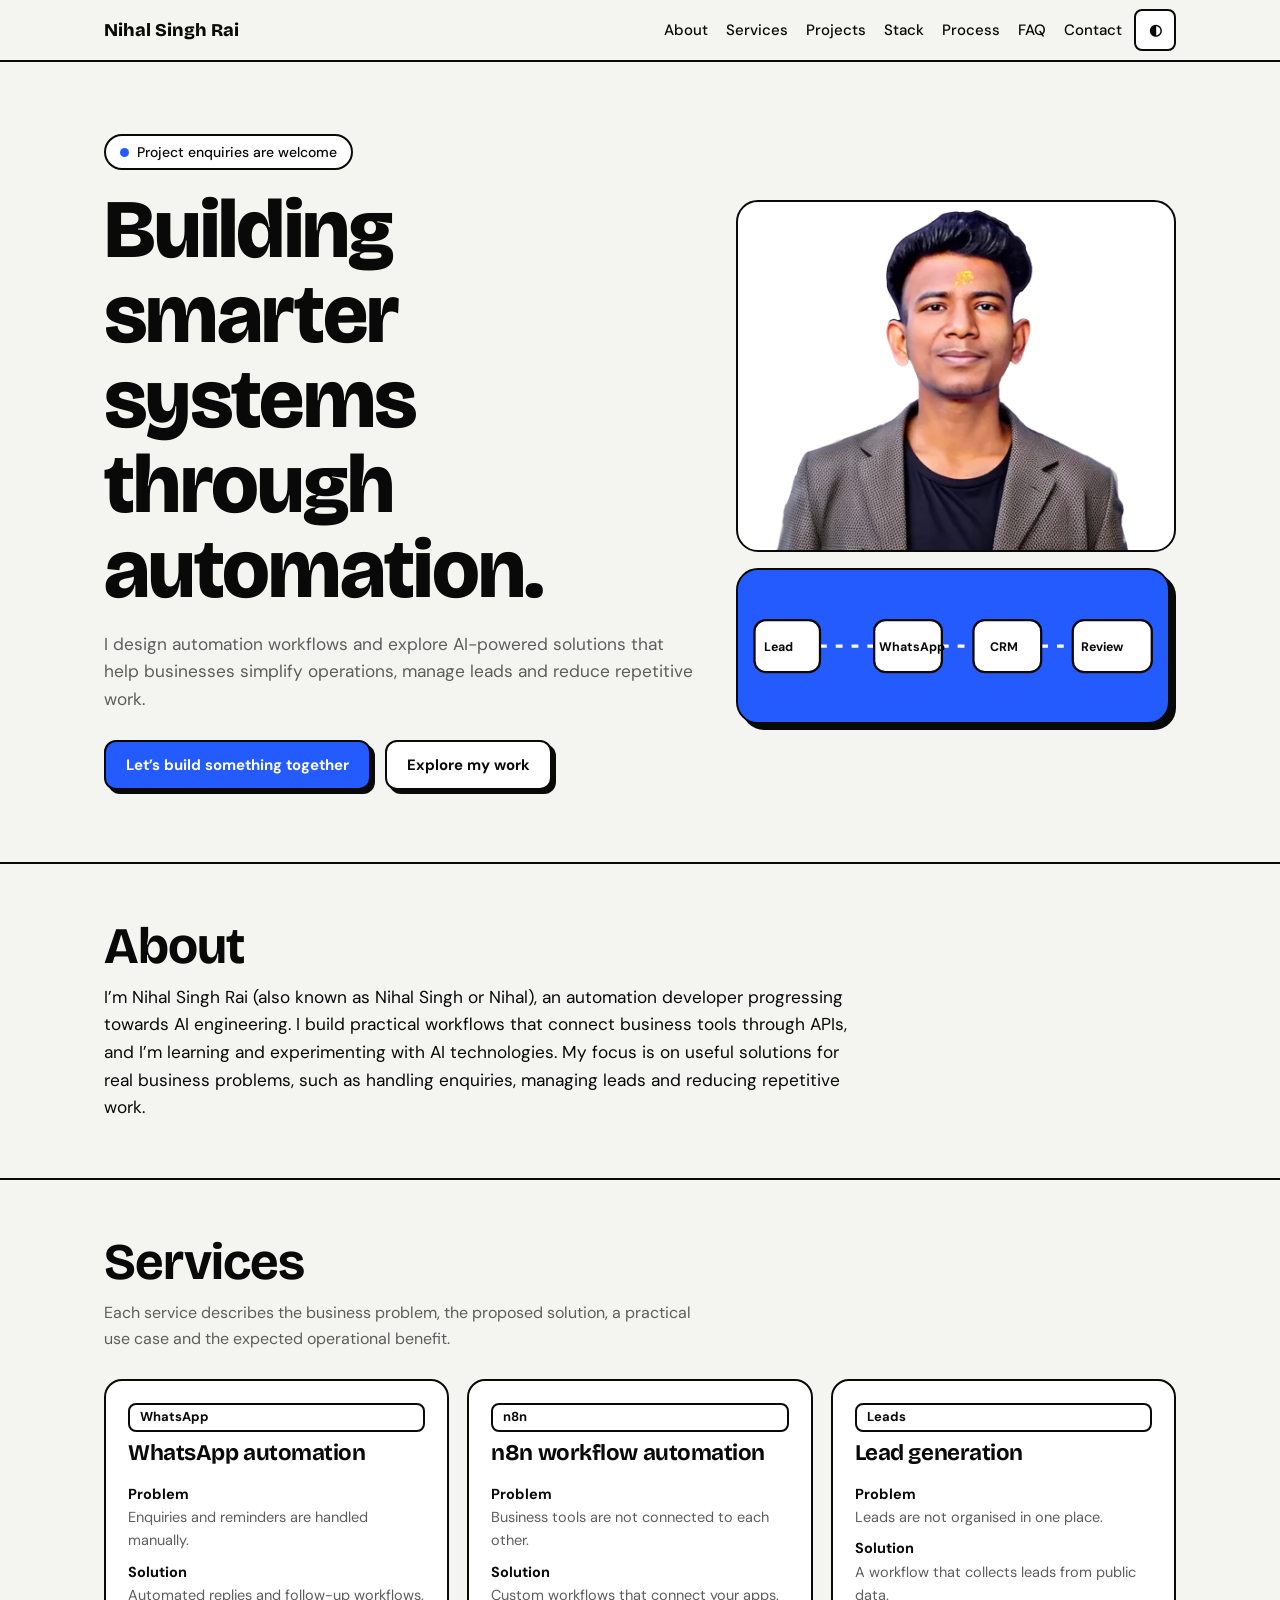
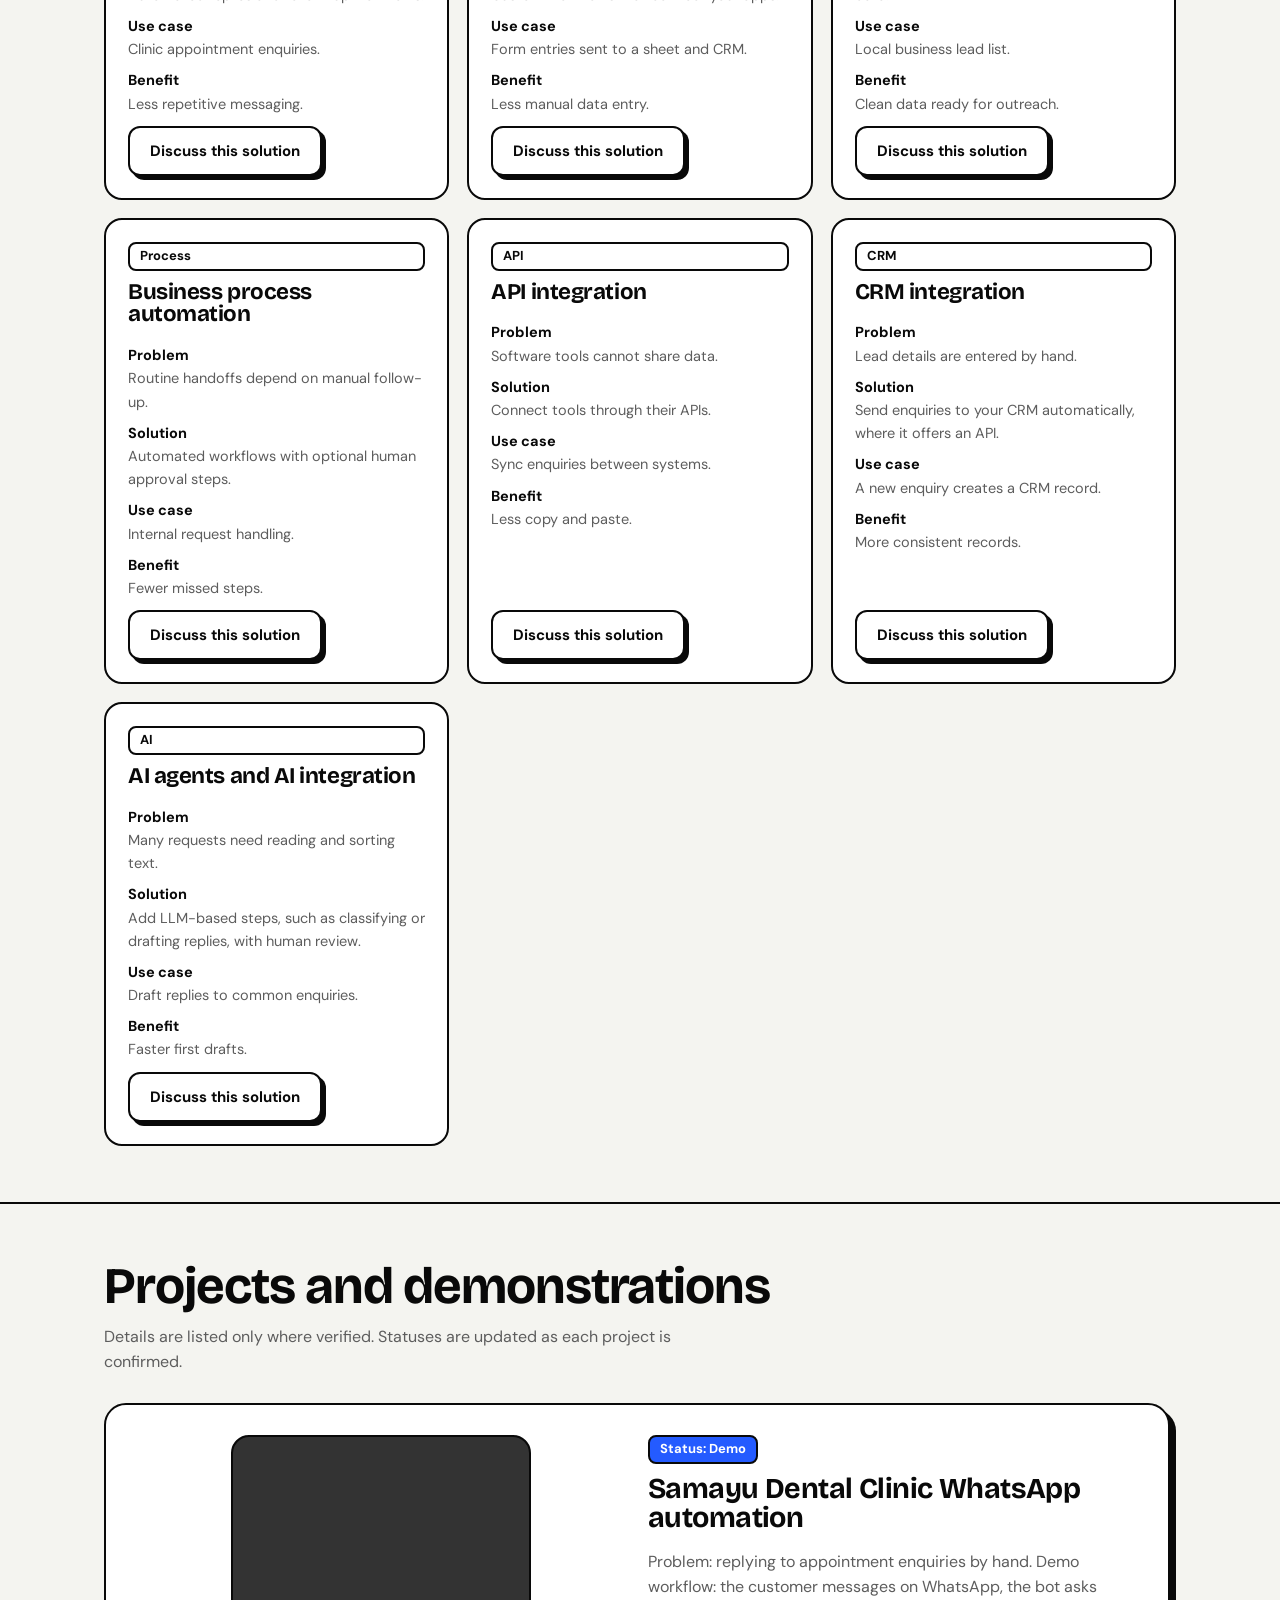
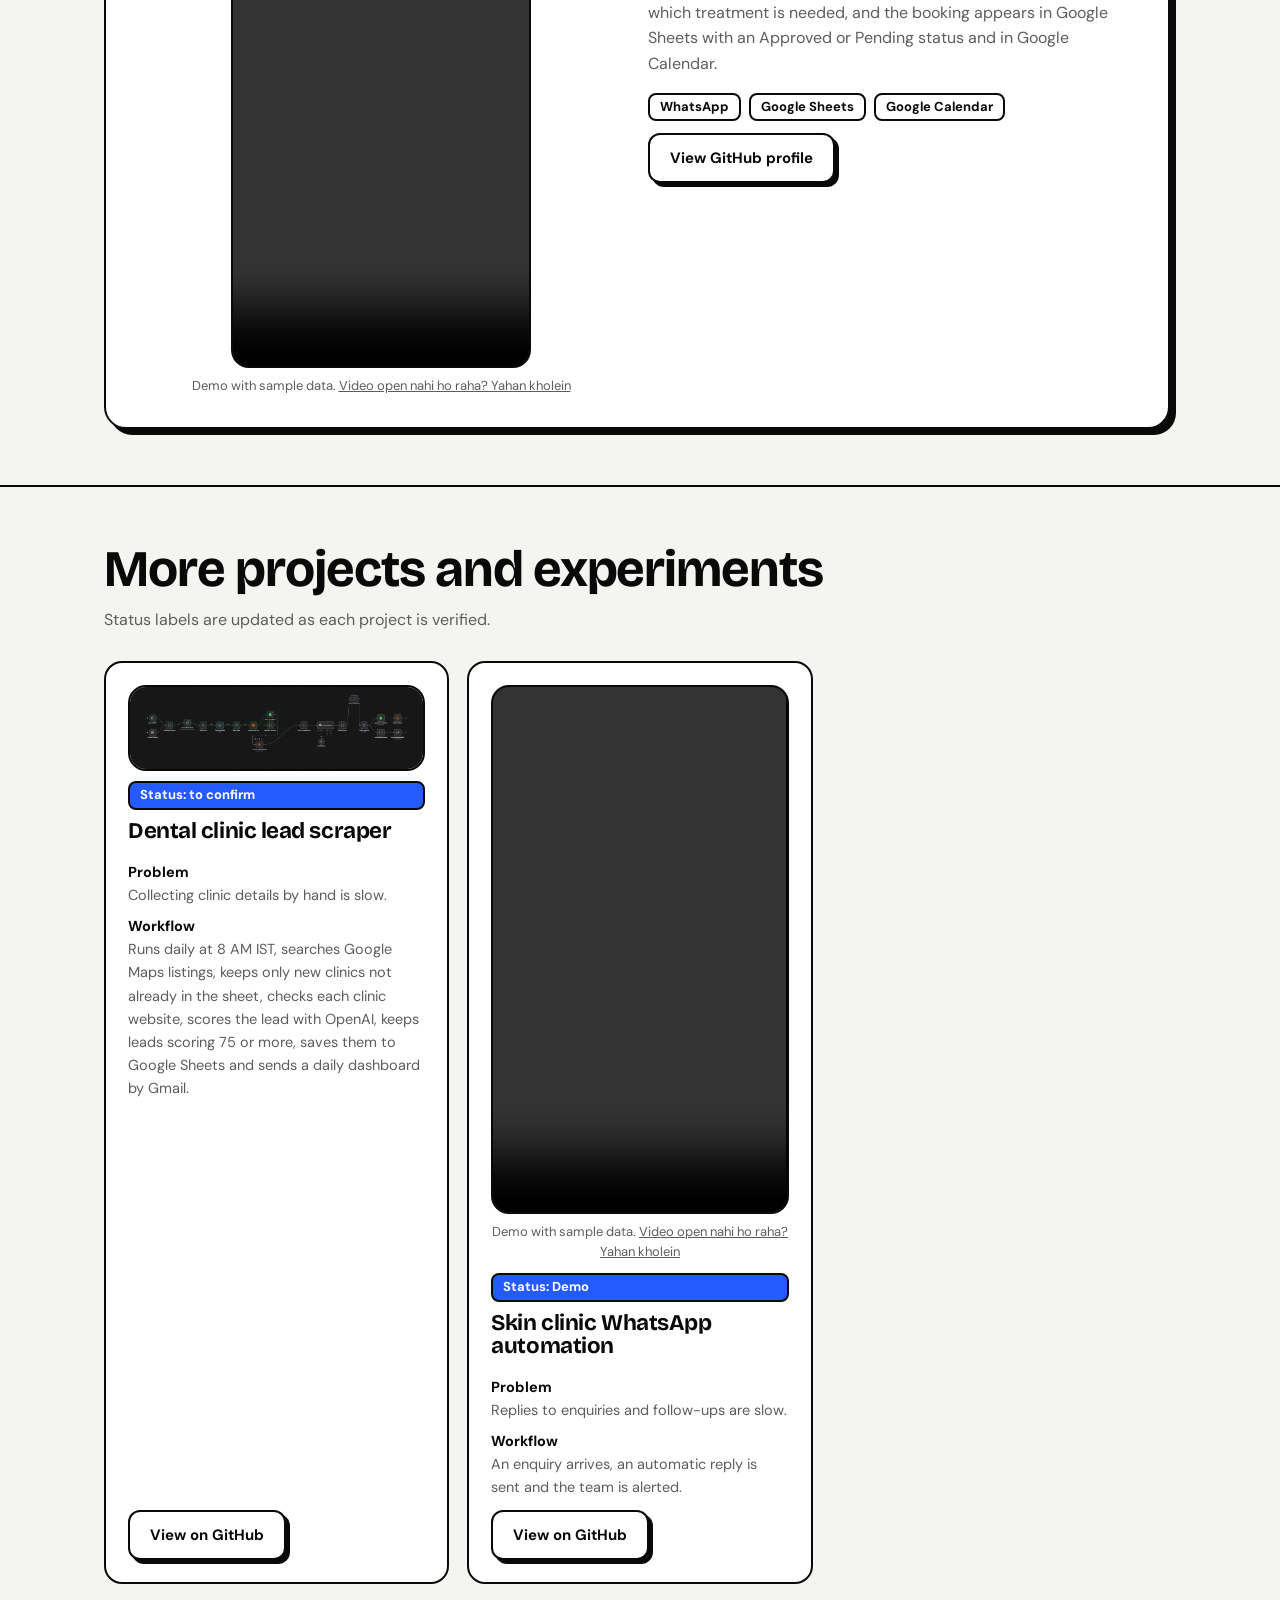
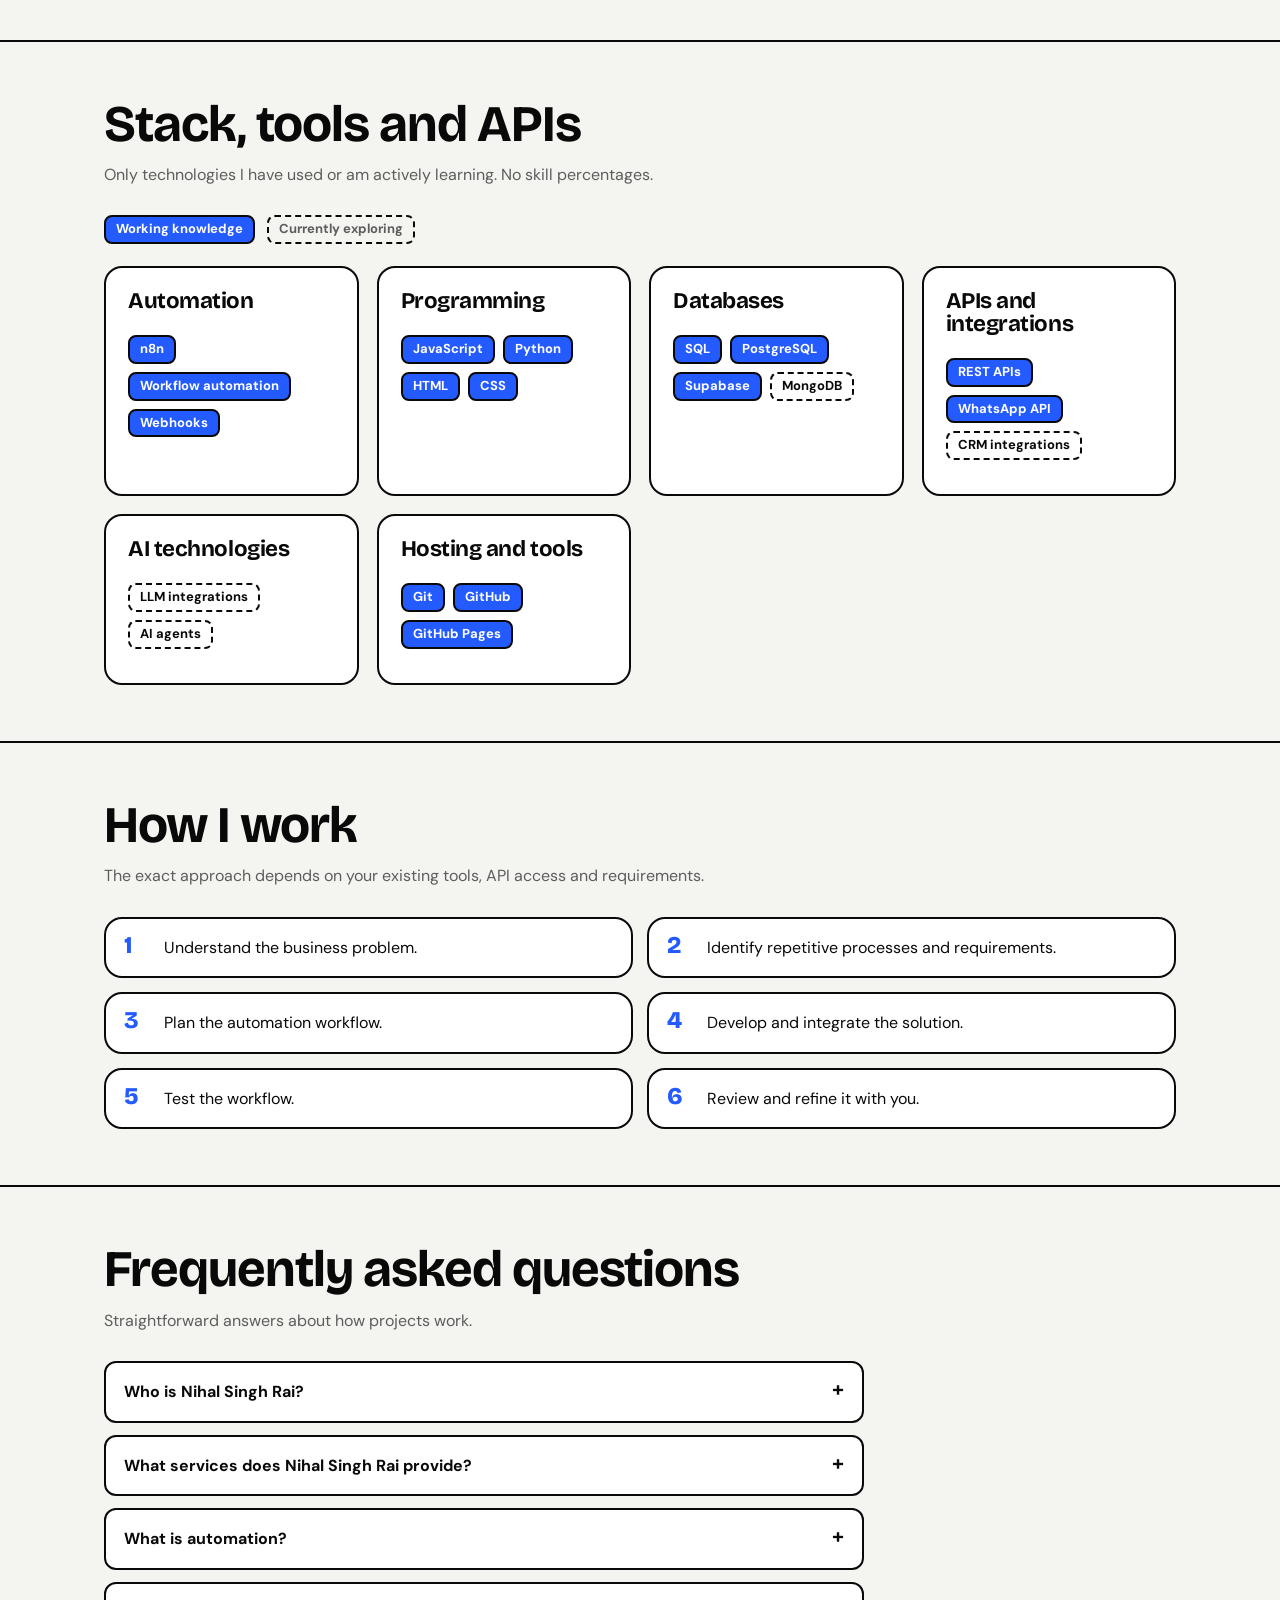
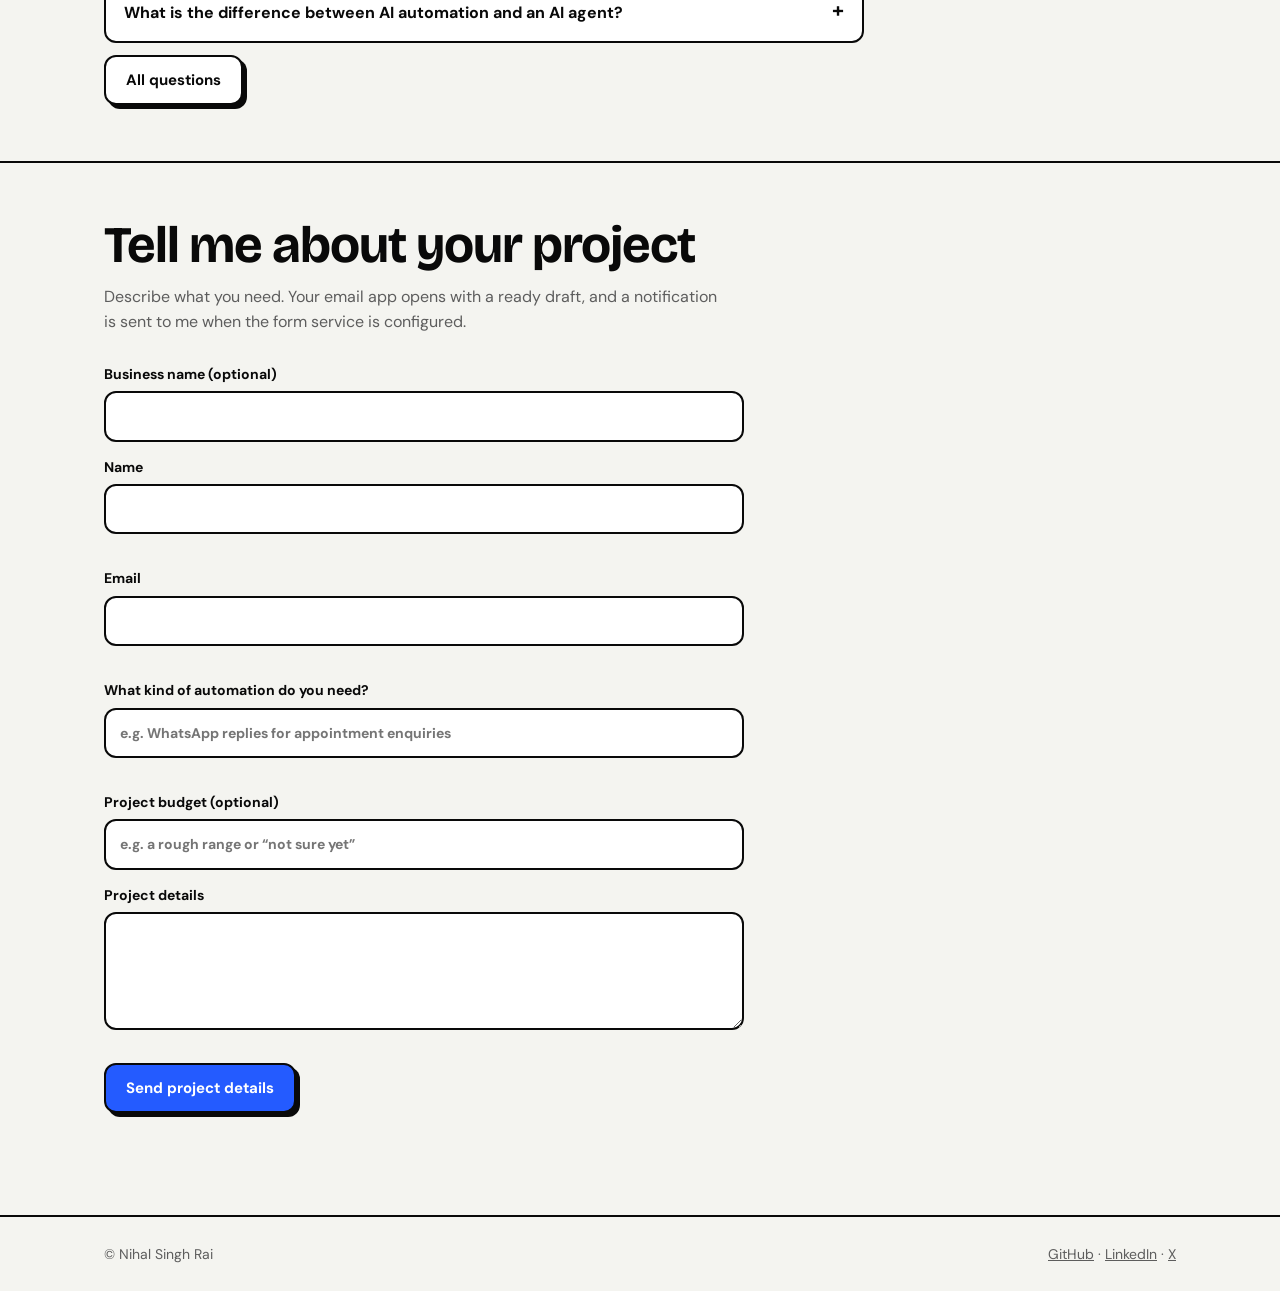
==== commit 860a18e9: "Add files via upload" ====
--- a/index.html
+++ b/index.html
@@ -111,6 +111,9 @@
 .hp{position:absolute;left:-9999px}
 .crumb{font-size:14px;color:var(--muted);margin:28px 0 14px}
 
+.vid{display:block;width:100%;max-width:300px;height:auto;aspect-ratio:9/16;background:#000;border:2px solid var(--line);border-radius:var(--r-l);margin:0 auto}
+.wf{display:block;width:100%;height:auto;border:2px solid var(--line);border-radius:var(--r-l);background:#fff}
+.media-note{font-size:13px;color:var(--muted);text-align:center;margin:8px 0 0}
 </style>
 <link rel="preconnect" href="https://fonts.googleapis.com">
 <link rel="preconnect" href="https://fonts.gstatic.com" crossorigin>
@@ -205,12 +208,12 @@
 <h2>Projects and demonstrations</h2>
 <p class="sub">Details are listed only where verified. Statuses are updated as each project is confirmed.</p>
 <article class="case">
-<div class="shot" role="img" aria-label="Placeholder for project screenshot or demo video">Screenshot / demo video placeholder</div>
+<div><video class="vid" src="dental-demo.mp4" controls playsinline preload="metadata" aria-label="Demo: Samayu Dental Clinic WhatsApp appointment booking, with sample data"></video><p class="media-note">Demo with sample data. <a href="dental-demo.mp4">Video open nahi ho raha? Yahan kholein</a></p></div>
 <div>
-<span class="tag blue">Status: to be confirmed</span>
+<span class="tag blue">Status: Demo</span>
 <h3 style="font-size:1.8rem;margin-top:10px">Samayu Dental Clinic WhatsApp automation</h3>
-<p style="color:var(--muted)">Problem: replying to appointment enquiries by hand. Intended workflow: an enquiry arrives, an automatic reply is sent and the details are saved to a sheet or CRM.</p>
-<div class="chips"><span class="tag">WhatsApp</span></div>
+<p style="color:var(--muted)">Problem: replying to appointment enquiries by hand. Demo workflow: the customer messages on WhatsApp, the bot asks which treatment is needed, and the booking appears in Google Sheets with an Approved or Pending status and in Google Calendar.</p>
+<div class="chips"><span class="tag">WhatsApp</span><span class="tag">Google Sheets</span><span class="tag">Google Calendar</span></div>
 <a class="btn" href="https://github.com/nihalsinghrai" rel="noopener">View GitHub profile</a>
 </div>
 </article>
@@ -220,15 +223,13 @@
 <h2>More projects and experiments</h2>
 <p class="sub">Status labels are updated as each project is verified.</p>
 <div class="grid three">
-<article class="card"><div class="shot" role="img" aria-label="Placeholder for project screenshot">Screenshot placeholder</div><span class="tag blue">Status: to confirm</span><h3>Dental clinic lead scraper</h3>
-<dl><dt>Problem</dt><dd>Collecting clinic details by hand is slow.</dd><dt>Workflow</dt><dd>Collect names, phone numbers and areas from public listings into one sheet.</dd></dl>
+<article class="card"><img class="wf" src="lead-scraper-workflow.png" alt="n8n workflow for the dental lead scraper: daily schedule, Google Maps search, filtering, website check, AI lead scoring, Google Sheets and a Gmail dashboard" loading="lazy" width="993" height="278"><span class="tag blue">Status: to confirm</span><h3>Dental clinic lead scraper</h3>
+<dl><dt>Problem</dt><dd>Collecting clinic details by hand is slow.</dd><dt>Workflow</dt><dd>Runs daily at 8 AM IST, searches Google Maps listings, keeps only new clinics not already in the sheet, checks each clinic website, scores the lead with OpenAI, keeps leads scoring 75 or more, saves them to Google Sheets and sends a daily dashboard by Gmail.</dd></dl>
 <a class="btn" href="https://github.com/nihalsinghrai" rel="noopener">View on GitHub</a></article>
-<article class="card"><div class="shot" role="img" aria-label="Placeholder for project screenshot">Screenshot placeholder</div><span class="tag blue">Status: to confirm</span><h3>Skin clinic WhatsApp automation</h3>
+<article class="card"><div><video class="vid" src="skin-demo.mp4" controls playsinline preload="metadata" aria-label="Demo: Samayu Skin Clinic WhatsApp appointment booking, with sample data"></video><p class="media-note">Demo with sample data. <a href="skin-demo.mp4">Video open nahi ho raha? Yahan kholein</a></p></div><span class="tag blue">Status: Demo</span><h3>Skin clinic WhatsApp automation</h3>
 <dl><dt>Problem</dt><dd>Replies to enquiries and follow-ups are slow.</dd><dt>Workflow</dt><dd>An enquiry arrives, an automatic reply is sent and the team is alerted.</dd></dl>
 <a class="btn" href="https://github.com/nihalsinghrai" rel="noopener">View on GitHub</a></article>
-<article class="card"><div class="shot" role="img" aria-label="Placeholder for demo video">Demo video placeholder</div><span class="tag exp">Experiment</span><h3>Telegram automation</h3>
-<dl><dt>Problem</dt><dd>Routine updates and tasks are done manually.</dd><dt>Workflow</dt><dd>A Telegram bot message triggers a workflow.</dd></dl>
-<a class="btn" href="https://github.com/nihalsinghrai" rel="noopener">View on GitHub</a></article>
+
 </div>
 </div></section>
 
@@ -240,7 +241,7 @@
 <div class="card"><h3>Automation</h3><div class="chips"><span class="tag blue">n8n</span><span class="tag blue">Workflow automation</span><span class="tag blue">Webhooks</span></div></div>
 <div class="card"><h3>Programming</h3><div class="chips"><span class="tag blue">JavaScript</span><span class="tag blue">Python</span><span class="tag blue">HTML</span><span class="tag blue">CSS</span></div></div>
 <div class="card"><h3>Databases</h3><div class="chips"><span class="tag blue">SQL</span><span class="tag blue">PostgreSQL</span><span class="tag blue">Supabase</span><span class="tag exp">MongoDB</span></div></div>
-<div class="card"><h3>APIs and integrations</h3><div class="chips"><span class="tag blue">REST APIs</span><span class="tag blue">WhatsApp API</span><span class="tag blue">Telegram Bot API</span><span class="tag exp">CRM integrations</span></div></div>
+<div class="card"><h3>APIs and integrations</h3><div class="chips"><span class="tag blue">REST APIs</span><span class="tag blue">WhatsApp API</span><span class="tag exp">CRM integrations</span></div></div>
 <div class="card"><h3>AI technologies</h3><div class="chips"><span class="tag exp">LLM integrations</span><span class="tag exp">AI agents</span></div></div>
 <div class="card"><h3>Hosting and tools</h3><div class="chips"><span class="tag blue">Git</span><span class="tag blue">GitHub</span><span class="tag blue">GitHub Pages</span></div></div>
 </div>
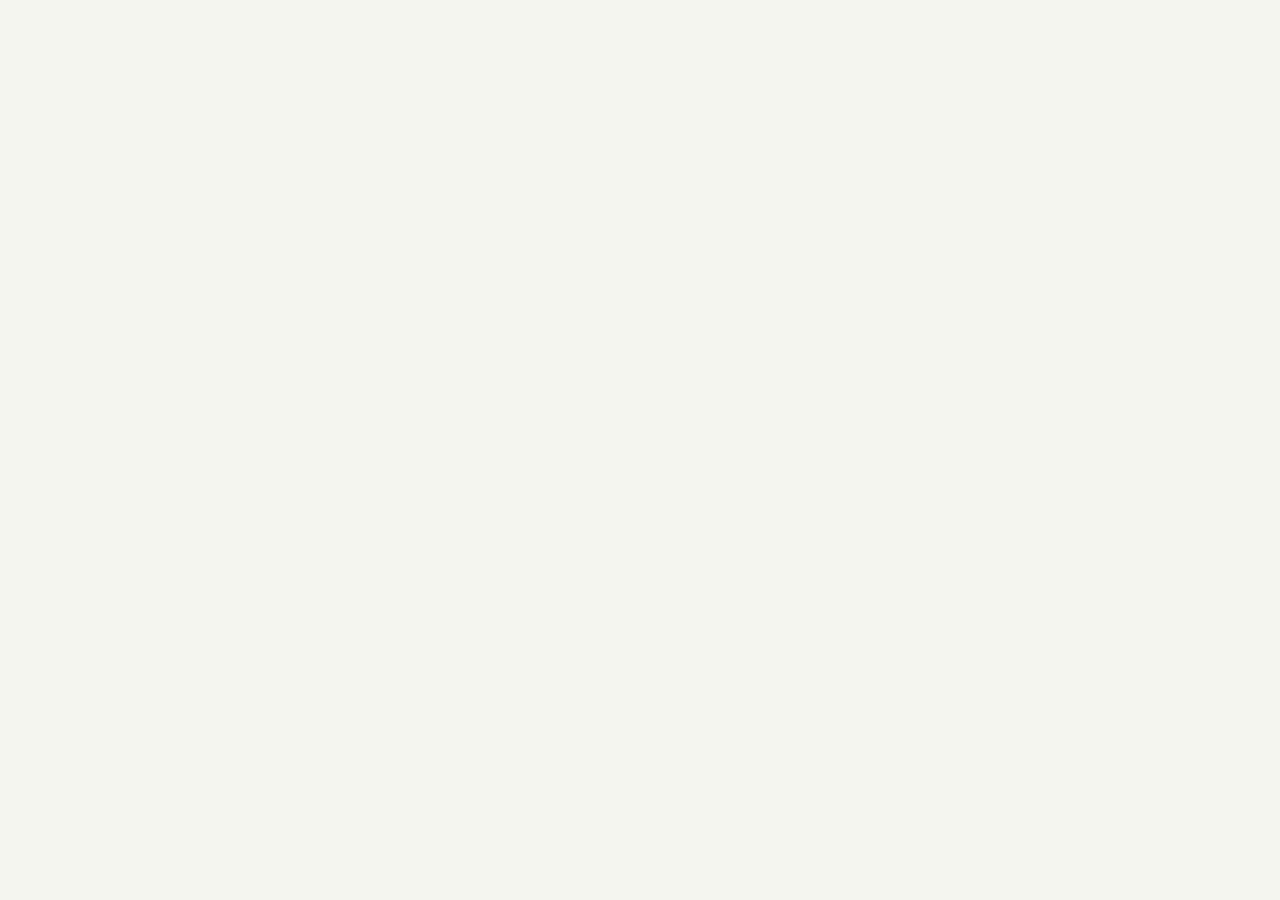
==== commit 724883a8: "Update index.html" ====
--- a/index.html
+++ b/index.html
@@ -11,312 +11,29 @@
 <meta property="og:locale" content="en"><meta property="og:image" content="https://nihalsinghrai.github.io/nihal-singh-rai-og.jpg"><meta property="og:image:alt" content="Portrait of Nihal Singh Rai"><meta name="twitter:image" content="https://nihalsinghrai.github.io/nihal-singh-rai-og.jpg"><meta name="twitter:card" content="summary"><meta name="twitter:title" content="Nihal Singh Rai | Automation Developer"><meta name="twitter:description" content="Automation developer building workflows and practical AI-powered solutions that help businesses manage leads, simplify operations and reduce repetitive work.">
 <script type="application/ld+json">{"@context": "https://schema.org", "@graph": [{"@type": "Person", "@id": "https://nihalsinghrai.github.io/#person", "name": "Nihal Singh Rai", "jobTitle": "Automation Developer", "alternateName": ["Nihal Singh", "Nihal"], "description": "Automation developer progressing towards AI engineering, building automation workflows and practical AI-powered solutions for businesses.", "image": "https://nihalsinghrai.github.io/nihal-singh-rai-900.webp", "url": "https://nihalsinghrai.github.io/", "email": "contact.nihalsinghrai@gmail.com", "sameAs": ["https://github.com/nihalsinghrai", "https://www.linkedin.com/in/nihalsinghrai/", "https://x.com/NIHALSINGHRAI_"]}, {"@type": "WebSite", "@id": "https://nihalsinghrai.github.io/#website", "name": "Nihal Singh Rai", "url": "https://nihalsinghrai.github.io/", "publisher": {"@id": "https://nihalsinghrai.github.io/#person"}}]}</script>
 <style>
-:root{--bg:#F4F4F0;--surface:#FFFFFF;--ink:#090909;--muted:#5d5d5d;--blue:#245BFF;--onblue:#fff;--line:#090909;--r-s:8px;--r-m:12px;--r-l:18px;--r-xl:22px;
---display:"Bricolage Grotesque","Helvetica Neue",Arial,sans-serif;--body:"DM Sans","Helvetica Neue",Arial,sans-serif;
-box-sizing:border-box;padding-top:env(safe-area-inset-top,0px);padding-bottom:env(safe-area-inset-bottom,0px);color-scheme:light}
-@media (prefers-color-scheme:dark){:root:not([data-theme="light"]){--bg:#090909;--surface:#151515;--ink:#F4F4F0;--muted:#a3a3a3;--blue:#4C7BFF;--line:#F4F4F0;color-scheme:dark}}
-:root[data-theme="dark"]{--bg:#090909;--surface:#151515;--ink:#F4F4F0;--muted:#a3a3a3;--blue:#4C7BFF;--line:#F4F4F0;color-scheme:dark}
-*,*::before,*::after{box-sizing:inherit}
-html{scroll-behavior:smooth;scroll-padding-top:calc(env(safe-area-inset-top,0px) + 72px);height:100%}
-body{margin:0;background:var(--bg);color:var(--ink);font:400 16px/1.6 var(--body);transition:background .3s,color .3s;overflow-x:hidden}
-h1,h2,h3{font-family:var(--display);line-height:1.02;margin:0;letter-spacing:-.02em}
-a{color:inherit}
+:root{
+--bg:#F4F3EE;--surface:#FFFFFF;--grain:url("data:image/svg+xml;utf8,<svg xmlns='http://www.w3.org/2000/svg' width='220' height='220'><filter id='n'><feTurbulence type='fractalNoise' baseFrequency='.85' numOctaves='2' stitchTiles='stitch'/><feColorMatrix type='saturate' values='0'/><feComponentTransfer><feFuncA type='linear' slope='.10'/></feComponentTransfer></filter><rect width='100%' height='100%' filter='url(%23n)'/></svg>");--ink:#0B1220;--muted:#4A5366;--line:#0B1220;--blue:#2456E8;--on-blue:#FFFFFF;--tint:#E6ECFF;
+--display:"Bricolage Grotesque",ui-sans-serif,system-ui,sans-serif;--body:"DM Sans",ui-sans-serif,system-ui,sans-serif;
+--s1:4px;--s2:8px;--s3:12px;--s4:16px;--s5:24px;--s6:32px;--s7:48px;--s8:64px;--s9:96px;
+--r-s:4px;--r-m:4px;--r-l:4px;--wrap:1120px;--sec:clamp(64px,9vw,104px);
+color-scheme:light}
+:root[data-theme=dark]{--bg:#0B1020;--surface:#141C30;--ink:#F2F2EE;--muted:#A7B0C2;--line:#F2F2EE;--blue:#6B8CFF;--on-blue:#0B1020;--tint:#1B2644;--grain:url("data:image/svg+xml;utf8,<svg xmlns='http://www.w3.org/2000/svg' width='220' height='220'><filter id='n'><feTurbulence type='fractalNoise' baseFrequency='.85' numOctaves='2' stitchTiles='stitch'/><feColorMatrix type='saturate' values='0'/><feComponentTransfer><feFuncA type='linear' slope='.07'/></feComponentTransfer></filter><rect width='100%' height='100%' filter='url(%23n)'/></svg>");color-scheme:dark}
+@media (prefers-color-scheme:dark){:root:not([data-theme=light]){--bg:#0B1020;--surface:#141C30;--ink:#F2F2EE;--muted:#A7B0C2;--line:#F2F2EE;--blue:#6B8CFF;--on-blue:#0B1020;--tint:#1B2644;--grain:url("data:image/svg+xml;utf8,<svg xmlns='http://www.w3.org/2000/svg' width='220' height='220'><filter id='n'><feTurbulence type='fractalNoise' baseFrequency='.85' numOctaves='2' stitchTiles='stitch'/><feColorMatrix type='saturate' values='0'/><feComponentTransfer><feFuncA type='linear' slope='.07'/></feComponentTransfer></filter><rect width='100%' height='100%' filter='url(%23n)'/></svg>");color-scheme:dark}}
+*{box-sizing:border-box}
+html{scroll-behavior:smooth;scroll-padding-top:84px}
+body{margin:0;background:var(--bg);color:var(--ink);font:400 16px/1.65 var(--body);transition:background .3s,color .3s}
+img{max-width:100%;height:auto;display:block}
+a{color:var(--ink)}
 :focus-visible{outline:3px solid var(--blue);outline-offset:3px}
-.wrap{max-width:1120px;margin:0 auto;padding:0 20px}
-header{position:sticky;top:env(safe-area-inset-top,0px);z-index:20;background:var(--bg);border-bottom:2px solid var(--line)}
-.bar{display:flex;align-items:center;justify-content:space-between;gap:12px;height:60px}
-.logo{font:800 18px var(--display);text-decoration:none}
-nav{display:flex;gap:18px;align-items:center}
-nav a{text-decoration:none;font-weight:500;font-size:15px}
-nav a:hover{color:var(--blue)}
-.hide-m{display:none}
-@media(min-width:760px){.hide-m{display:inline}}
-.btn{display:inline-flex;align-items:center;gap:8px;font:700 15px var(--body);padding:13px 20px;border:2px solid var(--line);border-radius:var(--r-m);background:var(--surface);color:var(--ink);text-decoration:none;cursor:pointer;box-shadow:4px 4px 0 var(--line);transition:transform .15s,box-shadow .15s}
-.btn:hover{transform:translate(2px,2px);box-shadow:2px 2px 0 var(--line)}
-.btn.primary{background:var(--blue);color:var(--onblue)}
-.icon-btn{width:42px;height:42px;padding:0;justify-content:center;box-shadow:none;border-radius:var(--r-s)}
-.status{display:inline-flex;align-items:center;gap:8px;border:2px solid var(--line);border-radius:999px;padding:5px 14px;font-size:14px;font-weight:500;background:var(--surface)}
-.dot{width:9px;height:9px;border-radius:50%;background:var(--blue)}
-.hero{padding:44px 0 56px;display:grid;gap:36px}
-@media(min-width:900px){.hero{grid-template-columns:1.15fr .85fr;align-items:center;padding:72px 0}}
-h1{font-size:clamp(2.6rem,8vw,5.2rem);font-weight:800;margin:18px 0}
-.lead{max-width:52ch;color:var(--muted);font-size:1.08rem}
-.cta{display:flex;flex-wrap:wrap;gap:14px;margin-top:26px}
-.visual{position:relative;display:grid;gap:16px}
-.photo{aspect-ratio:4/3;border:2px dashed var(--line);border-radius:var(--r-xl);display:grid;place-items:center;text-align:center;padding:16px;color:var(--muted);background:var(--surface);font-size:14px}
-.flow{border:2px solid var(--line);border-radius:var(--r-xl);background:var(--blue);color:var(--onblue);padding:16px;box-shadow:6px 6px 0 var(--line)}
-.flow svg{width:100%;height:auto;display:block}
-.flow .node{fill:var(--surface);stroke:#090909;stroke-width:2}
-.flow text{font:700 11px var(--body);fill:#090909}
-.flow .path{stroke:#fff;stroke-width:3;fill:none;stroke-dasharray:6 8;animation:dash 1.6s linear infinite}
-@keyframes dash{to{stroke-dashoffset:-28}}
-section{padding:56px 0;border-top:2px solid var(--line)}
-h2{font-size:clamp(2rem,5vw,3.2rem);margin-bottom:12px}
-.sub{color:var(--muted);max-width:56ch;margin:0 0 28px}
-.grid{display:grid;gap:18px}
-@media(min-width:760px){.grid.three{grid-template-columns:repeat(3,1fr)}}
-.card{border:2px solid var(--line);border-radius:var(--r-l);background:var(--surface);padding:22px;display:flex;flex-direction:column;gap:10px}
-.card h3{font-size:1.4rem}
-.card dl{margin:0;font-size:14.5px}
-.card dt{font-weight:700;margin-top:8px}
-.card dd{margin:0;color:var(--muted)}
-.card .btn{margin-top:auto;align-self:flex-start}
-.tag{display:inline-block;border:2px solid var(--line);border-radius:var(--r-s);padding:2px 10px;font-size:13px;font-weight:700}
-.tag.blue{background:var(--blue);color:var(--onblue)}
-.case{display:grid;gap:22px;border:2px solid var(--line);border-radius:var(--r-xl);background:var(--surface);padding:22px;box-shadow:6px 6px 0 var(--line)}
-@media(min-width:900px){.case{grid-template-columns:1fr 1fr;padding:30px}}
-.shot{aspect-ratio:16/10;border:2px dashed var(--line);border-radius:var(--r-l);display:grid;place-items:center;color:var(--muted);font-size:14px;text-align:center;padding:12px}
-.chips{display:flex;flex-wrap:wrap;gap:8px;margin:12px 0}
-form{display:grid;gap:14px;max-width:640px}
-label{font-weight:700;font-size:14px;display:grid;gap:6px}
-input,select,textarea{font:inherit;color:var(--ink);background:var(--surface);border:2px solid var(--line);border-radius:var(--r-m);padding:12px 14px;width:100%}
-.err{color:#d6291f;font-weight:500;font-size:13px;min-height:1em}
-@media(prefers-color-scheme:dark){:root:not([data-theme="light"]) .err{color:#ff7a70}}
-:root[data-theme="dark"] .err{color:#ff7a70}
-#msg{font-weight:500}
-footer{border-top:2px solid var(--line);padding:26px 0;color:var(--muted);font-size:14px}
-footer .wrap{display:flex;flex-wrap:wrap;gap:16px;justify-content:space-between}
-.note{background:var(--blue);color:var(--onblue);text-align:center;font-size:13px;padding:6px 12px}
-.bar{height:auto;min-height:60px;padding:8px 0;flex-wrap:wrap}
-nav{flex:1;justify-content:flex-end;overflow-x:auto;white-space:nowrap;scrollbar-width:none}
-nav::-webkit-scrollbar{display:none}
-@media(max-width:759px){.logo{order:1;margin-right:auto}#theme{order:2}nav{order:3;flex:1 1 100%;justify-content:flex-start}}
-.stack{display:grid;gap:18px;grid-template-columns:repeat(auto-fit,minmax(230px,1fr))}
-.tag.exp{border-style:dashed}
-.legend{display:flex;flex-wrap:wrap;gap:12px;align-items:center;font-size:14px;color:var(--muted);margin-bottom:22px}
-.card .shot{aspect-ratio:16/9;border-radius:var(--r-m)}
-details{border:2px solid var(--line);border-radius:var(--r-m);background:var(--surface);padding:0 18px;margin-bottom:12px;max-width:760px}
-summary{cursor:pointer;font-weight:700;padding:16px 0;list-style:none;display:flex;justify-content:space-between;gap:12px}
-summary::-webkit-details-marker{display:none}
-summary::after{content:"+";font-size:1.3rem;line-height:1}
-details[open] summary::after{content:"−"}
-details p{margin:0 0 16px;color:var(--muted)}
-.wrap{padding-left:max(24px,env(safe-area-inset-left,0px));padding-right:max(24px,env(safe-area-inset-right,0px))}
-.note{padding-left:max(16px,env(safe-area-inset-left,0px));padding-right:max(16px,env(safe-area-inset-right,0px))}
-.hero>*,.grid>*,.case>*,.stack>*,.visual>*{min-width:0}
-.photo,.shot,.card,.case,details,.lead,.sub,h1,h2,h3{overflow-wrap:anywhere}
-.btn{max-width:100%;white-space:normal;text-align:left}
-.flow{padding:14px 12px}
-.case,.flow{margin-right:6px}
-@media(max-width:420px){h1{font-size:2.35rem}.card,.case{padding:18px}.btn{padding:12px 16px}}
-@media(prefers-reduced-motion:reduce){*{animation:none!important;transition:none!important;scroll-behavior:auto!important}}
-.portrait{margin:0;border:2px solid var(--line);border-radius:var(--r-xl);background:var(--surface);overflow:hidden;aspect-ratio:5/4}
-.portrait img{width:100%;height:100%;object-fit:cover;object-position:center 12%;display:block}
-.t2{font-size:clamp(2.2rem,6vw,3.6rem);margin:0 0 12px}
-.about p{max-width:62ch;font-size:1.08rem;margin:0}
-.steps{list-style:none;counter-reset:s;padding:0;margin:0;display:grid;gap:14px}
-@media(min-width:760px){.steps{grid-template-columns:repeat(2,1fr)}}
-.steps li{counter-increment:s;border:2px solid var(--line);border-radius:var(--r-l);background:var(--surface);padding:16px 18px 16px 58px;position:relative}
-.steps li::before{content:counter(s);position:absolute;left:18px;top:12px;font:800 1.5rem var(--display);color:var(--blue)}
-.hp{position:absolute;left:-9999px}
-.crumb{font-size:14px;color:var(--muted);margin:28px 0 14px}
-
-.vid{display:block;width:100%;max-width:300px;height:auto;aspect-ratio:9/16;background:#000;border:2px solid var(--line);border-radius:var(--r-l);margin:0 auto}
-.wf{display:block;width:100%;height:auto;border:2px solid var(--line);border-radius:var(--r-l);background:#fff}
-.media-note{font-size:13px;color:var(--muted);text-align:center;margin:8px 0 0}
-</style>
-<link rel="preconnect" href="https://fonts.googleapis.com">
-<link rel="preconnect" href="https://fonts.gstatic.com" crossorigin>
-<link rel="preload" as="style" href="https://fonts.googleapis.com/css2?family=Bricolage+Grotesque:wght@500;700;800&family=DM+Sans:wght@400;500;700&display=swap" onload="this.onload=null;this.rel='stylesheet'"><noscript><link rel="stylesheet" href="https://fonts.googleapis.com/css2?family=Bricolage+Grotesque:wght@500;700;800&family=DM+Sans:wght@400;500;700&display=swap"></noscript>
-</head>
-<body>
-<header>
-<div class="wrap bar">
-<a class="logo" href="#top">Nihal Singh Rai</a>
-<nav aria-label="Main">
-<a href="#about">About</a>
-<a href="#services">Services</a>
-<a href="#projects">Projects</a>
-<a href="#stack">Stack</a>
-<a href="#process">Process</a>
-<a href="#faq">FAQ</a>
-<a href="#contact">Contact</a>
-</nav>
-<button class="btn icon-btn" id="theme" type="button" aria-label="Switch to dark theme">◐</button>
-</div>
-</header>
-<main id="top">
-<div class="wrap">
-<div class="hero">
-<div>
-<span class="status"><span class="dot" aria-hidden="true"></span>Project enquiries are welcome</span>
-<h1>Building smarter systems through automation.</h1>
-<p class="lead">I design automation workflows and explore AI-powered solutions that help businesses simplify operations, manage leads and reduce repetitive work.</p>
-<div class="cta">
-<a class="btn primary" href="#contact">Let’s build something together</a>
-<a class="btn" href="#projects">Explore my work</a>
-</div>
-</div>
-<div class="visual">
-<figure class="portrait"><img src="[data-uri]" width="900" height="900" alt="Portrait of Nihal Singh Rai, automation developer" fetchpriority="high" decoding="async"></figure>
-<div class="flow">
-<svg viewBox="0 0 360 110" role="img" aria-label="Workflow: new lead, WhatsApp message, CRM update, human review">
-<path class="path" d="M62 55 H110 M170 55 H198 M258 55 H286"/>
-<rect class="node" x="4" y="32" width="58" height="46" rx="10"/><text x="12" y="59">Lead</text>
-<rect class="node" x="110" y="32" width="60" height="46" rx="10"/><text x="114" y="59">WhatsApp</text>
-<rect class="node" x="198" y="32" width="60" height="46" rx="10"/><text x="213" y="59">CRM</text>
-<rect class="node" x="286" y="32" width="70" height="46" rx="10"/><text x="293" y="59">Review</text>
-</svg>
-</div>
-</div>
-</div>
-</div>
-
-<section id="about" class="about"><div class="wrap">
-<h2>About</h2>
-<p>I’m Nihal Singh Rai (also known as Nihal Singh or Nihal), an automation developer progressing towards AI engineering. I build practical workflows that connect business tools through APIs, and I’m learning and experimenting with AI technologies. My focus is on useful solutions for real business problems, such as handling enquiries, managing leads and reducing repetitive work.</p>
-</div></section>
-
-<section id="services"><div class="wrap">
-<h2>Services</h2>
-<p class="sub">Each service describes the business problem, the proposed solution, a practical use case and the expected operational benefit.</p>
-<div class="grid three">
-<article class="card"><span class="tag">WhatsApp</span><h3>WhatsApp automation</h3>
-<dl><dt>Problem</dt><dd>Enquiries and reminders are handled manually.</dd>
-<dt>Solution</dt><dd>Automated replies and follow-up workflows.</dd>
-<dt>Use case</dt><dd>Clinic appointment enquiries.</dd>
-<dt>Benefit</dt><dd>Less repetitive messaging.</dd></dl>
-<a class="btn" href="#contact">Discuss this solution</a></article>
-<article class="card"><span class="tag">n8n</span><h3>n8n workflow automation</h3>
-<dl><dt>Problem</dt><dd>Business tools are not connected to each other.</dd>
-<dt>Solution</dt><dd>Custom workflows that connect your apps.</dd>
-<dt>Use case</dt><dd>Form entries sent to a sheet and CRM.</dd>
-<dt>Benefit</dt><dd>Less manual data entry.</dd></dl>
-<a class="btn" href="#contact">Discuss this solution</a></article>
-<article class="card"><span class="tag">Leads</span><h3>Lead generation</h3>
-<dl><dt>Problem</dt><dd>Leads are not organised in one place.</dd>
-<dt>Solution</dt><dd>A workflow that collects leads from public data.</dd>
-<dt>Use case</dt><dd>Local business lead list.</dd>
-<dt>Benefit</dt><dd>Clean data ready for outreach.</dd></dl>
-<a class="btn" href="#contact">Discuss this solution</a></article>
-<article class="card"><span class="tag">Process</span><h3>Business process automation</h3>
-<dl><dt>Problem</dt><dd>Routine handoffs depend on manual follow-up.</dd><dt>Solution</dt><dd>Automated workflows with optional human approval steps.</dd><dt>Use case</dt><dd>Internal request handling.</dd><dt>Benefit</dt><dd>Fewer missed steps.</dd></dl>
-<a class="btn" href="#contact">Discuss this solution</a></article>
-<article class="card"><span class="tag">API</span><h3>API integration</h3>
-<dl><dt>Problem</dt><dd>Software tools cannot share data.</dd><dt>Solution</dt><dd>Connect tools through their APIs.</dd><dt>Use case</dt><dd>Sync enquiries between systems.</dd><dt>Benefit</dt><dd>Less copy and paste.</dd></dl>
-<a class="btn" href="#contact">Discuss this solution</a></article>
-<article class="card"><span class="tag">CRM</span><h3>CRM integration</h3>
-<dl><dt>Problem</dt><dd>Lead details are entered by hand.</dd><dt>Solution</dt><dd>Send enquiries to your CRM automatically, where it offers an API.</dd><dt>Use case</dt><dd>A new enquiry creates a CRM record.</dd><dt>Benefit</dt><dd>More consistent records.</dd></dl>
-<a class="btn" href="#contact">Discuss this solution</a></article>
-<article class="card"><span class="tag">AI</span><h3>AI agents and AI integration</h3>
-<dl><dt>Problem</dt><dd>Many requests need reading and sorting text.</dd><dt>Solution</dt><dd>Add LLM-based steps, such as classifying or drafting replies, with human review.</dd><dt>Use case</dt><dd>Draft replies to common enquiries.</dd><dt>Benefit</dt><dd>Faster first drafts.</dd></dl>
-<a class="btn" href="#contact">Discuss this solution</a></article>
-</div>
-</div></section>
-
-<section id="projects"><div class="wrap">
-<h2>Projects and demonstrations</h2>
-<p class="sub">Details are listed only where verified. Statuses are updated as each project is confirmed.</p>
-<article class="case">
-<div><video class="vid" src="dental-demo.mp4" controls playsinline preload="metadata" aria-label="Demo: Samayu Dental Clinic WhatsApp appointment booking, with sample data"></video><p class="media-note">Demo with sample data. <a href="dental-demo.mp4">Video open nahi ho raha? Yahan kholein</a></p></div>
-<div>
-<span class="tag blue">Status: Demo</span>
-<h3 style="font-size:1.8rem;margin-top:10px">Samayu Dental Clinic WhatsApp automation</h3>
-<p style="color:var(--muted)">Problem: replying to appointment enquiries by hand. Demo workflow: the customer messages on WhatsApp, the bot asks which treatment is needed, and the booking appears in Google Sheets with an Approved or Pending status and in Google Calendar.</p>
-<div class="chips"><span class="tag">WhatsApp</span><span class="tag">Google Sheets</span><span class="tag">Google Calendar</span></div>
-<a class="btn" href="https://github.com/nihalsinghrai" rel="noopener">View GitHub profile</a>
-</div>
-</article>
-</div></section>
-
-<section id="more"><div class="wrap">
-<h2>More projects and experiments</h2>
-<p class="sub">Status labels are updated as each project is verified.</p>
-<div class="grid three">
-<article class="card"><img class="wf" src="lead-scraper-workflow.png" alt="n8n workflow for the dental lead scraper: daily schedule, Google Maps search, filtering, website check, AI lead scoring, Google Sheets and a Gmail dashboard" loading="lazy" width="993" height="278"><span class="tag blue">Status: to confirm</span><h3>Dental clinic lead scraper</h3>
-<dl><dt>Problem</dt><dd>Collecting clinic details by hand is slow.</dd><dt>Workflow</dt><dd>Runs daily at 8 AM IST, searches Google Maps listings, keeps only new clinics not already in the sheet, checks each clinic website, scores the lead with OpenAI, keeps leads scoring 75 or more, saves them to Google Sheets and sends a daily dashboard by Gmail.</dd></dl>
-<a class="btn" href="https://github.com/nihalsinghrai" rel="noopener">View on GitHub</a></article>
-<article class="card"><div><video class="vid" src="skin-demo.mp4" controls playsinline preload="metadata" aria-label="Demo: Samayu Skin Clinic WhatsApp appointment booking, with sample data"></video><p class="media-note">Demo with sample data. <a href="skin-demo.mp4">Video open nahi ho raha? Yahan kholein</a></p></div><span class="tag blue">Status: Demo</span><h3>Skin clinic WhatsApp automation</h3>
-<dl><dt>Problem</dt><dd>Replies to enquiries and follow-ups are slow.</dd><dt>Workflow</dt><dd>An enquiry arrives, an automatic reply is sent and the team is alerted.</dd></dl>
-<a class="btn" href="https://github.com/nihalsinghrai" rel="noopener">View on GitHub</a></article>
-
-</div>
-</div></section>
-
-<section id="stack"><div class="wrap">
-<h2>Stack, tools and APIs</h2>
-<p class="sub">Only technologies I have used or am actively learning. No skill percentages.</p>
-<div class="legend"><span class="tag blue">Working knowledge</span><span class="tag exp">Currently exploring</span></div>
-<div class="stack">
-<div class="card"><h3>Automation</h3><div class="chips"><span class="tag blue">n8n</span><span class="tag blue">Workflow automation</span><span class="tag blue">Webhooks</span></div></div>
-<div class="card"><h3>Programming</h3><div class="chips"><span class="tag blue">JavaScript</span><span class="tag blue">Python</span><span class="tag blue">HTML</span><span class="tag blue">CSS</span></div></div>
-<div class="card"><h3>Databases</h3><div class="chips"><span class="tag blue">SQL</span><span class="tag blue">PostgreSQL</span><span class="tag blue">Supabase</span><span class="tag exp">MongoDB</span></div></div>
-<div class="card"><h3>APIs and integrations</h3><div class="chips"><span class="tag blue">REST APIs</span><span class="tag blue">WhatsApp API</span><span class="tag exp">CRM integrations</span></div></div>
-<div class="card"><h3>AI technologies</h3><div class="chips"><span class="tag exp">LLM integrations</span><span class="tag exp">AI agents</span></div></div>
-<div class="card"><h3>Hosting and tools</h3><div class="chips"><span class="tag blue">Git</span><span class="tag blue">GitHub</span><span class="tag blue">GitHub Pages</span></div></div>
-</div>
-</div></section>
-
-<section id="process"><div class="wrap">
-<h2>How I work</h2>
-<p class="sub">The exact approach depends on your existing tools, API access and requirements.</p>
-<ol class="steps">
-<li>Understand the business problem.</li><li>Identify repetitive processes and requirements.</li><li>Plan the automation workflow.</li><li>Develop and integrate the solution.</li><li>Test the workflow.</li><li>Review and refine it with you.</li>
-</ol>
-</div></section>
-
-<section id="faq"><div class="wrap">
-<h2>Frequently asked questions</h2>
-<p class="sub">Straightforward answers about how projects work.</p>
-<details><summary>Who is Nihal Singh Rai?</summary><p>Nihal Singh Rai is an automation developer progressing towards AI engineering. He builds automation workflows and explores practical AI-powered solutions that help businesses manage leads, handle enquiries and reduce repetitive work. Nihal, Nihal Singh and Nihal Singh Rai all refer to the same person. His public profiles are on GitHub, LinkedIn and X.</p></details>
-<details><summary>What services does Nihal Singh Rai provide?</summary><p>Nihal Singh Rai provides WhatsApp automation, n8n workflow automation, lead generation and lead scraping, AI agents and AI integration, business process automation, API integration and CRM integration. Every project starts from the client’s existing tools and requirements.</p></details>
-<details><summary>What is automation?</summary><p>Automation means using software to carry out repetitive tasks by following rules you define, instead of doing them by hand. For a business that can mean replying to enquiries, copying data between tools, sending reminders or creating CRM records. A good workflow also includes checks and human review where a mistake would be costly.</p></details>
-<details><summary>What is the difference between AI automation and an AI agent?</summary><p>AI automation follows a fixed workflow designed in advance. The steps and their order are set, and an AI model may handle one step, such as classifying a message or drafting a reply. An AI agent is given a goal and decides for itself which steps or tools to use, so its path can vary. Automations are more predictable and easier to test. Agents are more flexible but need strict limits and human oversight. Many business problems are best solved with a well-defined automation, with AI added only where it helps.</p></details>
-<a class="btn" href="#faq">All questions</a>
-</div></section>
-
-<section id="contact"><div class="wrap">
-<h2>Tell me about your project</h2>
-<p class="sub">Describe what you need. Your email app opens with a ready draft, and a notification is sent to me when the form service is configured.</p>
-<form id="f" novalidate>
-<input class="hp" type="text" name="website" tabindex="-1" autocomplete="off" aria-hidden="true">
-<label>Business name (optional)<input name="business" autocomplete="organization"></label>
-<label>Name<input name="name" autocomplete="name" required><span class="err" data-for="name"></span></label>
-<label>Email<input name="email" type="email" autocomplete="email" required><span class="err" data-for="email"></span></label>
-<label>What kind of automation do you need?<input name="service" placeholder="e.g. WhatsApp replies for appointment enquiries" required><span class="err" data-for="service"></span></label>
-<label>Project budget (optional)<input name="budget" placeholder="e.g. a rough range or “not sure yet”"></label>
-<label>Project details<textarea name="details" rows="4" required></textarea><span class="err" data-for="details"></span></label>
-<button class="btn primary" type="submit" style="justify-self:start">Send project details</button>
-<p id="msg" role="status"></p>
-</form>
-</div></section>
-</main>
-<footer><div class="wrap"><span>© Nihal Singh Rai</span>
-<span><a href="https://github.com/nihalsinghrai" rel="noopener">GitHub</a> · <a href="https://www.linkedin.com/in/nihalsinghrai/" rel="noopener">LinkedIn</a> · <a href="https://x.com/NIHALSINGHRAI_" rel="noopener">X</a></span></div></footer>
-<script>
-(function(){
-var root=document.documentElement,btn=document.getElementById('theme');
-function cur(){var t=root.getAttribute('data-theme');if(t)return t;return matchMedia('(prefers-color-scheme: dark)').matches?'dark':'light'}
-function label(){btn.setAttribute('aria-label','Switch to '+(cur()==='dark'?'light':'dark')+' theme')}
-try{var s=localStorage.getItem('theme');if(s)root.setAttribute('data-theme',s)}catch(e){}
-label();
-btn.addEventListener('click',function(){var n=cur()==='dark'?'light':'dark';root.setAttribute('data-theme',n);try{localStorage.setItem('theme',n)}catch(e){}label()});
-var f=document.getElementById('f');if(!f)return;
-var msg=document.getElementById('msg'),go=f.querySelector('button[type=submit]'),busy=false;
-/* Web3Forms access keys are public by design. Restrict the key to your domain in the Web3Forms dashboard. */
-var KEY='YOUR_WEB3FORMS_ACCESS_KEY',TO='contact.nihalsinghrai@gmail.com';
-f.addEventListener('submit',function(e){
-e.preventDefault();if(busy)return;
-var d=new FormData(f),ok=true;
-function er(k,t){f.querySelector('[data-for="'+k+'"]').textContent=t;if(t)ok=false}
-er('name',d.get('name').trim()?'':'Please enter your name.');
-er('email',/^\S+@\S+\.\S+$/.test(d.get('email').trim())?'':'Please enter a valid email address.');
-er('service',d.get('service').trim().length>=3?'':'Please describe the automation you need.');
-er('details',d.get('details').trim().length>=10?'':'Please add a few details about your project.');
-if(!ok){msg.textContent='Please fix the highlighted fields.';return}
-if(d.get('website'))return;
-var subject='Project enquiry: '+d.get('service').trim().slice(0,60);
-var body='Name: '+d.get('name')+'\nEmail: '+d.get('email')+'\nBusiness: '+(d.get('business')||'-')+'\nAutomation needed: '+d.get('service')+'\nBudget: '+(d.get('budget')||'-')+'\n\n'+d.get('details');
-var mail='mailto:'+TO+'?subject='+encodeURIComponent(subject)+'&body='+encodeURIComponent(body);
-busy=true;go.disabled=true;msg.textContent='Sending your enquiry…';
-location.href=mail;
-function end(ok){busy=false;go.disabled=false;msg.textContent=ok?'Your enquiry was received. An email draft has also opened in your email app.':'The automatic notification could not be confirmed. Please send the email draft that opened, or write to '+TO+'.'}
-if(KEY.indexOf('YOUR_')===0){end(false);return}
-fetch('https://api.web3forms.com/submit',{method:'POST',headers:{'Content-Type':'application/json',Accept:'application/json'},body:JSON.stringify({access_key:KEY,subject:subject,name:d.get('name'),email:d.get('email'),business:d.get('business'),service:d.get('service'),budget:d.get('budget'),message:d.get('details'),botcheck:''})})
-.then(function(r){return r.json()}).then(function(j){end(j.success===true)}).catch(function(){end(false)});
-});
-})();
-
-</script>
-</body>
-</html>
+.skip{position:absolute;left:-9999px;top:8px;background:var(--surface);padding:8px 12px;border:2px solid var(--line);z-index:20}
+.skip:focus{left:8px}
+.wrap{max-width:var(--wrap);margin:0 auto;padding:0 20px}
+.narrow{max-width:800px}
+h1,h2,h3{font-family:var(--display);line-height:1.08;letter-spacing:-.02em;margin:0;font-weight:800}
+h1{font-size:clamp(2.6rem,6.2vw,4.6rem)}
+h2{font-size:clamp(1.9rem,4vw,2.8rem)}
+h3{font-size:1.25rem;letter-spacing:-.01em}
+p{margin:0}
+.lead{font-size:1.125rem;color:var(--muted);max-width:52ch;margin-top:var(--s5)}
+.prose{color:var(--muted);max-width:62ch;margin-top:var(--s4)}
+.eyebrow{font:600 .9375rem/1.4 var(--body);color:var(--muted);margin-bottom:var(--s4)}
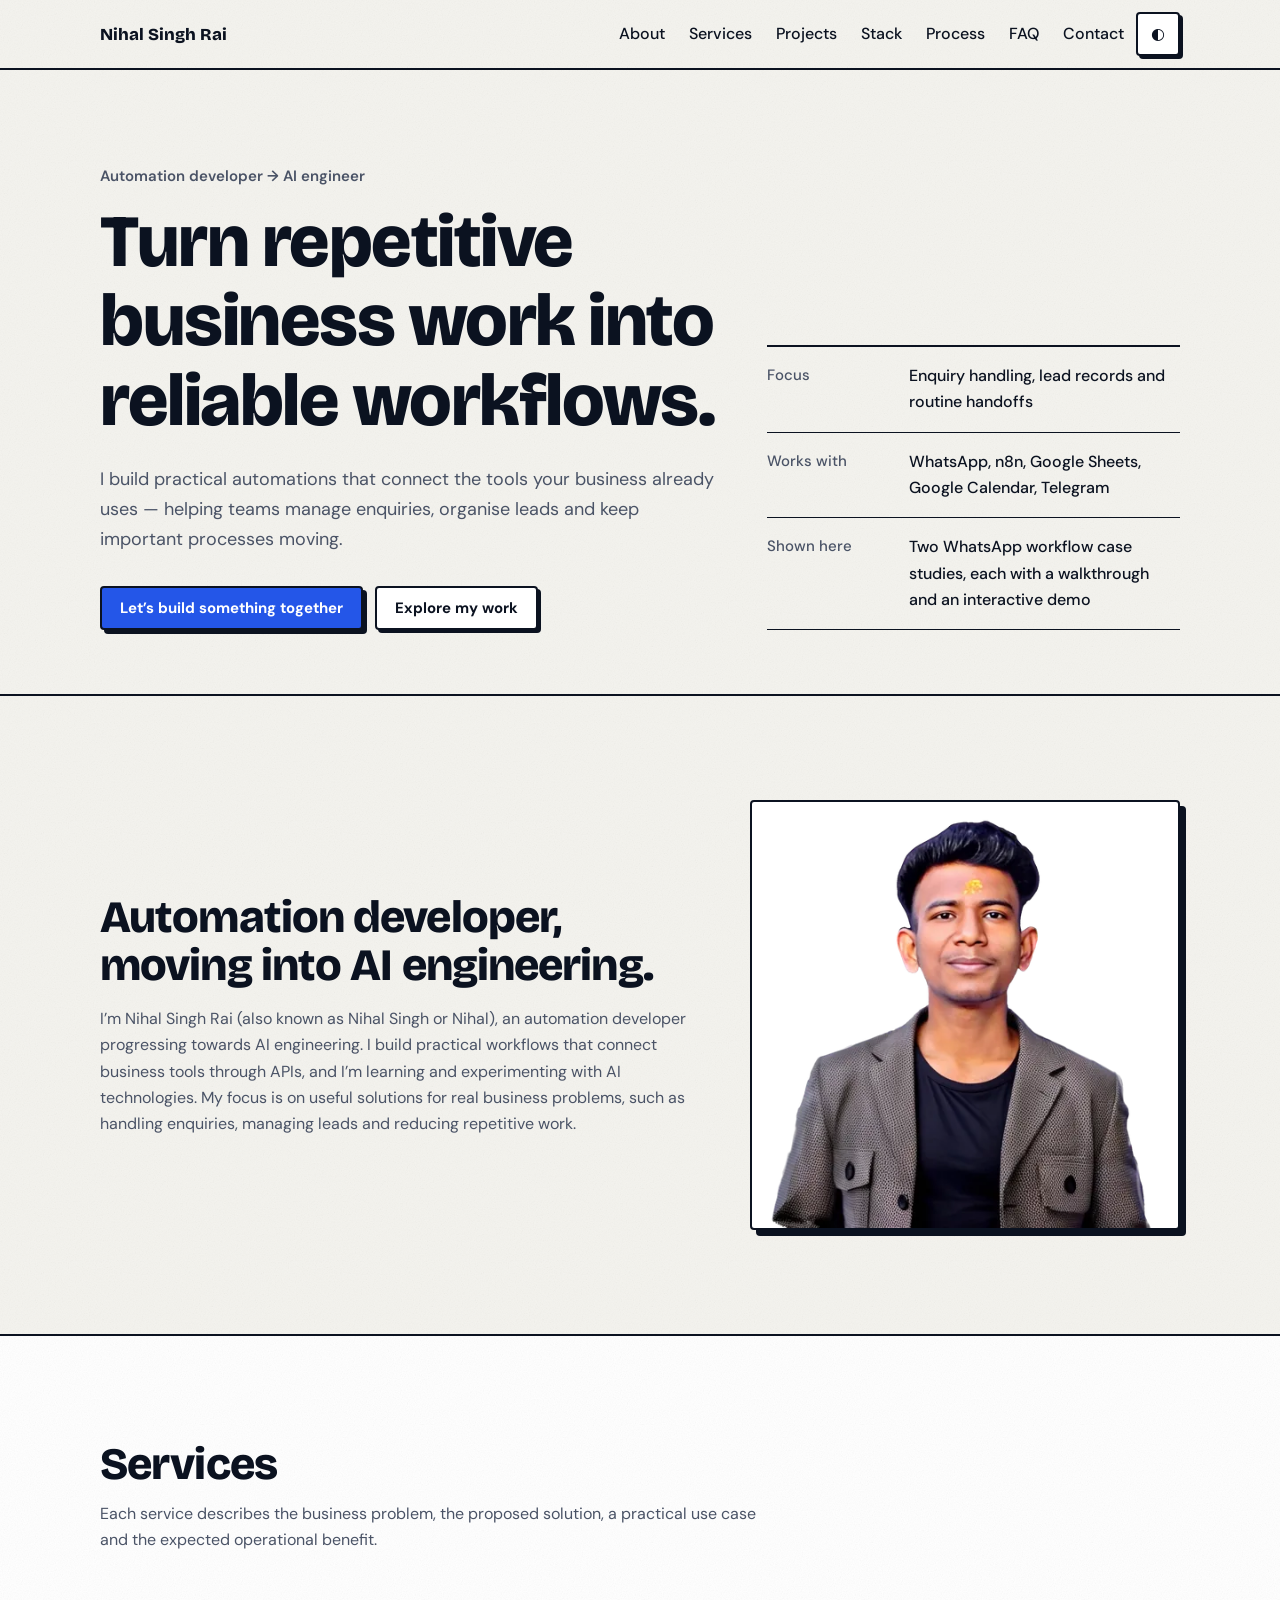
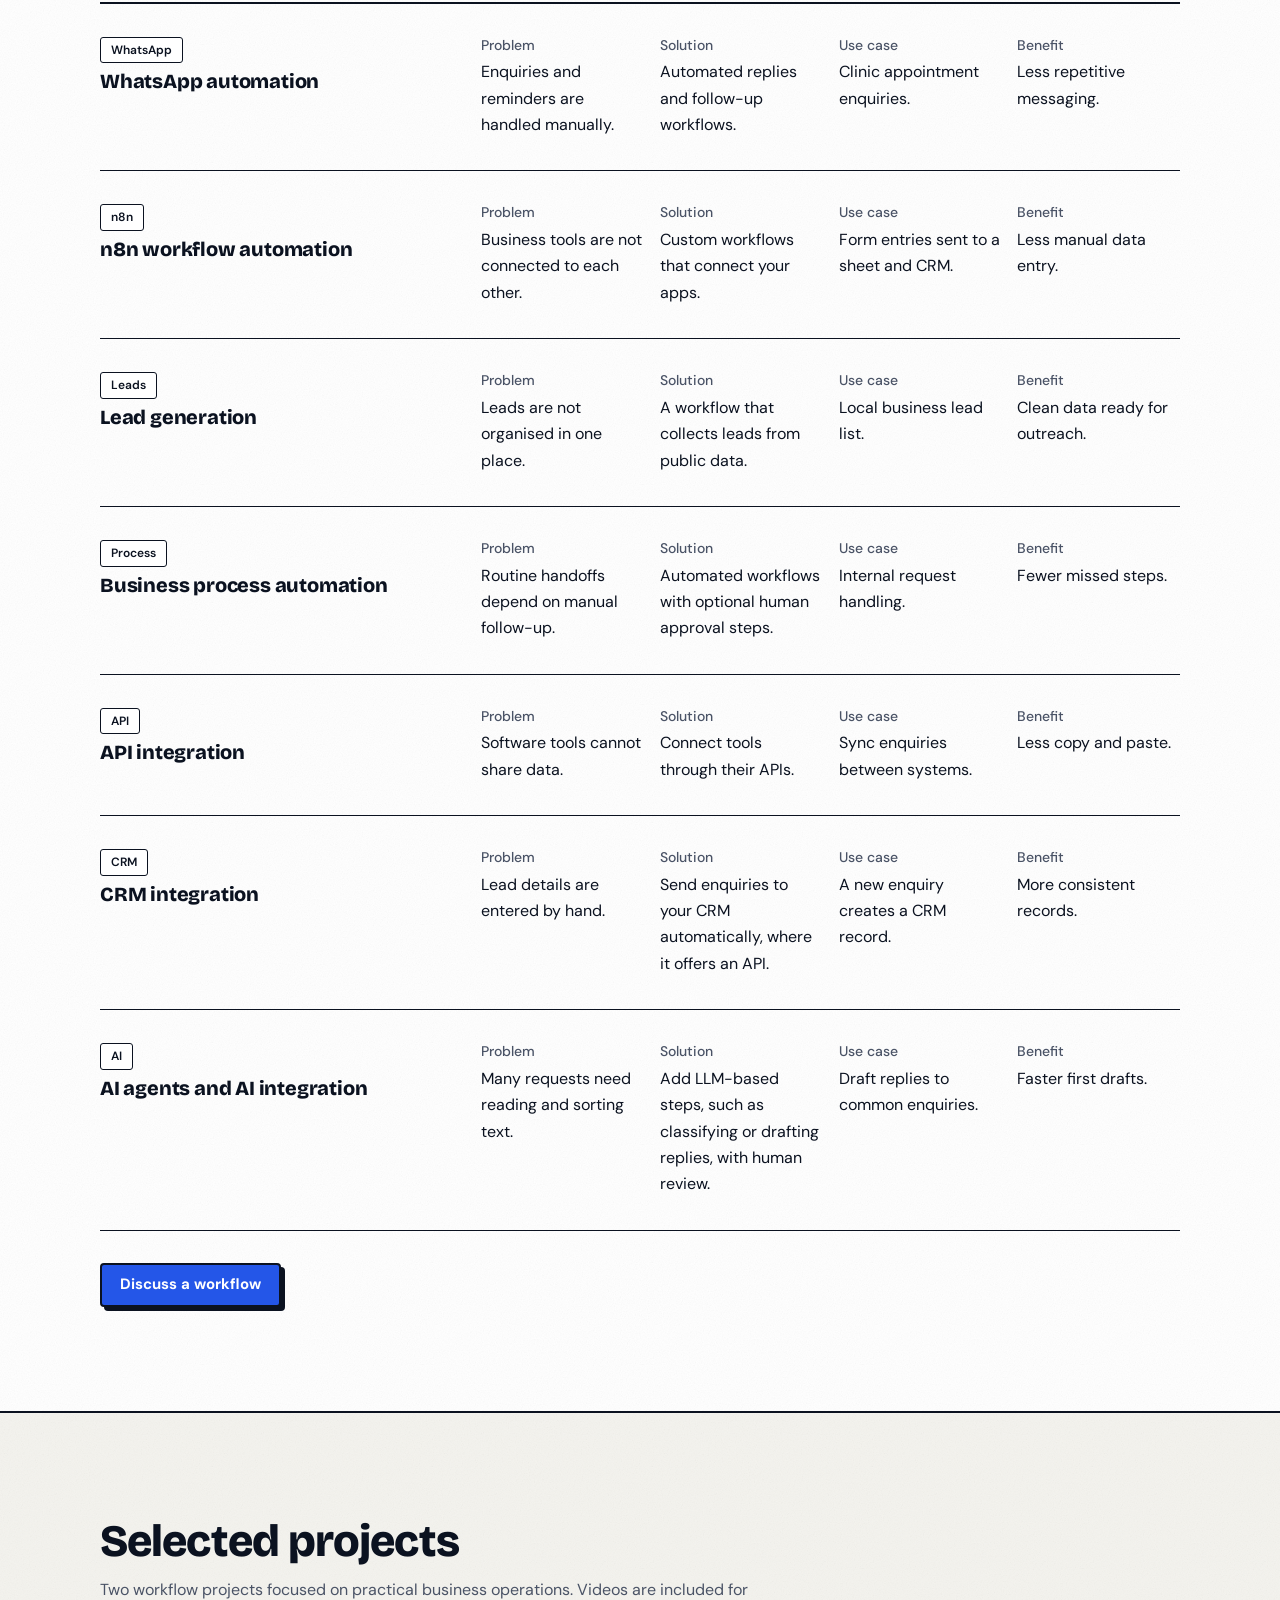
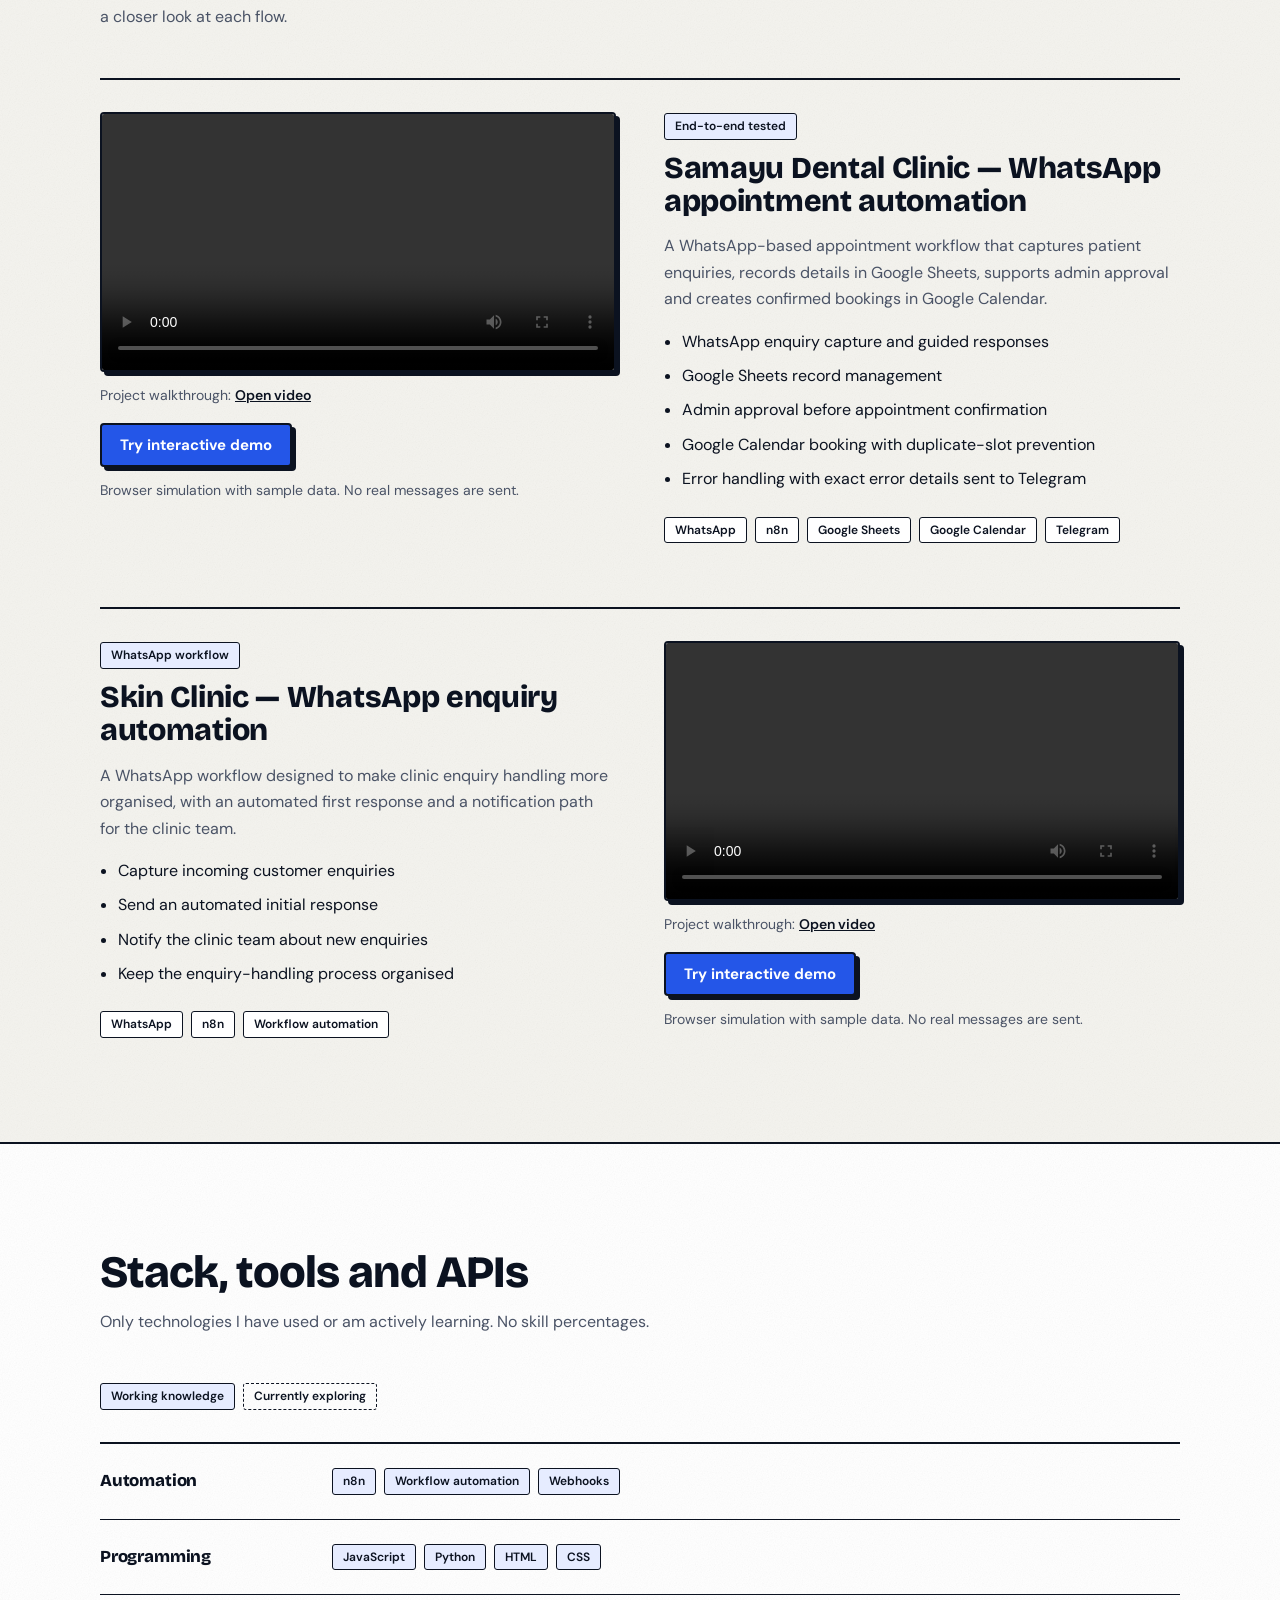
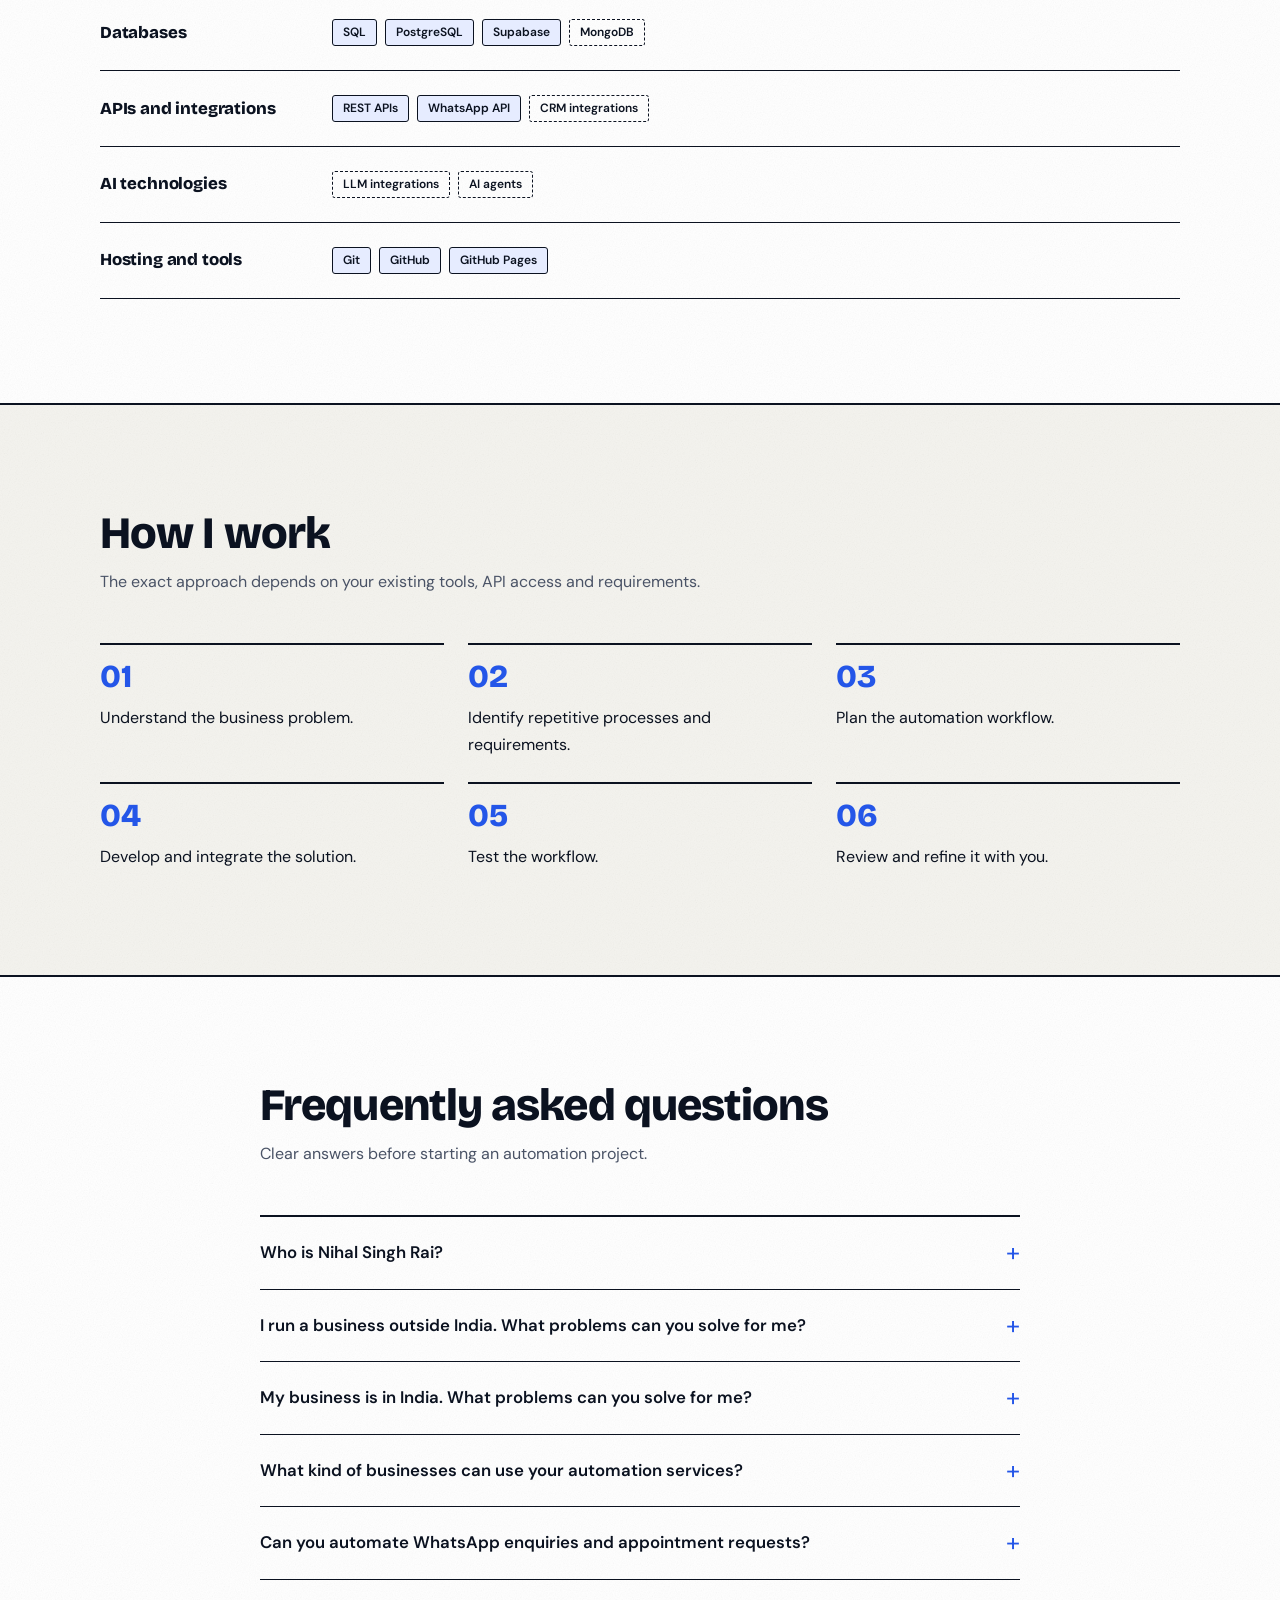
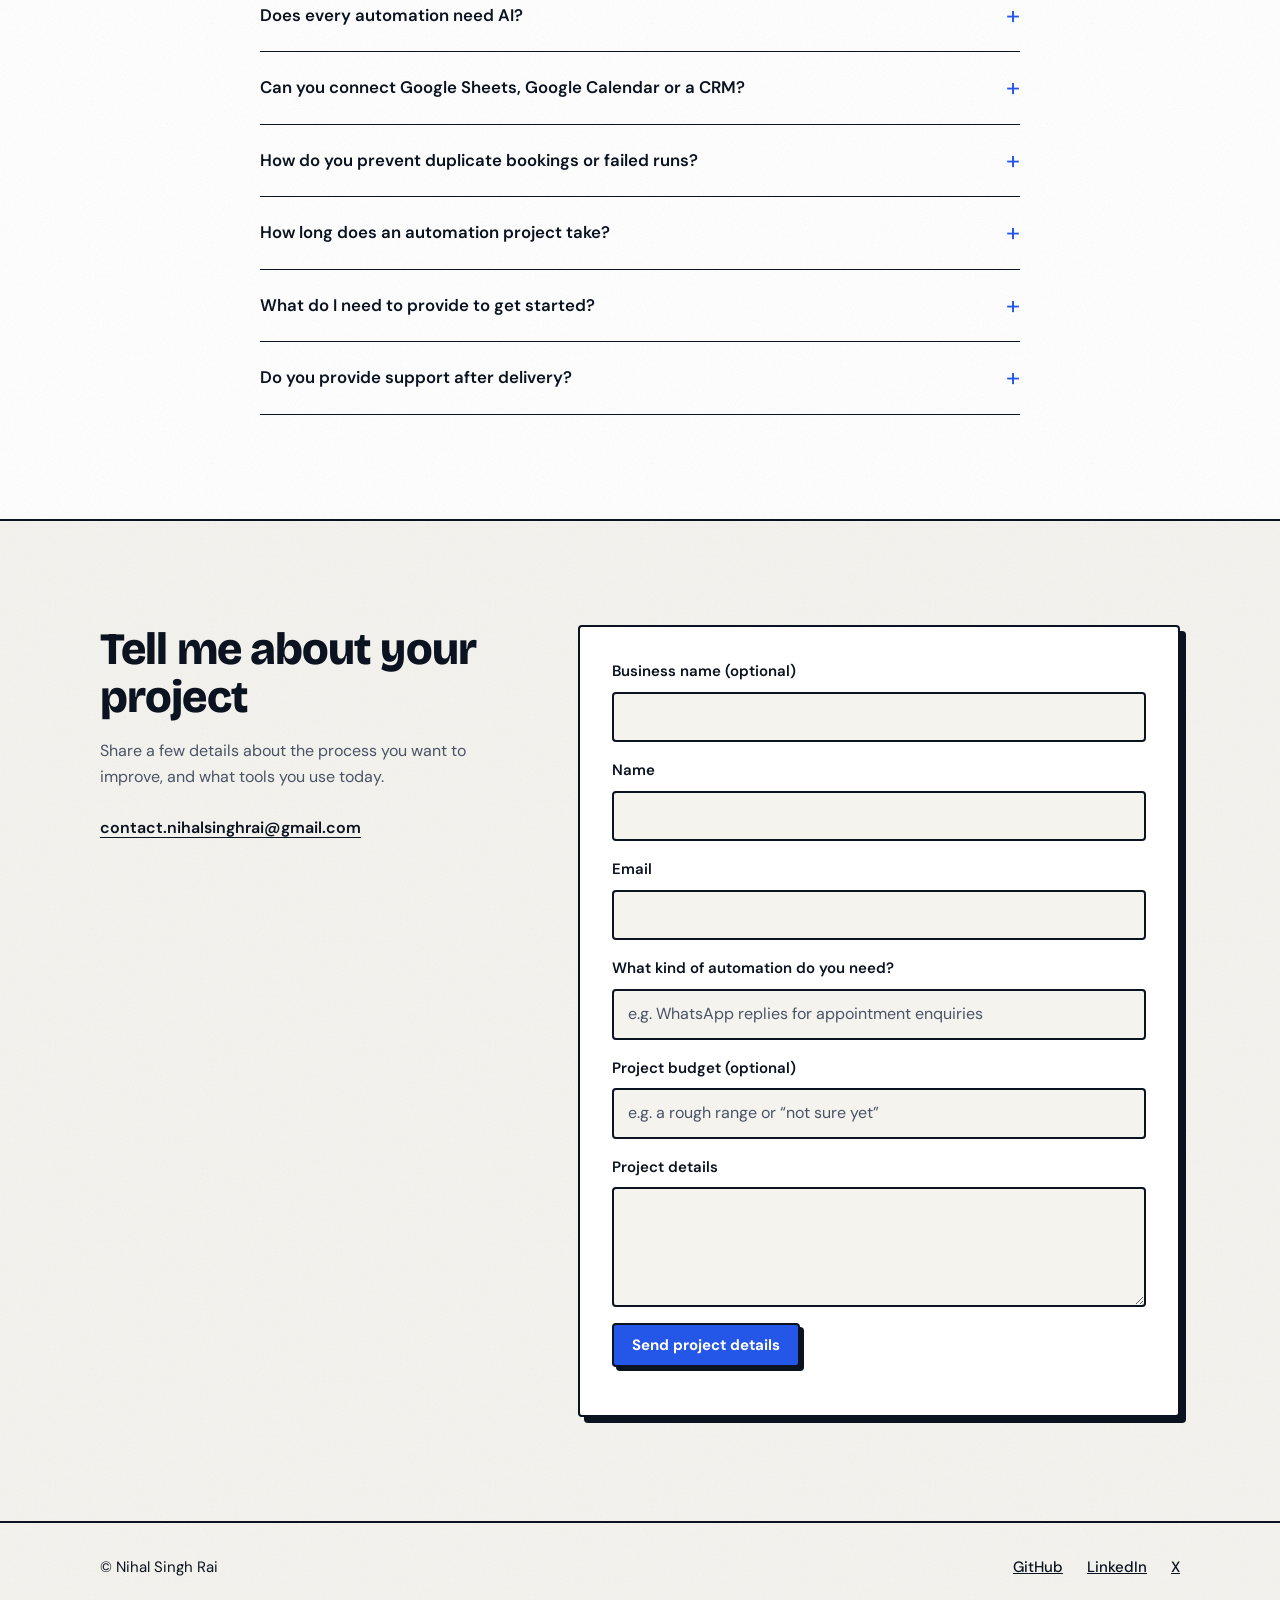
==== commit c6416981: "Add files via upload" ====
--- a/index.html
+++ b/index.html
@@ -36,4 +36,380 @@
 p{margin:0}
 .lead{font-size:1.125rem;color:var(--muted);max-width:52ch;margin-top:var(--s5)}
 .prose{color:var(--muted);max-width:62ch;margin-top:var(--s4)}
-.eyebrow{font:600 .9375rem/1.4 var(--body);color:var(--muted);margin-bottom:var(--s4)}+.eyebrow{font:600 .9375rem/1.4 var(--body);color:var(--muted);margin-bottom:var(--s4)}
+.sub{color:var(--muted);max-width:60ch;margin-top:var(--s3)}
+/* header */
+header.site{position:sticky;top:0;z-index:10;background:var(--bg);border-bottom:2px solid var(--line)}
+.bar{display:flex;align-items:center;gap:var(--s3);min-height:68px;flex-wrap:wrap}
+.logo{font:800 1.05rem var(--display);text-decoration:none;margin-right:auto}
+nav#site-nav{display:flex;gap:var(--s5);font-weight:500}
+nav#site-nav a{text-decoration:none;padding:6px 0;text-underline-offset:4px}
+nav#site-nav a:hover{text-decoration:underline}
+/* buttons */
+.btn{display:inline-flex;align-items:center;justify-content:center;gap:var(--s2);min-height:44px;padding:0 18px;border:2px solid var(--line);border-radius:var(--r-m);background:var(--surface);color:var(--ink);font:700 15px/1 var(--body);text-decoration:none;cursor:pointer;transition:transform .15s,box-shadow .15s}
+.btn:hover{transform:translate(-1px,-1px);box-shadow:none}
+.btn.primary{background:var(--blue);color:var(--on-blue);box-shadow:none}
+.btn.primary:hover{box-shadow:none}
+.icon-btn{width:44px;padding:0;font-size:16px}
+.menu-btn{display:none}
+.cta{display:flex;gap:var(--s3);flex-wrap:wrap;margin-top:var(--s6)}
+.sec-cta{margin-top:var(--s6)}
+/* tags */
+.tag{display:inline-flex;align-items:center;padding:4px 10px;border:1.5px solid var(--line);border-radius:3px;font:600 12px/1.4 var(--body);background:var(--surface);color:var(--ink);white-space:nowrap}
+.tag.blue{background:var(--tint)}
+.tag.exp{border-style:dashed;background:transparent}
+.chips{display:flex;flex-wrap:wrap;gap:var(--s2)}
+.legend{display:flex;gap:var(--s2);flex-wrap:wrap;margin:var(--s5) 0 0}
+/* hero */
+.hero{padding:var(--s9) 0 var(--s8);border-bottom:2px solid var(--line)}
+.hero-grid{display:grid;grid-template-columns:1.5fr 1fr;gap:var(--s7);align-items:end}
+.facts{margin:0;border-top:2px solid var(--line)}
+.facts>div{padding:var(--s4) 0;border-bottom:1px solid var(--line);display:grid;grid-template-columns:110px 1fr;gap:var(--s3)}
+.facts dt{font:500 .9375rem/1.6 var(--body);color:var(--muted)}
+.facts dd{margin:0;font-weight:500}
+@keyframes rise{from{opacity:0;transform:translateY(12px)}to{opacity:1;transform:none}}
+.reveal{animation:rise .6s cubic-bezier(.2,.7,.2,1) both}
+.r1{animation-delay:.05s}.r2{animation-delay:.12s}.r3{animation-delay:.2s}.r4{animation-delay:.3s}
+/* sections */
+.block{padding:var(--sec) 0;border-bottom:2px solid var(--line)}
+.block.band{background:var(--surface)}
+.sec-head{margin-bottom:var(--s7);max-width:760px}
+.sec-head .eyebrow{margin-bottom:var(--s3)}
+/* about */
+.about-grid{display:grid;grid-template-columns:7fr 5fr;gap:var(--s7);align-items:center}
+.portrait{margin:0;border:2px solid var(--line);border-radius:var(--r-l);overflow:hidden;box-shadow:none;background:var(--surface)}
+.portrait img{width:100%;aspect-ratio:1/1;object-fit:cover}
+.about-grid h2{margin-top:0}
+/* services */
+.svc-list{border-top:2px solid var(--line)}
+.svc{display:grid;grid-template-columns:1fr;gap:var(--s4);padding:var(--s6) 0;border-bottom:1px solid var(--line)}
+.svc-head{display:grid;grid-template-columns:auto 1fr;gap:var(--s4);align-items:start}
+
+.svc-head .tag{margin-bottom:var(--s2)}
+.svc-head h3{margin-top:0}
+.svc-facts{margin:0;display:grid;grid-template-columns:1fr 1fr;gap:var(--s4) var(--s5)}
+.svc-facts dt{font:500 .875rem/1.4 var(--body);color:var(--muted);margin-bottom:var(--s1)}
+.svc-facts dd{margin:0}
+/* projects */
+.case-list{display:grid;gap:var(--s8)}
+.case{display:grid;grid-template-columns:1fr;gap:var(--s6);align-items:start;padding-top:var(--s6);border-top:2px solid var(--line)}
+.case h3{font-size:clamp(1.5rem,3vw,1.9rem);margin-top:var(--s3)}
+.case-copy{color:var(--muted);margin-top:var(--s4);max-width:60ch}
+.feature-list{margin:var(--s4) 0 0;padding-left:1.1em;display:grid;gap:var(--s2)}
+.case .chips{margin-top:var(--s5)}
+.case .tag{margin-bottom:0}
+.vid{width:100%;border:2px solid var(--line);border-radius:var(--r-m);background:var(--surface);display:block}
+.media-note{font-size:.875rem;color:var(--muted);margin-top:var(--s3)}
+.media-note a{font-weight:600}
+.case>div:first-child .btn{margin-top:var(--s4)}
+.case>div:first-child .media-note+.btn{margin-top:var(--s4)}
+/* stack */
+.stack-list{border-top:2px solid var(--line);margin-top:var(--s6)}
+.stack-row{display:grid;grid-template-columns:1fr;gap:var(--s3);padding:var(--s5) 0;border-bottom:1px solid var(--line)}
+.stack-row h3{font-size:1.05rem}
+/* process */
+.steps{list-style:none;padding:0;margin:0;display:grid;grid-template-columns:1fr;gap:var(--s5);counter-reset:step}
+.steps li{counter-increment:step;border-top:2px solid var(--line);padding-top:var(--s4);color:var(--ink)}
+.steps li::before{content:counter(step,decimal-leading-zero);display:block;font:800 2rem/1 var(--display);color:var(--blue);margin-bottom:var(--s3)}
+/* faq */
+.faq-list{border-top:2px solid var(--line)}
+details{border-bottom:1px solid var(--line)}
+summary{list-style:none;cursor:pointer;padding:var(--s5) var(--s7) var(--s5) 0;position:relative;font:600 1.05rem/1.4 var(--body)}
+summary::-webkit-details-marker{display:none}
+summary::after{content:"+";position:absolute;right:0;top:50%;transform:translateY(-50%);font:400 1.6rem/1 var(--body);color:var(--blue)}
+details[open] summary::after{content:"–"}
+details p{color:var(--muted);padding:0 var(--s7) var(--s5) 0;max-width:66ch}
+/* contact + form */
+.contact-grid{display:grid;grid-template-columns:5fr 7fr;gap:var(--s7);align-items:start}
+.direct{margin-top:var(--s5);font-weight:600}
+.direct a{text-underline-offset:4px}
+form#f{display:grid;gap:var(--s4);background:var(--surface);border:2px solid var(--line);border-radius:var(--r-l);padding:var(--s6);box-shadow:none}
+form#f label{display:grid;gap:var(--s2);font-weight:600;font-size:.9375rem}
+form#f input,form#f textarea{width:100%;padding:12px 14px;border:2px solid var(--line);border-radius:var(--r-s);background:var(--bg);color:var(--ink);font:400 16px/1.4 var(--body)}
+form#f textarea{resize:vertical;min-height:120px}
+form#f input::placeholder,form#f textarea::placeholder{color:var(--muted);opacity:1}
+.err{color:#C42B2B;font-size:.875rem;font-weight:500;min-height:0}
+.err:empty{display:none}
+#msg{font-weight:500}
+#msg a{font-weight:700}
+.hp{position:absolute;left:-9999px;width:1px;height:1px;opacity:0}
+/* footer */
+.site-foot{padding:var(--s6) 0}
+.foot{display:flex;justify-content:space-between;align-items:center;gap:var(--s4);flex-wrap:wrap;font-size:.9375rem}
+.foot nav{display:flex;gap:var(--s5)}
+.foot a{font-weight:500}
+/* ---- breakpoints ---- */
+@media (min-width:760px){
+.menu-btn{display:none}
+}
+@media (max-width:759px){
+.menu-btn{display:inline-flex;order:2}
+#theme{order:3}
+nav#site-nav{display:none}
+nav#site-nav.open{display:flex;flex-direction:column;gap:0;order:4;flex-basis:100%;padding-bottom:var(--s2)}
+nav#site-nav.open a{padding:14px 2px;border-top:1px solid var(--line);font-size:16px;text-decoration:none}
+.hero-grid{grid-template-columns:1fr;gap:var(--s7)}
+.about-grid{grid-template-columns:1fr;gap:var(--s6)}
+.portrait{max-width:420px}
+.contact-grid{grid-template-columns:1fr;gap:var(--s6)}
+.svc-facts{grid-template-columns:1fr}
+form#f{padding:var(--s5)}
+}
+@media (min-width:600px){
+.facts>div{grid-template-columns:130px 1fr}
+.steps{grid-template-columns:repeat(2,1fr)}
+}
+@media (min-width:900px){
+.svc{grid-template-columns:minmax(260px,1fr) 2fr;gap:var(--s6)}
+.svc-facts{grid-template-columns:repeat(4,1fr);gap:var(--s4)}
+.case{grid-template-columns:1fr 1fr;gap:var(--s7)}
+.case.flip>div:first-child{order:2}
+.stack-row{grid-template-columns:220px 1fr;align-items:center}
+.steps{grid-template-columns:repeat(3,1fr)}
+}
+@media (max-width:360px){.wrap{padding:0 16px}}
+@media (prefers-reduced-motion:reduce){
+*,*::before,*::after{animation:none!important;transition:none!important;scroll-behavior:auto!important}
+}
+
+/* neo-brutalist layer: hard offset shadows and paper grain */
+body{background:var(--grain),var(--bg)}
+header.site{background:var(--grain),var(--bg)}
+.block.band{background:var(--grain),var(--surface)}
+.btn{box-shadow:3px 3px 0 var(--line)}
+.btn:hover{box-shadow:4px 4px 0 var(--line)}
+.btn:active{transform:translate(2px,2px);box-shadow:0 0 0 var(--line)}
+.btn.primary{box-shadow:4px 4px 0 var(--line)}
+.portrait{box-shadow:6px 6px 0 var(--line)}
+form#f{box-shadow:6px 6px 0 var(--line)}
+.vid{box-shadow:4px 4px 0 var(--line)}
+.tag{box-shadow:none}
+
+</style>
+<link rel="preconnect" href="https://fonts.googleapis.com">
+<link rel="preconnect" href="https://fonts.gstatic.com" crossorigin>
+<link rel="preload" as="style" href="https://fonts.googleapis.com/css2?family=Bricolage+Grotesque:wght@500;700;800&family=DM+Sans:wght@400;500;700&display=swap" onload="this.onload=null;this.rel='stylesheet'"><noscript><link rel="stylesheet" href="https://fonts.googleapis.com/css2?family=Bricolage+Grotesque:wght@500;700;800&family=DM+Sans:wght@400;500;700&display=swap"></noscript>
+</head>
+<body>
+<a class="skip" href="#main">Skip to content</a>
+<header class="site">
+<div class="wrap bar">
+<a class="logo" href="#top">Nihal Singh Rai</a>
+<button class="btn icon-btn menu-btn" id="menu" type="button" aria-expanded="false" aria-controls="site-nav" aria-label="Open menu">☰</button>
+<nav id="site-nav" aria-label="Main">
+<a href="#about">About</a><a href="#services">Services</a><a href="#projects">Projects</a><a href="#stack">Stack</a><a href="#process">Process</a><a href="#faq">FAQ</a><a href="#contact">Contact</a>
+</nav>
+<button class="btn icon-btn" id="theme" type="button" aria-label="Switch to dark theme">◐</button>
+</div>
+</header>
+
+<main id="main">
+<div id="top"></div>
+
+<section class="hero" aria-labelledby="hero-title">
+<div class="wrap hero-grid">
+<div>
+<p class="eyebrow reveal r1">Automation developer → AI engineer</p>
+<h1 id="hero-title" class="reveal r2">Turn repetitive business work into reliable workflows.</h1>
+<p class="lead reveal r3">I build practical automations that connect the tools your business already uses — helping teams manage enquiries, organise leads and keep important processes moving.</p>
+<div class="cta reveal r4">
+<a class="btn primary" href="#contact">Let’s build something together</a>
+<a class="btn" href="#projects">Explore my work</a>
+</div>
+</div>
+<dl class="facts reveal r4" aria-label="Summary">
+<div><dt>Focus</dt><dd>Enquiry handling, lead records and routine handoffs</dd></div>
+<div><dt>Works with</dt><dd>WhatsApp, n8n, Google Sheets, Google Calendar, Telegram</dd></div>
+<div><dt>Shown here</dt><dd>Two WhatsApp workflow case studies, each with a walkthrough and an interactive demo</dd></div>
+</dl>
+</div>
+</section>
+
+<section id="about" class="block">
+<div class="wrap about-grid">
+<div>
+<h2>Automation developer, moving into AI engineering.</h2>
+<p class="prose">I’m Nihal Singh Rai (also known as Nihal Singh or Nihal), an automation developer progressing towards AI engineering. I build practical workflows that connect business tools through APIs, and I’m learning and experimenting with AI technologies. My focus is on useful solutions for real business problems, such as handling enquiries, managing leads and reducing repetitive work.</p>
+</div>
+<figure class="portrait"><img src="[data-uri]" width="900" height="900" alt="Portrait of Nihal Singh Rai, automation developer" fetchpriority="high" decoding="async"></figure>
+</div>
+</section>
+
+<section id="services" class="block band">
+<div class="wrap">
+<header class="sec-head">
+<h2>Services</h2>
+<p class="sub">Each service describes the business problem, the proposed solution, a practical use case and the expected operational benefit.</p>
+</header>
+<div class="svc-list">
+<div class="svc"><div class="svc-head"><div><span class="tag">WhatsApp</span><h3>WhatsApp automation</h3></div></div><dl class="svc-facts"><div><dt>Problem</dt><dd>Enquiries and reminders are handled manually.</dd></div><div><dt>Solution</dt><dd>Automated replies and follow-up workflows.</dd></div><div><dt>Use case</dt><dd>Clinic appointment enquiries.</dd></div><div><dt>Benefit</dt><dd>Less repetitive messaging.</dd></div></dl></div>
+<div class="svc"><div class="svc-head"><div><span class="tag">n8n</span><h3>n8n workflow automation</h3></div></div><dl class="svc-facts"><div><dt>Problem</dt><dd>Business tools are not connected to each other.</dd></div><div><dt>Solution</dt><dd>Custom workflows that connect your apps.</dd></div><div><dt>Use case</dt><dd>Form entries sent to a sheet and CRM.</dd></div><div><dt>Benefit</dt><dd>Less manual data entry.</dd></div></dl></div>
+<div class="svc"><div class="svc-head"><div><span class="tag">Leads</span><h3>Lead generation</h3></div></div><dl class="svc-facts"><div><dt>Problem</dt><dd>Leads are not organised in one place.</dd></div><div><dt>Solution</dt><dd>A workflow that collects leads from public data.</dd></div><div><dt>Use case</dt><dd>Local business lead list.</dd></div><div><dt>Benefit</dt><dd>Clean data ready for outreach.</dd></div></dl></div>
+<div class="svc"><div class="svc-head"><div><span class="tag">Process</span><h3>Business process automation</h3></div></div><dl class="svc-facts"><div><dt>Problem</dt><dd>Routine handoffs depend on manual follow-up.</dd></div><div><dt>Solution</dt><dd>Automated workflows with optional human approval steps.</dd></div><div><dt>Use case</dt><dd>Internal request handling.</dd></div><div><dt>Benefit</dt><dd>Fewer missed steps.</dd></div></dl></div>
+<div class="svc"><div class="svc-head"><div><span class="tag">API</span><h3>API integration</h3></div></div><dl class="svc-facts"><div><dt>Problem</dt><dd>Software tools cannot share data.</dd></div><div><dt>Solution</dt><dd>Connect tools through their APIs.</dd></div><div><dt>Use case</dt><dd>Sync enquiries between systems.</dd></div><div><dt>Benefit</dt><dd>Less copy and paste.</dd></div></dl></div>
+<div class="svc"><div class="svc-head"><div><span class="tag">CRM</span><h3>CRM integration</h3></div></div><dl class="svc-facts"><div><dt>Problem</dt><dd>Lead details are entered by hand.</dd></div><div><dt>Solution</dt><dd>Send enquiries to your CRM automatically, where it offers an API.</dd></div><div><dt>Use case</dt><dd>A new enquiry creates a CRM record.</dd></div><div><dt>Benefit</dt><dd>More consistent records.</dd></div></dl></div>
+<div class="svc"><div class="svc-head"><div><span class="tag">AI</span><h3>AI agents and AI integration</h3></div></div><dl class="svc-facts"><div><dt>Problem</dt><dd>Many requests need reading and sorting text.</dd></div><div><dt>Solution</dt><dd>Add LLM-based steps, such as classifying or drafting replies, with human review.</dd></div><div><dt>Use case</dt><dd>Draft replies to common enquiries.</dd></div><div><dt>Benefit</dt><dd>Faster first drafts.</dd></div></dl></div>
+</div>
+<p class="sec-cta"><a class="btn primary" href="#contact">Discuss a workflow</a></p>
+</div>
+</section>
+
+<section id="projects" class="block">
+<div class="wrap">
+<header class="sec-head">
+<h2>Selected projects</h2>
+<p class="sub">Two workflow projects focused on practical business operations. Videos are included for a closer look at each flow.</p>
+</header>
+<div class="case-list">
+<article class="case">
+<div><video class="vid" src="dental-demo.mp4" controls playsinline preload="metadata" aria-label="Samayu Dental Clinic WhatsApp appointment automation video"></video><p class="media-note">Project walkthrough: <a href="dental-demo.mp4">Open video</a></p>
+<a class="btn primary" href="dental-clinic-demo.html">Try interactive demo</a><p class="media-note">Browser simulation with sample data. No real messages are sent.</p></div>
+<div>
+<span class="tag blue">End-to-end tested</span>
+<h3>Samayu Dental Clinic — WhatsApp appointment automation</h3>
+<p class="case-copy">A WhatsApp-based appointment workflow that captures patient enquiries, records details in Google Sheets, supports admin approval and creates confirmed bookings in Google Calendar.</p>
+<ul class="feature-list"><li>WhatsApp enquiry capture and guided responses</li><li>Google Sheets record management</li><li>Admin approval before appointment confirmation</li><li>Google Calendar booking with duplicate-slot prevention</li><li>Error handling with exact error details sent to Telegram</li></ul>
+<div class="chips"><span class="tag">WhatsApp</span><span class="tag">n8n</span><span class="tag">Google Sheets</span><span class="tag">Google Calendar</span><span class="tag">Telegram</span></div>
+</div>
+</article>
+<article class="case flip">
+<div><video class="vid" src="skin-demo.mp4" controls playsinline preload="metadata" aria-label="Skin clinic WhatsApp automation video"></video><p class="media-note">Project walkthrough: <a href="skin-demo.mp4">Open video</a></p>
+<a class="btn primary" href="skin-clinic-demo.html">Try interactive demo</a><p class="media-note">Browser simulation with sample data. No real messages are sent.</p></div>
+<div>
+<span class="tag blue">WhatsApp workflow</span>
+<h3>Skin Clinic — WhatsApp enquiry automation</h3>
+<p class="case-copy">A WhatsApp workflow designed to make clinic enquiry handling more organised, with an automated first response and a notification path for the clinic team.</p>
+<ul class="feature-list"><li>Capture incoming customer enquiries</li><li>Send an automated initial response</li><li>Notify the clinic team about new enquiries</li><li>Keep the enquiry-handling process organised</li></ul>
+<div class="chips"><span class="tag">WhatsApp</span><span class="tag">n8n</span><span class="tag">Workflow automation</span></div>
+</div>
+</article>
+</div>
+</div>
+</section>
+
+<section id="stack" class="block band">
+<div class="wrap">
+<header class="sec-head">
+<h2>Stack, tools and APIs</h2>
+<p class="sub">Only technologies I have used or am actively learning. No skill percentages.</p>
+</header>
+<div class="legend"><span class="tag blue">Working knowledge</span><span class="tag exp">Currently exploring</span></div>
+<div class="stack-list">
+<div class="stack-row"><h3>Automation</h3><div class="chips"><span class="tag blue">n8n</span><span class="tag blue">Workflow automation</span><span class="tag blue">Webhooks</span></div></div>
+<div class="stack-row"><h3>Programming</h3><div class="chips"><span class="tag blue">JavaScript</span><span class="tag blue">Python</span><span class="tag blue">HTML</span><span class="tag blue">CSS</span></div></div>
+<div class="stack-row"><h3>Databases</h3><div class="chips"><span class="tag blue">SQL</span><span class="tag blue">PostgreSQL</span><span class="tag blue">Supabase</span><span class="tag exp">MongoDB</span></div></div>
+<div class="stack-row"><h3>APIs and integrations</h3><div class="chips"><span class="tag blue">REST APIs</span><span class="tag blue">WhatsApp API</span><span class="tag exp">CRM integrations</span></div></div>
+<div class="stack-row"><h3>AI technologies</h3><div class="chips"><span class="tag exp">LLM integrations</span><span class="tag exp">AI agents</span></div></div>
+<div class="stack-row"><h3>Hosting and tools</h3><div class="chips"><span class="tag blue">Git</span><span class="tag blue">GitHub</span><span class="tag blue">GitHub Pages</span></div></div>
+</div>
+</div>
+</section>
+
+<section id="process" class="block">
+<div class="wrap">
+<header class="sec-head">
+<h2>How I work</h2>
+<p class="sub">The exact approach depends on your existing tools, API access and requirements.</p>
+</header>
+<ol class="steps"><li>Understand the business problem.</li><li>Identify repetitive processes and requirements.</li><li>Plan the automation workflow.</li><li>Develop and integrate the solution.</li><li>Test the workflow.</li><li>Review and refine it with you.</li></ol>
+</div>
+</section>
+
+<section id="faq" class="block band">
+<div class="wrap narrow">
+<header class="sec-head">
+<h2>Frequently asked questions</h2>
+<p class="sub">Clear answers before starting an automation project.</p>
+</header>
+<div class="faq-list">
+<details><summary>Who is Nihal Singh Rai?</summary><p>I’m an automation developer moving into AI engineering. I build workflows that connect business tools through their APIs, so enquiries, leads and routine steps don’t depend on copy and paste. My current work is WhatsApp enquiry automation for clinics, and I’m learning where AI steps genuinely help.</p></details>
+<details><summary>I run a business outside India. What problems can you solve for me?</summary><p>A common one is enquiries arriving in several places at once, such as WhatsApp, email, a web form and a spreadsheet. I connect them so every new enquiry lands in one record, gets a prompt reply and reaches the right person. I can also link tools you already use, like a CRM or calendar, where they offer API access. We can plan the work over email or a call, whatever suits your time zone.</p></details>
+<details><summary>My business is in India. What problems can you solve for me?</summary><p>Clinics, salons, coaching centres and local service businesses often lose enquiries that arrive on WhatsApp during busy hours or late at night. I can set up a workflow that replies straight away, saves the customer’s details to a Google Sheet, alerts your staff, and books a calendar slot only after someone approves it. WhatsApp messaging charges and any paid tools are separate, and I’ll show them before we start.</p></details>
+<details><summary>What kind of businesses can use your automation services?</summary><p>Clinics, salons, service businesses and small teams can benefit from workflows that manage enquiries, appointments, lead records, reminders and routine handoffs. The right solution depends on the process and tools already in use.</p></details><details><summary>Can you automate WhatsApp enquiries and appointment requests?</summary><p>Yes. A workflow can capture an incoming enquiry, collect required details, update a connected sheet or CRM, notify staff and send a response. Appointment confirmation can include a human approval step where needed.</p></details><details><summary>Does every automation need AI?</summary><p>No. Rule-based automation is often more predictable, easier to test and less expensive to maintain. AI is useful only when a task genuinely needs language understanding, classification or drafting.</p></details><details><summary>Can you connect Google Sheets, Google Calendar or a CRM?</summary><p>Yes, where the relevant service provides suitable API access and permissions. Before development, I check the available integrations, account requirements and any paid-plan restrictions.</p></details><details><summary>How do you prevent duplicate bookings or failed runs?</summary><p>Workflows can check existing records and calendar availability before creating a booking. They can also include validation, error branches, alerts and a clear escalation path. The exact safeguards are designed around the business process.</p></details><details><summary>How long does an automation project take?</summary><p>It depends on the number of steps, integrations, approval rules and testing requirements. A small workflow may be straightforward; a multi-system booking process needs more discovery and testing. I confirm the scope before estimating delivery.</p></details><details><summary>What do I need to provide to get started?</summary><p>Describe the current process, the problem you want to solve and the apps you use. If the workflow needs WhatsApp or another third-party service, the business may need to provide its own account access, API permissions or subscription.</p></details><details><summary>Do you provide support after delivery?</summary><p>Support and maintenance can be discussed as part of the project scope. Any ongoing hosting, API usage or third-party subscription costs should be identified separately before implementation.</p></details>
+</div>
+</div>
+</section>
+
+<section id="contact" class="block">
+<div class="wrap contact-grid">
+<div>
+<h2>Tell me about your project</h2>
+<p class="prose">Share a few details about the process you want to improve, and what tools you use today.</p>
+<p class="direct"><a href="mailto:contact.nihalsinghrai@gmail.com">contact.nihalsinghrai@gmail.com</a></p>
+</div>
+<form id="f" novalidate>
+<input class="hp" type="text" name="website" tabindex="-1" autocomplete="off" aria-hidden="true">
+<label>Business name (optional)<input name="business" autocomplete="organization"></label>
+<label>Name<input name="name" autocomplete="name" required><span class="err" data-for="name"></span></label>
+<label>Email<input name="email" type="email" autocomplete="email" required><span class="err" data-for="email"></span></label>
+<label>What kind of automation do you need?<input name="service" placeholder="e.g. WhatsApp replies for appointment enquiries" required><span class="err" data-for="service"></span></label>
+<label>Project budget (optional)<input name="budget" placeholder="e.g. a rough range or “not sure yet”"></label>
+<label>Project details<textarea name="details" rows="4" required></textarea><span class="err" data-for="details"></span></label>
+<button class="btn primary" type="submit" style="justify-self:start">Send project details</button>
+<p id="msg" role="status"></p>
+</form>
+</div>
+</section>
+</main>
+
+<footer class="site-foot">
+<div class="wrap foot">
+<span>© Nihal Singh Rai</span>
+<nav aria-label="Social"><a href="https://github.com/nihalsinghrai" rel="noopener">GitHub</a><a href="https://www.linkedin.com/in/nihalsinghrai/" rel="noopener">LinkedIn</a><a href="https://x.com/NIHALSINGHRAI_" rel="noopener">X</a></nav>
+</div>
+</footer>
+<script>
+(function(){
+var root=document.documentElement,btn=document.getElementById('theme');
+function cur(){var t=root.getAttribute('data-theme');if(t)return t;return matchMedia('(prefers-color-scheme: dark)').matches?'dark':'light'}
+function label(){btn.setAttribute('aria-label','Switch to '+(cur()==='dark'?'light':'dark')+' theme')}
+try{var s=localStorage.getItem('theme');if(s)root.setAttribute('data-theme',s)}catch(e){}
+label();
+var menu=document.getElementById('menu'),nav=document.getElementById('site-nav');
+function setMenu(o){nav.classList.toggle('open',o);menu.setAttribute('aria-expanded',String(o));menu.setAttribute('aria-label',o?'Close menu':'Open menu')}
+menu.addEventListener('click',function(){setMenu(!nav.classList.contains('open'))});
+nav.addEventListener('click',function(e){if(e.target.tagName==='A')setMenu(false)});
+document.addEventListener('keydown',function(e){if(e.key==='Escape')setMenu(false)});
+btn.addEventListener('click',function(){var n=cur()==='dark'?'light':'dark';root.setAttribute('data-theme',n);try{localStorage.setItem('theme',n)}catch(e){}label()});
+
+var f=document.getElementById('f');if(!f)return;
+var msg=document.getElementById('msg'),go=f.querySelector('button[type=submit]'),locked=false;
+var TO='contact.nihalsinghrai@gmail.com';
+
+f.addEventListener('submit',function(e){
+  e.preventDefault();
+  if(locked)return;
+  var d=new FormData(f);
+  if(d.get('website'))return;
+  var ok=true;
+  function er(k,t){f.querySelector('[data-for="'+k+'"]').textContent=t;if(t)ok=false}
+  er('name',d.get('name').trim()?'':'Please enter your name.');
+  er('email',/^\S+@\S+\.\S+$/.test(d.get('email').trim())?'':'Please enter a valid email address.');
+  er('service',d.get('service').trim().length>=3?'':'Please describe the automation you need.');
+  er('details',d.get('details').trim().length>=10?'':'Please add a few details about your project.');
+  if(!ok){msg.textContent='Please fix the highlighted fields.';return}
+
+  var details=d.get('details').trim();
+  if(details.length>1500)details=details.slice(0,1500)+'…';
+  var subject='Project enquiry: '+d.get('service').trim().slice(0,60);
+  var body='Hi Nihal,\n\nI would like to discuss an automation project.\n\n'
+    +'Name: '+d.get('name').trim()+'\n'
+    +'Email: '+d.get('email').trim()+'\n'
+    +'Business: '+((d.get('business')||'').trim()||'-')+'\n'
+    +'Automation needed: '+d.get('service').trim()+'\n'
+    +'Budget: '+((d.get('budget')||'').trim()||'-')+'\n\n'
+    +'Project details:\n'+details+'\n';
+  var mail='mailto:'+TO+'?subject='+encodeURIComponent(subject)+'&body='+encodeURIComponent(body);
+
+  locked=true;go.disabled=true;
+  msg.textContent='Your email draft is opening. Check it, edit anything you like, and press send to complete your enquiry. If nothing opens, ';
+  var a=document.createElement('a');a.href=mail;a.textContent='open the draft here';msg.appendChild(a);
+  msg.appendChild(document.createTextNode('.'));
+  window.location.href=mail;
+  setTimeout(function(){locked=false;go.disabled=false},8000);
+});
+})();
+</script>
+
+</body>
+</html>
